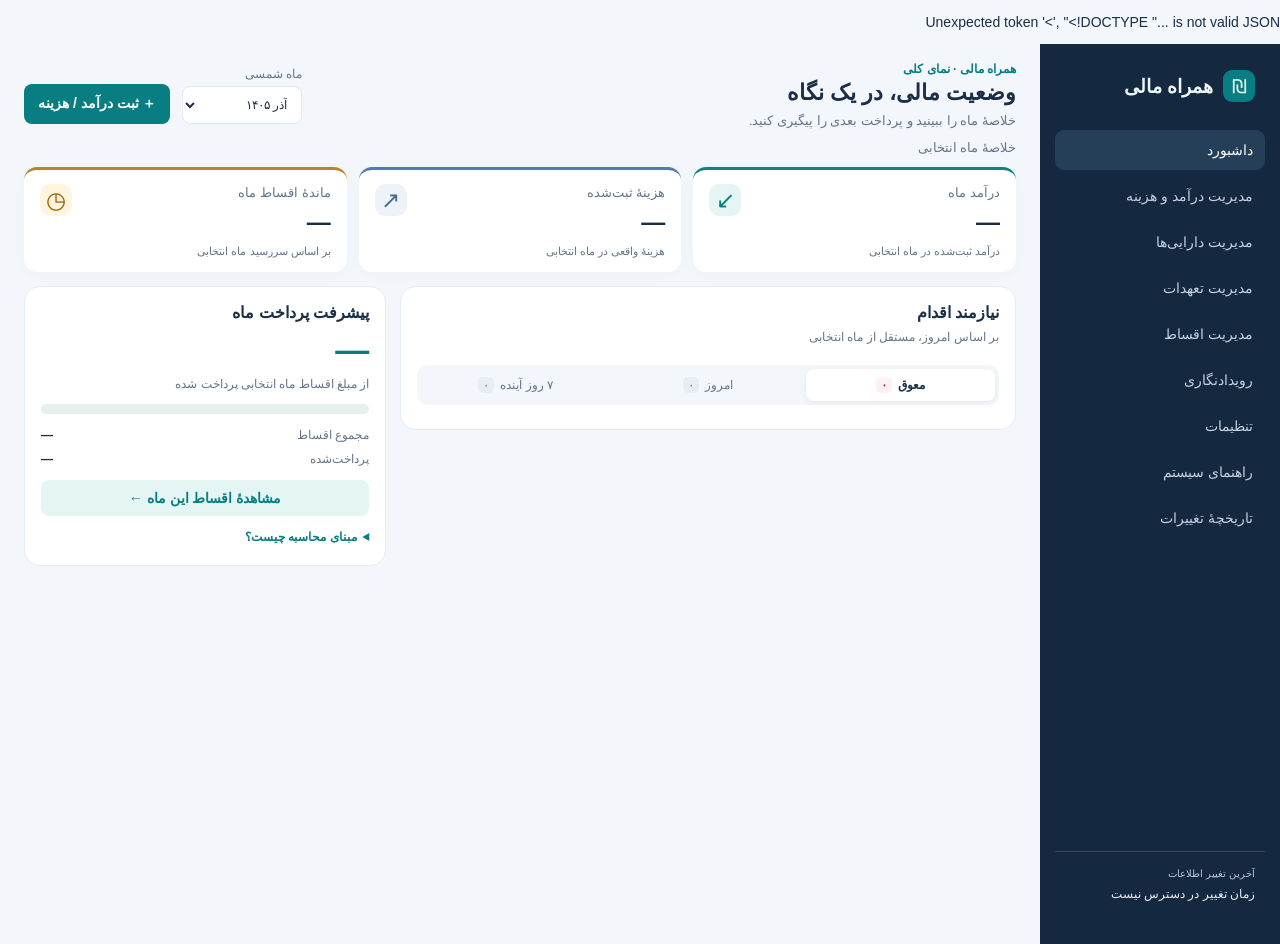
==== static/index.html @ 01784345 "نسخهٔ 0.20.0" ====
<!doctype html>
<html lang="fa-IR" dir="rtl">
  <head>
    <meta charset="UTF-8" />
    <meta name="viewport" content="width=device-width, initial-scale=1.0" />
    <title>همراه مالی</title>
    <link rel="stylesheet" href="/static/styles.css?v=0.20.1" />
  </head>
  <body>
    <div class="shell">
      <aside>
        <div class="brand"><span>₪</span><b>همراه مالی</b></div>
        <nav>
          <button class="nav-link active" data-page="dashboard">داشبورد</button>
          <button class="nav-link" data-page="transactions">مدیریت درآمد و هزینه</button>
          <button class="nav-link" data-page="assets">مدیریت دارایی‌ها</button>
          <button class="nav-link" data-page="commitmentManagement">مدیریت تعهدات</button>
          <button class="nav-link" data-page="installmentManagement">مدیریت اقساط</button>
          <button class="nav-link" data-page="auditLog">رویدادنگاری</button>
          <button class="nav-link" data-page="settings">تنظیمات</button>
          <button class="nav-link" data-page="help">راهنمای سیستم</button>
          <button class="nav-link" data-page="releases">تاریخچهٔ تغییرات</button>
        </nav>
        <div class="data-status"><span id="applicationVersion"></span><small>آخرین تغییر اطلاعات</small><time id="lastDataChange" aria-live="polite">در حال بررسی…</time></div>
      </aside>
      <main>
        <section id="dashboard" class="page active">
          <header class="dashboard-header"><div><p class="eyebrow">همراه مالی · نمای کلی</p><h1>وضعیت مالی، در یک نگاه</h1><p>خلاصهٔ ماه را ببینید و پرداخت بعدی را پیگیری کنید.</p></div><div class="dashboard-tools"><label class="month-filter">ماه شمسی <select id="dashboardMonth"></select></label><button class="primary" data-page="transactions">＋ ثبت درآمد / هزینه</button></div></header>
          <p class="dashboard-period" id="dashboardPeriod">خلاصهٔ ماه انتخابی</p>
          <div class="stats dashboard-stats">
            <article class="income-card"><span class="stat-symbol" aria-hidden="true">↙</span><small>درآمد ماه</small><strong id="incomeValue">—</strong><p>درآمد ثبت‌شده در ماه انتخابی</p></article>
            <article class="expense-card"><span class="stat-symbol" aria-hidden="true">↗</span><small>هزینهٔ ثبت‌شده</small><strong id="expenseValue">—</strong><p>هزینهٔ واقعی در ماه انتخابی</p></article>
            <article class="remaining-card"><span class="stat-symbol" aria-hidden="true">◷</span><small>ماندهٔ اقساط ماه</small><strong id="remainingValue">—</strong><p>بر اساس سررسید ماه انتخابی</p></article>
          </div>
          <div class="dashboard-grid">
            <article class="panel action-panel"><div class="panel-title"><div><h2>نیازمند اقدام</h2><p class="panel-caption">بر اساس امروز، مستقل از ماه انتخابی</p></div><span class="today-label" id="dashboardToday"></span></div><div class="action-tabs" role="group" aria-label="بازهٔ سررسید"><button type="button" data-action-period="overdue" aria-pressed="true" aria-controls="dashboardActionList">معوق <span id="overdueCount">۰</span></button><button type="button" data-action-period="today" aria-pressed="false" aria-controls="dashboardActionList">امروز <span id="todayCount">۰</span></button><button type="button" data-action-period="week" aria-pressed="false" aria-controls="dashboardActionList">۷ روز آینده <span id="weekCount">۰</span></button></div><p id="dashboardActionSummary" class="panel-caption" role="status"></p><div id="dashboardActionList" class="list" aria-live="polite"></div><button id="dashboardShowAll" class="quiet action-more" type="button" aria-expanded="false" aria-controls="dashboardActionList" hidden>مشاهدهٔ همه</button></article>
            <article class="panel progress-panel"><div class="panel-title"><h2>پیشرفت پرداخت ماه</h2></div><p id="commitmentSummary" class="panel-caption"></p><strong id="commitmentPercent" class="progress-percent">—</strong><p class="panel-caption" id="commitmentProgressLabel">از مبلغ اقساط ماه انتخابی پرداخت شده</p><div class="progress" role="progressbar" aria-label="پیشرفت پرداخت اقساط ماه انتخابی" aria-valuemin="0" aria-valuemax="100" aria-valuenow="0" id="commitmentProgressTrack"><i id="commitmentProgress"></i></div><div class="progress-totals"><span>مجموع اقساط <b id="plannedValue">—</b></span><span>پرداخت‌شده <b id="paidValue">—</b></span></div><button id="dashboardMonthDetails" type="button" class="quiet">مشاهدهٔ اقساط این ماه ←</button><details class="help dashboard-help"><summary>مبنای محاسبه چیست؟</summary><p>اقساط بر اساس تاریخ سررسید در ماه انتخابی هستند؛ پرداخت‌های همان اقساط، مستقل از تاریخ پرداخت محاسبه می‌شوند. ماندهٔ اقساط، موجودی حساب نیست.</p></details></article>
          </div>
        </section>

        <section id="transactions" class="page">
          <header><div><h1>مدیریت درآمدها و هزینه‌ها</h1><p>ثبت و ویرایش تراکنش‌ها و بررسی یکپارچهٔ تعهدات و اقساط.</p></div><button id="toggleTransactionEntry" class="primary" type="button" aria-expanded="false" aria-controls="transactionEntry">＋ ثبت درآمد / هزینه</button></header>
          <div id="transactionEntry" class="columns form-columns" hidden>
            <form id="transactionForm" class="panel form-panel">
              <h2 id="transactionFormTitle">تراکنش جدید</h2>
              <div class="field"><label for="transactionTitle">عنوان</label><input id="transactionTitle" maxlength="120" required /></div>
              <div class="field"><label for="transactionParty">طرف حساب / منبع یا محل</label><input id="transactionParty" maxlength="120" /></div>
              <div class="field"><label for="transactionStatus">وضعیت</label><select id="transactionStatus"><option value="paid">انجام‌شده</option><option value="unpaid">در انتظار</option><option value="cancelled">لغوشده</option></select></div>
              <div class="field"><label for="transactionType">نوع</label><select id="transactionType"><option value="expense">هزینه</option><option value="income">درآمد</option></select></div>
              <div class="field"><label for="transactionAmount">مبلغ (تومان)</label><input id="transactionAmount" data-amount inputmode="numeric" required /></div>
              <div class="field"><label for="transactionDate">تاریخ شمسی</label><input id="transactionDate" inputmode="numeric" placeholder="۱۴۰۵/۰۶/۲۸" required /></div>
              <div class="field"><label for="transactionCategory">دسته‌بندی</label><select id="transactionCategory"></select></div>
              <div class="field"><label for="transactionAccount">حساب</label><select id="transactionAccount"></select></div>
              <div class="field"><label for="transactionNote">شرح</label><input id="transactionNote" maxlength="300" placeholder="توضیحات اختیاری" /></div>
              <details class="help"><summary>؟ راهنمای ثبت تراکنش</summary><p>وضعیت انجام‌شده برای دریافت یا پرداخت واقعی و در انتظار برای موارد برنامه‌ریزی‌شده است. پرداخت قسط را دوباره به‌عنوان هزینه ثبت نکنید؛ گزارش اقساط را جدا نمایش می‌دهد. دسته باید با نوع تراکنش هم‌خوان باشد و مبلغ باید بزرگ‌تر از صفر باشد.</p></details>
              <button class="primary" type="submit">ذخیرهٔ تراکنش</button><button id="cancelTransactionEdit" class="quiet" type="button" hidden>انصراف از ویرایش</button>
            </form>
          </div>
          <p class="form-message" id="transactionMessage" role="status" aria-live="polite"></p>
          <article class="panel finance-report">
            <div class="panel-title"><h2>گزارش مالی یکپارچه</h2></div>
            <div id="financeFilters" class="report-filters">
              <label>ماه شمسی<select id="transactionMonth"></select></label>
              <label>سال شمسی<input id="reportYear" data-count min="1200" max="1600" inputmode="numeric" placeholder="همهٔ سال‌ها" /></label>
              <label>از تاریخ شمسی<input id="reportStart" placeholder="۱۴۰۵/۰۱/۰۱" /></label>
              <label>تا تاریخ شمسی<input id="reportEnd" placeholder="۱۴۰۵/۱۲/۲۹" /></label>
              <label>نوع رکورد<select id="reportType"><option value="">همه</option><option value="income">درآمد</option><option value="expense">هزینه</option><option value="installment">قسط</option><option value="commitment">تعهد (تجمیع اقساط)</option></select></label>
              <label>نوع درآمد / هزینه / تعهد<input id="reportCategory" /></label>
              <label>وضعیت<select id="reportStatus"><option value="">همه</option><option value="paid">انجام‌شده / تسویه</option><option value="unpaid">در انتظار / پرداخت‌نشده</option><option value="partial">پرداخت جزئی</option><option value="overdue">معوق</option><option value="cancelled">لغوشده</option></select></label>
              <label>طرف حساب<input id="reportParty" /></label>
              <label>عنوان / توضیحات<input id="reportSearch" /></label>
              <label>حداقل مبلغ (تومان)<input id="reportMin" data-amount inputmode="numeric" /></label>
              <label>حداکثر مبلغ (تومان)<input id="reportMax" data-amount inputmode="numeric" /></label>
              <button id="resetReport" class="quiet" type="button">پاک‌کردن فیلترها</button>
            </div>
            <p class="help-text">تعهدات برنامه‌ریزی‌شده، جمع اقساط با سررسید در بازهٔ انتخابی است؛ شامل پرداخت‌شده و پرداخت‌نشده. سایر هزینه‌ها، هزینه‌های ثبت‌شده خارج از اقساط است (انجام‌شده و در انتظار، بدون لغوشده‌ها). مجموع هزینه‌ها = تعهدات برنامه‌ریزی‌شده + سایر هزینه‌ها؛ مانده = درآمد − مجموع هزینه‌ها. پرداخت قسط را دوباره به‌عنوان هزینه ثبت نکنید. نمای «تعهد» تجمیع اقساط است و مبلغ آن دوباره حساب نمی‌شود.</p>
            <div id="financeSummary" class="finance-summary" aria-live="polite"></div>
            <p id="financeMessage" class="form-message" role="status"></p>
            <div class="table-wrap"><table><thead><tr><th>تاریخ / سررسید</th><th>نوع</th><th>عنوان</th><th>دسته‌بندی</th><th>مبلغ</th><th>وضعیت</th><th>طرف حساب</th><th>شماره / تعداد قسط</th><th>توضیحات</th><th>عملیات</th></tr></thead><tbody id="transactionRows"></tbody><tfoot id="financeFooter"></tfoot></table></div>
          </article>
        </section>

        <section id="assets" class="page">
          <header><div><h1>مدیریت دارایی‌ها</h1><p>دارایی‌های مالی و غیرمالی و روند تغییر ارزش آن‌ها.</p></div></header>
          <form id="assetForm" class="panel asset-form">
            <label>عنوان دارایی<input name="title" required maxlength="120" /></label>
            <label>نوع دارایی<input name="kind" required maxlength="80" list="assetKinds" /></label>
            <datalist id="assetKinds"><option value="نقد و سپرده"></option><option value="ملک"></option><option value="خودرو"></option><option value="طلا"></option><option value="سهام"></option><option value="سایر"></option></datalist>
            <label>تاریخ ثبت شمسی<input name="registered_on" required /></label>
            <label>ارزش اولیه (تومان)<input name="initial_value" data-amount inputmode="numeric" required /></label>
            <label>ارزش جاری (تومان)<input name="current_value" data-amount inputmode="numeric" required /></label>
            <label>توضیحات<input name="note" maxlength="500" /></label>
            <label>توضیح تغییر ارزش<input name="change_note" maxlength="500" /></label>
            <button class="primary" type="submit">ذخیرهٔ دارایی</button><button id="cancelAssetEdit" class="quiet" type="button">فرم جدید</button>
            <p id="assetMessage" class="form-message" role="status"></p>
          </form>
          <article class="panel finance-report"><div class="table-wrap"><table><thead><tr><th>عنوان</th><th>نوع</th><th>تاریخ ثبت</th><th>ارزش اولیه</th><th>ارزش جاری</th><th>تغییر ارزش</th><th>توضیحات</th><th>عملیات</th></tr></thead><tbody id="assetRows"></tbody></table></div></article>
          <article id="assetHistory" class="panel finance-report" hidden><h2 id="assetHistoryTitle">تاریخچهٔ ارزش</h2><button class="quiet" type="button" id="closeAssetHistory">بستن</button><div class="table-wrap"><table><thead><tr><th>تاریخ تغییر</th><th>ارزش قبلی</th><th>ارزش جدید</th><th>توضیح</th></tr></thead><tbody id="assetHistoryRows"></tbody></table></div></article>
        </section>

        <section id="commitmentManagement" class="page">
          <header><div><h1>مدیریت تعهدات</h1><p>تعهدات جدید تعریف کنید یا تعهدات موجود را مدیریت کنید.</p></div></header>
          <article class="panel commitment-grid-panel"><div class="panel-title"><h2>فهرست تعهدات موجود</h2><button class="primary" id="createNewCommitment">ایجاد تعهد جدید</button><span>هر ردیف یک تعهد مستقل است؛ برای دیدن اقساط، جزئیات را باز کنید.</span></div>
          <div class="commitment-filters" id="commitmentGridFilters">
            <div class="field"><label for="commitmentSearch">جست‌وجوی عنوان یا کد تعهد</label><input id="commitmentSearch" type="search" /></div>
            <div class="field"><label>نوع تعهد</label><details class="facet" data-filter="kind"><summary>همهٔ انواع</summary><div class="facet-options"></div></details></div>
            <div class="field"><label>وضعیت تعهد</label><details class="facet" data-filter="status"><summary>همهٔ وضعیت‌ها</summary><div class="facet-options"></div></details></div>
            <div class="field"><label>سال شروع</label><details class="facet" data-filter="start_year"><summary>همه</summary><div class="facet-options"></div></details></div>
            <div class="field"><label>سال پایان</label><details class="facet" data-filter="end_year"><summary>همه</summary><div class="facet-options"></div></details></div>
            <div class="field"><label>قسط معوق</label><details class="facet" data-filter="overdue"><summary>همه</summary><div class="facet-options"></div></details></div>
            <button class="quiet" id="resetCommitmentFilters" type="button">بازنشانی فیلترها</button>
          </div><div class="table-wrap"><table><thead><tr><th data-sort="unique_code" tabindex="0" aria-sort="none">کد یکتای تعهد</th><th data-sort="kind" tabindex="0" aria-sort="none">نوع</th><th data-sort="title" tabindex="0" aria-sort="none">عنوان</th><th data-sort="first_due_date" tabindex="0" aria-sort="none">تاریخ شروع</th><th data-sort="last_due_date" tabindex="0" aria-sort="none">تاریخ پایان</th><th data-sort="total_amount" tabindex="0" aria-sort="none">مبلغ اصل تسهیلات</th><th data-sort="installment_amount" tabindex="0" aria-sort="none">مبلغ هر قسط</th><th data-sort="installment_count" tabindex="0" aria-sort="none">تعداد اقساط</th><th data-sort="remaining_amount" tabindex="0" aria-sort="none">مبلغ باقی‌مانده</th><th data-sort="remaining_installment_count" tabindex="0" aria-sort="none">اقساط باقی‌مانده</th><th data-sort="status" tabindex="0" aria-sort="none">وضعیت</th><th data-sort="overdue_installment_count" tabindex="0" aria-sort="none">قسط معوق</th><th>عملیات</th></tr></thead><tbody id="commitmentRows"></tbody></table></div></article>
          <div class="columns definition-columns">
            <form id="commitmentForm" class="panel form-panel">
              <h2>اطلاعات تعهد جدید</h2>
              <div class="field"><label for="commitmentTitle">عنوان تعهد</label><input id="commitmentTitle" minlength="2" maxlength="120" placeholder="مثلاً وام بانک رسالت" required /></div>
              <div class="field"><label for="commitmentKind">نوع</label><select id="commitmentKind"><option>وام</option><option>هزینهٔ ثابت</option><option>چک</option><option>بدهی</option></select></div>
              <div class="field"><label for="commitmentTotal">مبلغ وام / اصل تعهد (تومان)</label><input id="commitmentTotal" data-amount inputmode="numeric" placeholder="مثلاً ۱۰۰٬۰۰۰٬۰۰۰" /></div>
              <div class="field"><label for="commitmentRepayment">مبلغ بازپرداخت (تومان؛ محاسبه از اقساط)</label><input id="commitmentRepayment" data-amount inputmode="numeric" readonly /></div>
              <div class="field"><label for="installmentAmount">مبلغ هر قسط</label><input id="installmentAmount" data-amount inputmode="numeric" required /></div>
              <div class="field"><label for="installmentCount">تعداد اقساط</label><input id="installmentCount" type="text" data-count inputmode="numeric" min="1" max="600" value="12" required /></div>
              <div class="field"><label for="firstDueDate">تاریخ اولین قسط (شمسی)</label><input id="firstDueDate" inputmode="numeric" placeholder="۱۴۰۵/۰۷/۰۱" required /></div>
              <div class="field"><label for="intervalMonths">دورهٔ پرداخت (ماه)</label><input id="intervalMonths" type="text" data-count inputmode="numeric" min="1" max="12" value="1" required /></div>
              <div class="field"><label for="lastDueDate">تاریخ پایان (محاسبه‌شده)</label><input id="lastDueDate" readonly placeholder="پس از پیش‌نمایش نمایش داده می‌شود" /></div>
              <details class="help"><summary>؟ راهنما</summary><p>مثلاً برای وام ۱۰ قسطه، تعداد را ۱۰ و دوره را ۱ ماه وارد کنید. مبلغ هر قسط و تعداد را وارد کنید؛ بازپرداخت کل از مجموع اقساط محاسبه می‌شود. ابتدا پیش‌نمایش را بررسی و سپس ثبت نهایی را تأیید کنید.</p></details>
              <button class="quiet" id="previewCommitment" type="button">نمایش پیش‌نمایش اقساط</button>
              <button class="primary" id="saveCommitment" type="submit" disabled>تأیید و ثبت تعهد</button><p class="form-message" id="commitmentMessage" role="status" aria-live="polite"></p>
            </form>
            <article class="panel"><div class="panel-title"><h2>پیش‌نمایش اقساط</h2><span id="previewSummary">ابتدا اطلاعات را وارد کنید.</span></div><div class="table-wrap"><table><thead><tr><th>شماره</th><th>سررسید شمسی</th><th>مبلغ قسط</th></tr></thead><tbody id="previewRows"><tr><td colspan="3" class="empty-cell">پیش‌نمایشی ایجاد نشده است.</td></tr></tbody></table></div></article>
          </div>
        </section>

        <section id="installmentManagement" class="page">
          <article id="commitmentDetailSummary" class="panel" hidden><button class="quiet" data-page="commitmentManagement">بازگشت به فهرست تعهدات</button><p id="commitmentDetailValues"></p></article>
          <header><div><h1>مدیریت اقساط و پرداخت‌ها</h1><p>اقساط را فیلتر کنید و پرداخت همان ردیف را مستقیماً ثبت کنید.</p></div><button class="primary" data-page="commitmentManagement">ایجاد تعهد جدید</button></header>
          <article class="panel"><div class="grid-filters"><div class="field"><label for="installmentMonth">ماه سررسید</label><select id="installmentMonth"></select></div><div class="field"><label for="installmentStatus">وضعیت</label><select id="installmentStatus"><option value="">همهٔ وضعیت‌ها</option></select></div><div class="field"><label for="installmentCommitment">تعهد</label><select id="installmentCommitment"><option value="">همهٔ تعهدات</option></select></div><div class="field"><label for="installmentSearch">جست‌وجوی عنوان</label><input id="installmentSearch" maxlength="120" placeholder="مثلاً رسالت" /></div><button class="quiet" id="clearInstallmentFilters" type="button">پاک‌کردن فیلترها</button></div><div class="table-wrap"><table><thead><tr><th>تعهد</th><th>سررسید</th><th>مبلغ</th><th>پرداخت</th><th>مانده</th><th>وضعیت</th><th>عملیات</th></tr></thead><tbody id="installmentRows"></tbody></table></div></article>

        </section>
        <section id="auditLog" class="page">
          <header><div><h1>رویدادنگاری تغییرات</h1><p>رویدادهای ثبت‌شده با تاریخ، شناسه و جزئیات قبل و بعد؛ اطلاعات ثبت‌نشدهٔ گذشته قابل بازسازی نیست.</p></div></header>
          <article class="panel"><div class="grid-filters">
            <div class="field"><label for="auditType">بخش</label><select id="auditType"><option value="">همه</option><option value="commitment">تعهد</option><option value="installment">قسط</option><option value="payment">پرداخت</option><option value="asset">دارایی</option><option value="transaction">درآمد و هزینه</option><option value="settings">تنظیمات</option><option value="system">سیستم</option></select></div>
            <div class="field"><label for="auditResourceId">شناسهٔ رکورد</label><input id="auditResourceId" type="number" min="0" /></div>
            <button id="auditRefresh" class="quiet">نمایش رویدادها</button>
          </div><p id="auditMessage" role="status"></p><div id="auditEvents" class="list"></div><button id="auditMore" class="quiet" hidden>رویدادهای قدیمی‌تر</button></article>
        </section>
        <section id="settings" class="page">
          <header><div><h1>تنظیمات سیستم</h1><p>محل و رفتار پشتیبان‌گیری دیتابیس را تعیین کنید.</p></div></header>
          <article class="panel settings-panel"><form id="settingsForm" class="form-panel"><h2>پشتیبان‌گیری</h2><label class="toggle-field"><input id="backupEnabled" type="checkbox" /> پشتیبان خودکار هنگام شروع، هر ۱۵ دقیقه و هنگام خروج</label><div class="field"><label for="backupDirectory">مسیر ذخیرهٔ پشتیبان‌ها</label><input id="backupDirectory" maxlength="500" required /></div><div class="settings-actions"><button class="primary" type="submit">ذخیرهٔ تنظیمات</button><button class="quiet" id="manualBackup" type="button">تهیهٔ پشتیبان اکنون</button></div><p class="form-message" id="settingsMessage" role="status" aria-live="polite"></p></form></article><article class="panel settings-panel"><h2>ورود داده از اکسل</h2><p class="help-text">فایل اکسل تعهدات (Sheet4) را انتخاب کنید تا تعهدات، اقساط و پرداخت‌ها به‌صورت خودکار ثبت شوند. اجرای دوباره روی همان فایل، رکورد تکراری نمی‌سازد.</p>
            <p class="help-text"><a class="quiet" href="/static/templates/installments-template.xlsx" download="installments-template.xlsx">دانلود قالب اکسل</a></p>
            <details class="help">
              <summary>راهنمای تکمیل فایل اکسل و سرتیترها</summary>
              <p>فایل را با پسوند xlsx ذخیره کنید. اطلاعات را از ردیف دوم شیت <b dir="ltr">Sheet4</b> وارد کنید؛ هر ردیف یک قسط است. نام شیت و سرتیترهای ردیف اول را تغییر ندهید. قبل از ثبت، همهٔ ردیف‌ها اعتبارسنجی می‌شوند؛ در صورت خطا هیچ اطلاعاتی ثبت نمی‌شود و شمارهٔ ردیف و علت نمایش داده می‌شود. سلول‌های فرمولی را به مقدار ثابت تبدیل کنید. قالب دانلودی خالی است و شیت «راهنما و نمونه» فقط برای آموزش است و وارد برنامه نمی‌شود.</p>
              <div class="table-wrap"><table aria-label="سرتیترهای قالب اکسل"><thead><tr><th scope="col">سرتیتر</th><th scope="col">اطلاعات موردنیاز</th></tr></thead><tbody>
                <tr><td>عنوان</td><td>نام تعهد؛ مثلاً وام بانک</td></tr>
                <tr><td>نوع</td><td>وام، بدهی یا خرید اقساطی؛ اختیاری و در صورت خالی بودن «سایر»</td></tr>
                <tr><td>مبلغ کل</td><td>مبلغ کل تعهد به ریال؛ در همهٔ اقساط همان تعهد تکرار شود</td></tr>
                <tr><td>تاریخ سررسید</td><td>تاریخ شمسی به صورت متن؛ مثلاً <span dir="ltr">1405/07/01</span></td></tr>
                <tr><td>وضعیت</td><td>پرداخت شده، تسویه شده یا پرداخت نشده</td></tr>
                <tr><td>مبلغ</td><td>مبلغ همان قسط به ریال</td></tr>
              </tbody></table></div>
              <p>مبالغ را عددی و مثبت بنویسید؛ برنامه ریال را به تومان تبدیل می‌کند. برای تبدیل دقیق، مبلغ مضرب ۱۰ باشد. مبلغ بازپرداخت از جمع اقساط محاسبه می‌شود.</p>
              <p>عنوان، نوع و مبلغ کل یکسان، یک تعهد محسوب می‌شوند؛ برای دو وام مستقل عنوان متفاوت بگذارید.</p>
              <p>«پرداخت شده» یا «تسویه شده» کل مبلغ قسط را پرداخت‌شده ثبت می‌کند و تاریخ پرداخت برابر سررسید است. پرداخت جزئی و تاریخ پرداخت جداگانه در این قالب پشتیبانی نمی‌شوند.</p>
            </details>
            <div class="field"><label for="importSheet4File">فایل اکسل (xlsx)</label><input id="importSheet4File" type="file" accept=".xlsx,.xlsm" /></div><div class="settings-actions"><button class="primary" id="importSheet4Submit" type="button">وارد کردن داده</button></div><p class="form-message" id="importSheet4Message" role="status" aria-live="polite"></p><div id="importSheet4Result" class="list" aria-live="polite"></div></article>
          <article class="panel settings-panel">
            <h2>خالی کردن اطلاعات مالی</h2>
            <p class="help-text">همهٔ دارایی‌ها و تاریخچهٔ ارزش آن‌ها، تراکنش‌ها، تعهدات، اقساط، پرداخت‌ها، بودجه‌ها و سوابق ورود داده حذف می‌شوند؛ رویدادهای تغییرات برای پیگیری حفظ می‌شوند تا بتوانید دوباره ایمپورت کنید. تنظیمات، حساب‌ها و دسته‌بندی‌ها حفظ می‌شوند. پیش از حذف، یک پشتیبان در پوشهٔ backups کنار دیتابیس ذخیره می‌شود.</p>
            <button class="quiet clear-data-button" id="clearFinancialData" type="button">پاک کردن همهٔ اطلاعات مالی</button>
            <p class="form-message" id="clearDataMessage" role="status" aria-live="polite"></p>
          </article>
        </section>
        <section id="help" class="page">
          <header><div><h1>راهنمای سیستم</h1><p>نکات کوتاه برای استفاده و نگهداری از اطلاعات مالی</p></div></header>
          <article class="panel"><h2>محل نگهداری اطلاعات</h2><p class="help-text">داده‌های مالی در دیتابیس SQLite روی همین دستگاه نگهداری می‌شوند و به سرور یا فضای ابری ارسال نمی‌شوند.</p></article>
        </section>
        <section id="releases" class="page"><header><div><h1>تاریخچهٔ تغییرات</h1><p>تغییرات ثبت‌شدهٔ برنامه از جدیدترین به قدیمی‌ترین</p></div></header><details class="help"><summary>؟ راهنمای تاریخچه</summary><p>هر نگارش، زمان انتشار، شرح و بخش‌های تحت تأثیر را نشان می‌دهد. تاریخچهٔ موجود حذف یا بازنویسی نمی‌شود.</p></details><div id="releaseList" class="release-list" aria-live="polite"></div></section>
      </main>
    </div>
    <template id="emptyRow"><tr><td colspan="6" class="empty-cell">هنوز داده‌ای ثبت نشده است.</td></tr></template>
    <script src="/static/money.js?v=0.20.1"></script>
    <script src="/static/table-sort.js?v=0.20.1"></script>
    <script src="/static/app.js?v=0.20.1"></script>
      <script src="/static/finance.js?v=0.20.1"></script>
  </body>
</html>
---- static/styles.css ----
@font-face { font-family: "Vazirmatn"; src: url("/static/fonts/Vazirmatn-wght.woff2") format("woff2"); font-weight: 100 900; font-style: normal; font-display: swap; }
:root { --ink:#192e47; --muted:#65758a; --line:#e2e8f0; --bg:#f3f6fa; --surface:#fff; --green:#087e83; --green-soft:#e5f5f4; --amber:#9a6105; --amber-soft:#fff4dd; --red:#b7354d; --red-soft:#fff0f2; }
* { box-sizing:border-box; }
body { margin:0; background:var(--bg); color:var(--ink); font:14px Vazirmatn, Tahoma, Arial, sans-serif; }
.shell { min-height:100vh; display:grid; grid-template-columns:240px 1fr; }
aside { padding:26px 15px; background:#102b26; color:#ebf8f4; display:flex; flex-direction:column; gap:28px; }.brand { display:flex; gap:10px; align-items:center; font-size:19px; padding:0 10px; }.brand span { display:grid; place-items:center; width:32px; height:32px; background:#38a88f; border-radius:9px; }nav { display:grid; gap:6px; }.nav-link { border:0; border-radius:9px; background:transparent; color:#c6dcd6; padding:12px; text-align:right; cursor:pointer; font:inherit; }.nav-link.active,.nav-link:hover { background:#22443e; color:white; }
main { max-width:1450px; width:100%; margin:auto; padding:34px clamp(18px,4vw,52px); }.page { display:none; }.page.active { display:block; }header { display:flex; justify-content:space-between; align-items:flex-start; gap:14px; margin-bottom:25px; }h1 { font-size:25px; margin:0 0 7px; }h2 { font-size:16px; margin:0; }header p,.panel-title span { margin:0; color:var(--muted); font-size:13px; }.month-filter { color:var(--muted); font-size:12px; display:grid; gap:5px; }input,select { width:100%; min-height:38px; padding:8px 10px; color:var(--ink); background:#fff; border:1px solid var(--line); border-radius:8px; font:inherit; }.stats { display:grid; grid-template-columns:repeat(4,1fr); gap:14px; }.stats article,.panel { background:var(--surface); border:1px solid var(--line); border-radius:13px; padding:17px; }.stats small { color:var(--muted); }.stats strong { display:block; font-size:20px; margin-top:11px; }.columns { display:grid; grid-template-columns:1fr 1fr; gap:16px; margin-top:16px; }.panel-title { display:flex; justify-content:space-between; align-items:center; gap:10px; margin-bottom:18px; }.progress { height:12px; border-radius:12px; background:#e9efed; overflow:hidden; }.progress i { display:block; height:100%; width:0; background:var(--green); transition:width .25s ease; }.split-total { display:flex; justify-content:space-between; gap:8px; margin-top:12px; color:var(--muted); font-size:12px; }.split-total b { color:var(--ink); }.list { display:grid; gap:10px; }.list.empty { color:var(--muted); }.list-item { display:flex; justify-content:space-between; align-items:center; gap:12px; border-bottom:1px solid var(--line); padding-bottom:10px; }.list-item:last-child { border:0; padding-bottom:0; }.list-item small { display:block; color:var(--muted); margin-top:5px; }.form-columns { grid-template-columns:minmax(275px,.7fr) minmax(0,1.3fr); align-items:start; }.form-panel { display:grid; gap:12px; }.field { display:grid; gap:6px; }.field label { color:var(--muted); font-size:12px; }.primary,.quiet { border:0; border-radius:8px; cursor:pointer; font:inherit; font-weight:bold; }.primary { padding:10px 14px; background:var(--green); color:#fff; margin-top:3px; }.quiet { padding:6px 9px; background:var(--green-soft); color:var(--green); }.form-message { min-height:18px; margin:0; color:var(--green); font-size:12px; }.form-message.error { color:var(--red); }.table-wrap { overflow:auto; }table { min-width:620px; width:100%; border-collapse:collapse; font-size:13px; }th,td { padding:11px 8px; text-align:right; border-bottom:1px solid var(--line); }th { background:#fafcfc; color:var(--muted); font-weight:normal; }td:last-child,th:last-child { text-align:left; }.empty-cell { color:var(--muted); text-align:center!important; }.badge { display:inline-block; padding:4px 7px; border-radius:999px; background:var(--green-soft); color:var(--green); font-size:11px; }.badge.partial { background:var(--amber-soft); color:var(--amber); }.badge.overdue { background:var(--red-soft); color:var(--red); }.payment-panel { margin-top:16px; }.payment-fields { display:grid; grid-template-columns:2fr 1fr 1fr 1fr auto; align-items:end; gap:11px; }.payment-fields .primary { white-space:nowrap; }
.help { margin:0 0 14px; color:var(--muted); font-size:12px; line-height:1.9; }.help summary { width:max-content; max-width:100%; cursor:pointer; color:var(--green); font-weight:bold; }.help p { margin:7px 0 0; }.help-text { color:var(--muted); line-height:2; margin:10px 0 0; }.release-list { display:grid; gap:12px; margin-top:16px; }.release-item { background:var(--surface); border:1px solid var(--line); border-radius:13px; padding:16px; }.release-item h2 { margin:0 0 8px; }.release-meta { color:var(--muted); font-size:12px; margin-bottom:8px; }button:focus-visible,input:focus-visible,select:focus-visible,summary:focus-visible { outline:3px solid #5d9d90; outline-offset:2px; }
.definition-columns { grid-template-columns:minmax(310px, .7fr) minmax(0, 1.3fr); align-items:start; }.grid-filters { display:grid; grid-template-columns:1.1fr 1fr 1.3fr 1.4fr auto; gap:11px; align-items:end; margin-bottom:18px; }.grid-filters .quiet { height:38px; white-space:nowrap; }.inline-payment-row td { background:#f5fbf9; }.inline-payment-form { display:grid; gap:12px; padding:4px 0; }.inline-payment-fields { display:grid; grid-template-columns:1fr 1fr 1fr 1.4fr auto auto; gap:10px; align-items:end; }.inline-payment-fields .primary,.inline-payment-fields .quiet { height:38px; white-space:nowrap; }
.settings-panel { max-width:720px; }.toggle-field { display:flex; gap:9px; align-items:center; color:var(--ink); }.toggle-field input { width:auto; min-height:auto; }.settings-actions,.row-actions { display:flex; gap:7px; flex-wrap:wrap; }.inline-edit-row td { background:#f8fafc; }.inline-edit-fields { display:grid; grid-template-columns:1.4fr 1fr 1fr auto auto; gap:10px; align-items:end; margin-top:11px; }.row-actions .quiet { font-size:11px; }
.inline-commitment-form { text-align:right; }.inline-commitment-form .inline-edit-fields { grid-template-columns:repeat(auto-fit,minmax(180px,1fr)); }.inline-commitment-form .field label { display:grid; gap:6px; }.inline-commitment-form input[readonly] { background:#eef3f1; }
.commitment-grid-panel { margin-top:16px; }.commitment-grid-panel table { min-width:820px; }
.commitment-filters { display:grid; grid-template-columns:repeat(auto-fit,minmax(150px,1fr)); gap:10px; align-items:end; margin-bottom:18px; }.commitment-filters > .quiet { min-height:38px; }.facet { position:relative; }.facet summary { display:flex; align-items:center; min-height:38px; padding:7px 10px; border:1px solid var(--line); border-radius:8px; background:#fff; color:var(--ink); cursor:pointer; max-height:52px; overflow:hidden; white-space:nowrap; text-overflow:ellipsis; }.facet[open] summary { border-color:var(--green); }.facet-options { position:absolute; z-index:5; top:100%; right:0; min-width:100%; max-height:260px; overflow:auto; padding:7px; background:#fff; border:1px solid var(--line); border-radius:8px; box-shadow:0 8px 24px #16212c25; }.facet-options label { display:flex; gap:8px; align-items:center; padding:5px; cursor:pointer; white-space:nowrap; }.facet-options label:hover { background:var(--green-soft); }.facet-options label:has(input:disabled) { opacity:.5; cursor:default; }.facet-options input { width:auto; min-height:auto; }
.commitment-grid-panel th[data-sort] { cursor:pointer; user-select:none; white-space:nowrap; }.commitment-grid-panel th[data-sort]:hover,.commitment-grid-panel th.sort-active { background:var(--green-soft); color:var(--green); font-weight:bold; }.commitment-grid-panel th[data-sort]:focus-visible { outline:3px solid var(--green); outline-offset:-3px; }.sort-indicator { font-size:11px; }.commitment-unpaid td { background:var(--red-soft); }.commitment-settled td { background:var(--green-soft); }.commitment-unpaid .badge { background:#f8d4da; color:var(--red); }.commitment-settled .badge { background:#c8e8da; color:var(--green); }
@media(max-width:900px) { .shell { grid-template-columns:1fr; } aside { padding:14px; gap:12px; } nav { grid-template-columns:repeat(4,1fr); }.nav-link { text-align:center; font-size:12px; padding:9px 4px; }.stats { grid-template-columns:repeat(2,1fr); }.payment-fields { grid-template-columns:1fr 1fr; }.payment-fields .primary { width:100%; } }
@media(max-width:1050px) { .definition-columns,.grid-filters,.inline-payment-fields,.inline-edit-fields { grid-template-columns:1fr 1fr; }.grid-filters .quiet,.inline-payment-fields .primary,.inline-payment-fields .quiet { width:100%; } }
@media(max-width:1050px) { .commitment-filters { grid-template-columns:repeat(3,minmax(140px,1fr)); } }
@media(max-width:600px) { .commitment-filters { grid-template-columns:1fr 1fr; } }
@media(max-width:600px) { main { padding:21px 14px; }.stats,.columns,.form-columns { grid-template-columns:1fr; }header { display:grid; }h1 { font-size:22px; }.split-total { display:grid; gap:6px; }.payment-fields { grid-template-columns:1fr; } }

.clear-data-button { color:var(--red); border:1px solid var(--red); }
#importSheet4Message { white-space: pre-line; line-height: 1.9; overflow-wrap: anywhere; }

[hidden] { display: none !important; }
.badge.current { background:#e8f3ef; color:var(--green); }
#commitmentDetailValues { line-height:2; }

main { min-width:0; }
.commitment-grid-panel { min-width:0; }
.commitment-grid-panel .panel-title { flex-wrap:wrap; }
.commitment-grid-panel table { min-width:1400px; }

.audit-event { border-bottom:1px solid var(--line); padding:14px 0; overflow-wrap:anywhere; }
.audit-event small { display:block; color:var(--muted); margin:8px 0; }
.audit-details { display:grid; grid-template-columns:minmax(90px,auto) 1fr; gap:6px 14px; }
.audit-details dd { margin:0; min-width:0; }

/* Dashboard: monthly overview and a separate today-based action list. */
aside { background:#14283f; }
.nav-link { color:#c4d1df; }
.nav-link.active,.nav-link:hover { background:#263f59; }
.brand span { background:#087e83; }
.dashboard-header { align-items:center; }
.dashboard-header .eyebrow { color:var(--green); font-size:12px; font-weight:700; margin-bottom:8px; }
.dashboard-tools { display:flex; gap:12px; align-items:end; }
.dashboard-tools .primary { min-height:40px; white-space:nowrap; }
.dashboard-period { color:var(--muted); margin:0 0 12px; font-size:13px; }
.dashboard-stats { grid-template-columns:repeat(3,minmax(0,1fr)); gap:18px; }
.dashboard-stats article { position:relative; padding:22px; border:0; border-top:3px solid #0a8588; box-shadow:0 4px 18px #192e4706; }
.dashboard-stats .expense-card { border-top-color:#5879aa; }
.dashboard-stats .remaining-card { border-top-color:#bd8328; }
.dashboard-stats small { font-size:13px; }
.dashboard-stats strong { font-size:clamp(21px,2vw,30px); margin-top:18px; overflow-wrap:anywhere; }
.dashboard-stats p { font-size:11px; color:var(--muted); margin:9px 0 0; }
.currency-unit { font-size:12px; font-weight:400; color:var(--muted); white-space:nowrap; }
.stat-symbol { float:left; display:grid; place-items:center; width:32px; height:32px; border-radius:10px; color:var(--green); background:var(--green-soft); font-size:23px; }
.expense-card .stat-symbol { background:#eef3fa; color:#456895; }
.remaining-card .stat-symbol { background:var(--amber-soft); color:var(--amber); }
.dashboard-grid { display:grid; grid-template-columns:minmax(0,1.7fr) minmax(270px,1fr); gap:20px; margin-top:24px; align-items:start; }
.dashboard-grid .panel { padding:24px; border-color:#e7edf4; border-radius:16px; }
.dashboard-grid .panel-title { align-items:start; margin-bottom:14px; }
.panel-caption { font-size:12px; color:var(--muted); line-height:1.9; margin:6px 0 14px; }
.today-label { font-size:12px; color:var(--muted); white-space:nowrap; }
.action-tabs { display:flex; padding:4px; gap:4px; background:#f3f6fa; border-radius:11px; }
.action-tabs button { flex:1; border:0; padding:9px 5px; border-radius:8px; font:inherit; font-size:12px; cursor:pointer; background:transparent; color:var(--muted); }
.action-tabs button[aria-pressed="true"] { background:white; color:var(--ink); box-shadow:0 2px 6px #192e4710; font-weight:700; }
.action-tabs span { padding:1px 5px; border-radius:5px; background:#e6edf4; margin-right:3px; }
.action-tabs button[data-action-period="overdue"][aria-pressed="true"] span { color:var(--red); background:var(--red-soft); }
.dashboard-action-row { display:grid; grid-template-columns:minmax(0,1fr) auto; gap:10px 16px; align-items:center; padding:15px 0; border-bottom:1px solid var(--line); }
.dashboard-action-row:last-child { border-bottom:0; }
.action-description { min-width:0; }
.action-description b { font-size:13px; overflow-wrap:anywhere; }
.action-description small { display:flex; flex-wrap:wrap; gap:8px; align-items:center; font-size:11px; color:var(--muted); margin-top:7px; }
.dashboard-action-row > strong { font-size:13px; overflow-wrap:anywhere; }
.dashboard-action-row > button { grid-column:2; justify-self:end; font-size:11px; }
.due-badge { padding:2px 7px; border-radius:6px; }
.due-badge.overdue { color:var(--red); background:var(--red-soft); }
.due-badge.today { color:var(--amber); background:var(--amber-soft); }
.due-badge.week { color:var(--green); background:var(--green-soft); }
.action-more { margin-top:16px; width:100%; }
.dashboard-empty { text-align:center; padding:22px 8px; color:var(--muted); font-size:13px; }
.dashboard-empty > span { display:inline-grid; place-items:center; width:40px; height:40px; border-radius:50%; background:var(--green-soft); color:var(--green); font-size:22px; }
.progress-percent { display:block; font-size:46px; color:var(--green); margin-top:20px; }
.progress-panel .progress { height:10px; }
.progress-totals { display:grid; gap:15px; margin:24px 0; font-size:12px; }
.progress-totals > span { display:flex; flex-wrap:wrap; justify-content:space-between; gap:8px; color:var(--muted); }
.progress-totals b { color:var(--ink); }
.progress-panel > .quiet { width:100%; padding:10px; }
.dashboard-help { margin:20px 0 0; }
@media(max-width:1150px) {
  .dashboard-grid { grid-template-columns:minmax(0,1fr); }
  .dashboard-tools { flex-wrap:wrap; }
}
@media(max-width:600px) {
  .dashboard-stats { grid-template-columns:1fr; gap:12px; }
  .dashboard-stats article { padding:18px; }
  .dashboard-stats strong { margin-top:10px; }
  .dashboard-grid .panel { padding:18px; }
  .dashboard-tools { width:100%; }
  .dashboard-tools > * { flex:1; }
  .dashboard-action-row { grid-template-columns:minmax(0,1fr); }
  .dashboard-action-row > button { grid-column:1; justify-self:start; }
}
@media(prefers-reduced-motion:reduce) { .progress i { transition:none; } }

/* Compact overview; keep all content reachable on small screens. */
main:has(#dashboard.active) { padding:18px 24px; margin-block:0; }
.dashboard-header { margin-bottom:12px; }
.dashboard-header h1 { font-size:22px; }
.dashboard-header .eyebrow { margin-bottom:4px; }
.dashboard-stats { gap:12px; }
.dashboard-stats article { padding:14px 16px; }
.dashboard-stats strong { margin-top:8px; font-size:24px; }
.dashboard-grid { margin-top:14px; gap:14px; }
.dashboard-grid .panel { padding:16px; }
.dashboard-grid .panel-title { margin-bottom:8px; }
.dashboard-grid .panel-caption { margin:4px 0 8px; }
#dashboardActionList { gap:0; max-height:clamp(120px,calc(100dvh - 550px),330px); overflow-y:auto; }
.dashboard-action-row { grid-template-columns:minmax(0,1fr) auto auto; padding:9px 0; gap:8px; }
.dashboard-action-row > button { grid-column:3; }
.action-more { margin-top:8px; }
.progress-percent { font-size:34px; margin-top:8px; }
.progress-totals { gap:10px; margin:14px 0; }
.dashboard-help { margin-top:10px; }
tfoot th, tfoot td { background:var(--green-soft); color:var(--ink); font-weight:700; border-top:2px solid var(--green); white-space:nowrap; }
@media(min-width:1000px) { .dashboard-grid { grid-template-columns:minmax(0,1.7fr) minmax(250px,1fr); } }
@media(max-width:600px) {
  main:has(#dashboard.active) { padding:14px; }
  .dashboard-action-row { grid-template-columns:minmax(0,1fr) auto; }
  .dashboard-action-row > button { grid-column:2; }
}

.amount-words { display:block; color:var(--muted); font-size:11px; font-weight:400; line-height:1.7; margin-top:4px; white-space:normal; max-width:360px; }
input[data-amount] { direction:ltr; text-align:right; }
.report-filters,.asset-form { display:grid; grid-template-columns:repeat(auto-fit,minmax(180px,1fr)); gap:12px; align-items:start; }
.report-filters label,.asset-form label { display:grid; gap:6px; color:var(--muted); font-size:12px; }
.finance-report { margin-top:18px; min-width:0; }
.finance-summary { display:grid; grid-template-columns:repeat(auto-fit,minmax(180px,1fr)); gap:10px; margin:14px 0; }
.finance-summary > div { background:var(--green-soft); padding:12px; border-radius:9px; }
.finance-summary strong,.finance-summary small { display:block; margin-top:5px; }
.finance-summary > div > span { font-size:12px; color:var(--muted); }
.report-footer { display:flex; flex-wrap:wrap; gap:14px 24px; white-space:normal; }
.aggregate-row { background:#edf2f8; }
#transactions .form-columns { grid-template-columns:1fr; }
#transactionForm { grid-template-columns:repeat(auto-fit,minmax(200px,1fr)); align-items:start; }
#transactionForm h2,#transactionForm .help,#transactionMessage { grid-column:1 / -1; }
#assetHistory { scroll-margin-top:20px; }

#transactions .finance-report table { min-width:1100px; }

.data-status { margin-top:auto; padding:12px 10px; border-top:1px solid #ffffff25; color:#e7eff7; line-height:1.9; font-size:12px; }
.data-status small,.data-status time { display:block; }
.data-status small { color:#b8c9da; }
.data-status time { font-variant-numeric:tabular-nums; }

.sortable-heading { cursor:pointer; user-select:none; }
.sortable-heading:hover,.sortable-heading[aria-sort="ascending"],.sortable-heading[aria-sort="descending"] { background:var(--green-soft); color:var(--green); }
.sortable-heading:focus-visible { outline:2px solid var(--green); outline-offset:-2px; }
.sort-arrow { white-space:nowrap; font-size:11px; }
#transactionEntry:not([hidden]) { animation:reveal-entry .18s ease-out; }
@keyframes reveal-entry { from { opacity:0; transform:translateY(-8px); } to { opacity:1; transform:translateY(0); } }
@media(prefers-reduced-motion:reduce) { #transactionEntry:not([hidden]) { animation:none; } }
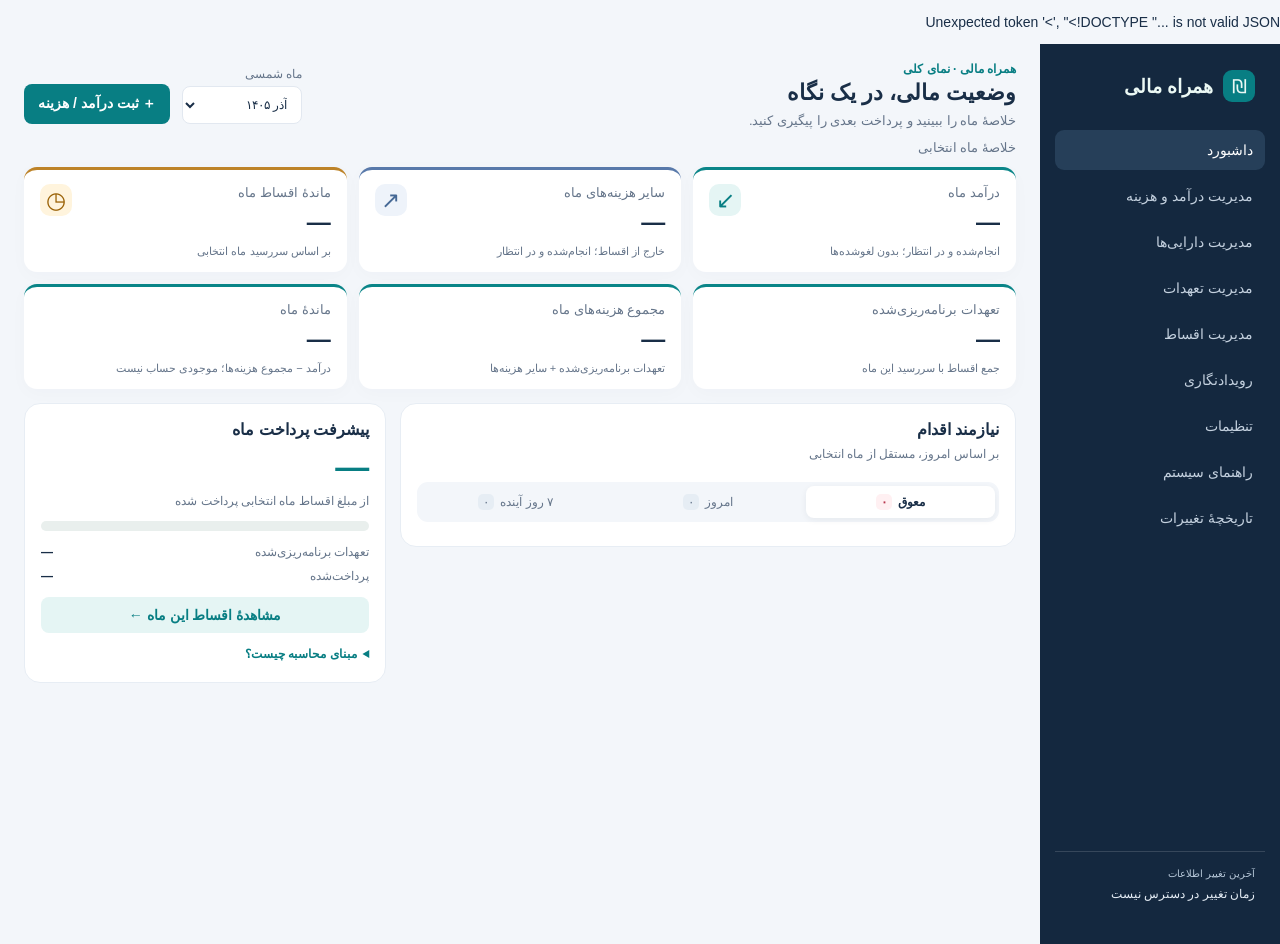
==== commit b9c2fb9f: "نسخهٔ ۰.۲۱.۱" ====
--- a/static/index.html
+++ b/static/index.html
@@ -4,7 +4,7 @@
     <meta charset="UTF-8" />
     <meta name="viewport" content="width=device-width, initial-scale=1.0" />
     <title>همراه مالی</title>
-    <link rel="stylesheet" href="/static/styles.css?v=0.20.1" />
+    <link rel="stylesheet" href="/static/styles.css?v=0.21.1" />
   </head>
   <body>
     <div class="shell">
@@ -28,13 +28,16 @@
           <header class="dashboard-header"><div><p class="eyebrow">همراه مالی · نمای کلی</p><h1>وضعیت مالی، در یک نگاه</h1><p>خلاصهٔ ماه را ببینید و پرداخت بعدی را پیگیری کنید.</p></div><div class="dashboard-tools"><label class="month-filter">ماه شمسی <select id="dashboardMonth"></select></label><button class="primary" data-page="transactions">＋ ثبت درآمد / هزینه</button></div></header>
           <p class="dashboard-period" id="dashboardPeriod">خلاصهٔ ماه انتخابی</p>
           <div class="stats dashboard-stats">
-            <article class="income-card"><span class="stat-symbol" aria-hidden="true">↙</span><small>درآمد ماه</small><strong id="incomeValue">—</strong><p>درآمد ثبت‌شده در ماه انتخابی</p></article>
-            <article class="expense-card"><span class="stat-symbol" aria-hidden="true">↗</span><small>هزینهٔ ثبت‌شده</small><strong id="expenseValue">—</strong><p>هزینهٔ واقعی در ماه انتخابی</p></article>
+            <article class="income-card"><span class="stat-symbol" aria-hidden="true">↙</span><small>درآمد ماه</small><strong id="incomeValue">—</strong><p>انجام‌شده و در انتظار؛ بدون لغوشده‌ها</p></article>
+            <article class="expense-card"><span class="stat-symbol" aria-hidden="true">↗</span><small>سایر هزینه‌های ماه</small><strong id="expenseValue">—</strong><p>خارج از اقساط؛ انجام‌شده و در انتظار</p></article>
             <article class="remaining-card"><span class="stat-symbol" aria-hidden="true">◷</span><small>ماندهٔ اقساط ماه</small><strong id="remainingValue">—</strong><p>بر اساس سررسید ماه انتخابی</p></article>
+            <article><small>تعهدات برنامه‌ریزی‌شده</small><strong id="dashboardPlanned">—</strong><p>جمع اقساط با سررسید این ماه</p></article>
+            <article><small>مجموع هزینه‌های ماه</small><strong id="dashboardTotal">—</strong><p>تعهدات برنامه‌ریزی‌شده + سایر هزینه‌ها</p></article>
+            <article><small>ماندهٔ ماه</small><strong id="dashboardBalance">—</strong><p>درآمد − مجموع هزینه‌ها؛ موجودی حساب نیست</p></article>
           </div>
           <div class="dashboard-grid">
             <article class="panel action-panel"><div class="panel-title"><div><h2>نیازمند اقدام</h2><p class="panel-caption">بر اساس امروز، مستقل از ماه انتخابی</p></div><span class="today-label" id="dashboardToday"></span></div><div class="action-tabs" role="group" aria-label="بازهٔ سررسید"><button type="button" data-action-period="overdue" aria-pressed="true" aria-controls="dashboardActionList">معوق <span id="overdueCount">۰</span></button><button type="button" data-action-period="today" aria-pressed="false" aria-controls="dashboardActionList">امروز <span id="todayCount">۰</span></button><button type="button" data-action-period="week" aria-pressed="false" aria-controls="dashboardActionList">۷ روز آینده <span id="weekCount">۰</span></button></div><p id="dashboardActionSummary" class="panel-caption" role="status"></p><div id="dashboardActionList" class="list" aria-live="polite"></div><button id="dashboardShowAll" class="quiet action-more" type="button" aria-expanded="false" aria-controls="dashboardActionList" hidden>مشاهدهٔ همه</button></article>
-            <article class="panel progress-panel"><div class="panel-title"><h2>پیشرفت پرداخت ماه</h2></div><p id="commitmentSummary" class="panel-caption"></p><strong id="commitmentPercent" class="progress-percent">—</strong><p class="panel-caption" id="commitmentProgressLabel">از مبلغ اقساط ماه انتخابی پرداخت شده</p><div class="progress" role="progressbar" aria-label="پیشرفت پرداخت اقساط ماه انتخابی" aria-valuemin="0" aria-valuemax="100" aria-valuenow="0" id="commitmentProgressTrack"><i id="commitmentProgress"></i></div><div class="progress-totals"><span>مجموع اقساط <b id="plannedValue">—</b></span><span>پرداخت‌شده <b id="paidValue">—</b></span></div><button id="dashboardMonthDetails" type="button" class="quiet">مشاهدهٔ اقساط این ماه ←</button><details class="help dashboard-help"><summary>مبنای محاسبه چیست؟</summary><p>اقساط بر اساس تاریخ سررسید در ماه انتخابی هستند؛ پرداخت‌های همان اقساط، مستقل از تاریخ پرداخت محاسبه می‌شوند. ماندهٔ اقساط، موجودی حساب نیست.</p></details></article>
+            <article class="panel progress-panel"><div class="panel-title"><h2>پیشرفت پرداخت ماه</h2></div><p id="commitmentSummary" class="panel-caption"></p><strong id="commitmentPercent" class="progress-percent">—</strong><p class="panel-caption" id="commitmentProgressLabel">از مبلغ اقساط ماه انتخابی پرداخت شده</p><div class="progress" role="progressbar" aria-label="پیشرفت پرداخت اقساط ماه انتخابی" aria-valuemin="0" aria-valuemax="100" aria-valuenow="0" id="commitmentProgressTrack"><i id="commitmentProgress"></i></div><div class="progress-totals"><span>تعهدات برنامه‌ریزی‌شده <b id="plannedValue">—</b></span><span>پرداخت‌شده <b id="paidValue">—</b></span></div><button id="dashboardMonthDetails" type="button" class="quiet">مشاهدهٔ اقساط این ماه ←</button><details class="help dashboard-help"><summary>مبنای محاسبه چیست؟</summary><p>اقساط بر اساس تاریخ سررسید در ماه انتخابی هستند؛ پرداخت‌های همان اقساط، مستقل از تاریخ پرداخت محاسبه می‌شوند. ماندهٔ اقساط، موجودی حساب نیست.</p></details></article>
           </div>
         </section>
 
@@ -146,7 +149,7 @@
         </section>
         <section id="settings" class="page">
           <header><div><h1>تنظیمات سیستم</h1><p>محل و رفتار پشتیبان‌گیری دیتابیس را تعیین کنید.</p></div></header>
-          <article class="panel settings-panel"><form id="settingsForm" class="form-panel"><h2>پشتیبان‌گیری</h2><label class="toggle-field"><input id="backupEnabled" type="checkbox" /> پشتیبان خودکار هنگام شروع، هر ۱۵ دقیقه و هنگام خروج</label><div class="field"><label for="backupDirectory">مسیر ذخیرهٔ پشتیبان‌ها</label><input id="backupDirectory" maxlength="500" required /></div><div class="settings-actions"><button class="primary" type="submit">ذخیرهٔ تنظیمات</button><button class="quiet" id="manualBackup" type="button">تهیهٔ پشتیبان اکنون</button></div><p class="form-message" id="settingsMessage" role="status" aria-live="polite"></p></form></article><article class="panel settings-panel"><h2>ورود داده از اکسل</h2><p class="help-text">فایل اکسل تعهدات (Sheet4) را انتخاب کنید تا تعهدات، اقساط و پرداخت‌ها به‌صورت خودکار ثبت شوند. اجرای دوباره روی همان فایل، رکورد تکراری نمی‌سازد.</p>
+          <article class="panel settings-panel"><form id="settingsForm" class="form-panel"><h2>پشتیبان‌گیری</h2><label class="toggle-field"><input id="backupEnabled" type="checkbox" /> پشتیبان خودکار هنگام شروع، هر ۱۵ دقیقه و هنگام خروج</label><div class="field"><p class="help-text">هنگام بستن پنجرهٔ برنامه، در صورت تغییر اطلاعات پشتیبان با نام شمسی ذخیره می‌شود؛ حتی اگر پشتیبان دوره‌ای خاموش باشد.</p><label for="backupDirectory">مسیر ذخیرهٔ پشتیبان‌ها</label><input id="backupDirectory" maxlength="500" required /></div><div class="settings-actions"><button class="primary" type="submit">ذخیرهٔ تنظیمات</button><button class="quiet" id="manualBackup" type="button">تهیهٔ پشتیبان اکنون</button></div><p class="form-message" id="settingsMessage" role="status" aria-live="polite"></p></form></article><article class="panel settings-panel"><h2>ورود داده از اکسل</h2><p class="help-text">فایل اکسل تعهدات (Sheet4) را انتخاب کنید تا تعهدات، اقساط و پرداخت‌ها به‌صورت خودکار ثبت شوند. اجرای دوباره روی همان فایل، رکورد تکراری نمی‌سازد.</p>
             <p class="help-text"><a class="quiet" href="/static/templates/installments-template.xlsx" download="installments-template.xlsx">دانلود قالب اکسل</a></p>
             <details class="help">
               <summary>راهنمای تکمیل فایل اکسل و سرتیترها</summary>
@@ -179,9 +182,9 @@
       </main>
     </div>
     <template id="emptyRow"><tr><td colspan="6" class="empty-cell">هنوز داده‌ای ثبت نشده است.</td></tr></template>
-    <script src="/static/money.js?v=0.20.1"></script>
-    <script src="/static/table-sort.js?v=0.20.1"></script>
-    <script src="/static/app.js?v=0.20.1"></script>
-      <script src="/static/finance.js?v=0.20.1"></script>
+    <script src="/static/money.js?v=0.21.1"></script>
+    <script src="/static/table-sort.js?v=0.21.1"></script>
+    <script src="/static/app.js?v=0.21.1"></script>
+      <script src="/static/finance.js?v=0.21.1"></script>
   </body>
 </html>
--- a/static/styles.css
+++ b/static/styles.css
@@ -4,14 +4,15 @@
 body { margin:0; background:var(--bg); color:var(--ink); font:14px Vazirmatn, Tahoma, Arial, sans-serif; }
 .shell { min-height:100vh; display:grid; grid-template-columns:240px 1fr; }
 aside { padding:26px 15px; background:#102b26; color:#ebf8f4; display:flex; flex-direction:column; gap:28px; }.brand { display:flex; gap:10px; align-items:center; font-size:19px; padding:0 10px; }.brand span { display:grid; place-items:center; width:32px; height:32px; background:#38a88f; border-radius:9px; }nav { display:grid; gap:6px; }.nav-link { border:0; border-radius:9px; background:transparent; color:#c6dcd6; padding:12px; text-align:right; cursor:pointer; font:inherit; }.nav-link.active,.nav-link:hover { background:#22443e; color:white; }
-main { max-width:1450px; width:100%; margin:auto; padding:34px clamp(18px,4vw,52px); }.page { display:none; }.page.active { display:block; }header { display:flex; justify-content:space-between; align-items:flex-start; gap:14px; margin-bottom:25px; }h1 { font-size:25px; margin:0 0 7px; }h2 { font-size:16px; margin:0; }header p,.panel-title span { margin:0; color:var(--muted); font-size:13px; }.month-filter { color:var(--muted); font-size:12px; display:grid; gap:5px; }input,select { width:100%; min-height:38px; padding:8px 10px; color:var(--ink); background:#fff; border:1px solid var(--line); border-radius:8px; font:inherit; }.stats { display:grid; grid-template-columns:repeat(4,1fr); gap:14px; }.stats article,.panel { background:var(--surface); border:1px solid var(--line); border-radius:13px; padding:17px; }.stats small { color:var(--muted); }.stats strong { display:block; font-size:20px; margin-top:11px; }.columns { display:grid; grid-template-columns:1fr 1fr; gap:16px; margin-top:16px; }.panel-title { display:flex; justify-content:space-between; align-items:center; gap:10px; margin-bottom:18px; }.progress { height:12px; border-radius:12px; background:#e9efed; overflow:hidden; }.progress i { display:block; height:100%; width:0; background:var(--green); transition:width .25s ease; }.split-total { display:flex; justify-content:space-between; gap:8px; margin-top:12px; color:var(--muted); font-size:12px; }.split-total b { color:var(--ink); }.list { display:grid; gap:10px; }.list.empty { color:var(--muted); }.list-item { display:flex; justify-content:space-between; align-items:center; gap:12px; border-bottom:1px solid var(--line); padding-bottom:10px; }.list-item:last-child { border:0; padding-bottom:0; }.list-item small { display:block; color:var(--muted); margin-top:5px; }.form-columns { grid-template-columns:minmax(275px,.7fr) minmax(0,1.3fr); align-items:start; }.form-panel { display:grid; gap:12px; }.field { display:grid; gap:6px; }.field label { color:var(--muted); font-size:12px; }.primary,.quiet { border:0; border-radius:8px; cursor:pointer; font:inherit; font-weight:bold; }.primary { padding:10px 14px; background:var(--green); color:#fff; margin-top:3px; }.quiet { padding:6px 9px; background:var(--green-soft); color:var(--green); }.form-message { min-height:18px; margin:0; color:var(--green); font-size:12px; }.form-message.error { color:var(--red); }.table-wrap { overflow:auto; }table { min-width:620px; width:100%; border-collapse:collapse; font-size:13px; }th,td { padding:11px 8px; text-align:right; border-bottom:1px solid var(--line); }th { background:#fafcfc; color:var(--muted); font-weight:normal; }td:last-child,th:last-child { text-align:left; }.empty-cell { color:var(--muted); text-align:center!important; }.badge { display:inline-block; padding:4px 7px; border-radius:999px; background:var(--green-soft); color:var(--green); font-size:11px; }.badge.partial { background:var(--amber-soft); color:var(--amber); }.badge.overdue { background:var(--red-soft); color:var(--red); }.payment-panel { margin-top:16px; }.payment-fields { display:grid; grid-template-columns:2fr 1fr 1fr 1fr auto; align-items:end; gap:11px; }.payment-fields .primary { white-space:nowrap; }
+main { max-width:1450px; width:100%; margin:auto; padding:34px clamp(18px,4vw,52px); }.page { display:none; }.page.active { display:block; }header { display:flex; justify-content:space-between; align-items:flex-start; gap:14px; margin-bottom:25px; }h1 { font-size:25px; margin:0 0 7px; }h2 { font-size:16px; margin:0; }header p,.panel-title span { margin:0; color:var(--muted); font-size:13px; }.month-filter { color:var(--muted); font-size:12px; display:grid; gap:5px; }input,select { width:100%; min-height:38px; padding:8px 10px; color:var(--ink); background:#fff; border:1px solid var(--line); border-radius:8px; font:inherit; }.stats { display:grid; grid-template-columns:repeat(4,1fr); gap:14px; }.stats article,.panel { background:var(--surface); border:1px solid var(--line); border-radius:13px; padding:17px; }.stats small { color:var(--muted); }.stats strong { display:block; font-size:20px; margin-top:11px; }.columns { display:grid; grid-template-columns:1fr 1fr; gap:16px; margin-top:16px; }.panel-title { display:flex; justify-content:space-between; align-items:center; gap:10px; margin-bottom:18px; }.progress { height:12px; border-radius:12px; background:#e9efed; overflow:hidden; }.progress i { display:block; height:100%; width:0; background:var(--green); transition:width .25s ease; }.split-total { display:flex; justify-content:space-between; gap:8px; margin-top:12px; color:var(--muted); font-size:12px; }.split-total b { color:var(--ink); }.list { display:grid; gap:10px; }.list.empty { color:var(--muted); }.list-item { display:flex; justify-content:space-between; align-items:center; gap:12px; border-bottom:1px solid var(--line); padding-bottom:10px; }.list-item:last-child { border:0; padding-bottom:0; }.list-item small { display:block; color:var(--muted); margin-top:5px; }.form-columns { grid-template-columns:minmax(275px,.7fr) minmax(0,1.3fr); align-items:start; }.form-panel { display:grid; gap:12px; }.field { display:grid; gap:6px; }.field label { color:var(--muted); font-size:12px; }.primary,.quiet { border:0; border-radius:8px; cursor:pointer; font:inherit; font-weight:bold; }.primary { padding:10px 14px; background:var(--green); color:#fff; margin-top:3px; }.quiet { padding:6px 9px; background:var(--green-soft); color:var(--green); }.form-message { min-height:18px; margin:0; color:var(--green); font-size:12px; }.form-message.error { color:var(--red); }.table-wrap { overflow:auto; }table { min-width:620px; width:100%; border-collapse:collapse; font-size:13px; }th,td { padding:6px 8px; line-height:1.5; text-align:right; border-bottom:1px solid var(--line); }th { background:#fafcfc; color:var(--muted); font-weight:normal; }td:last-child,th:last-child { text-align:left; }.empty-cell { color:var(--muted); text-align:center!important; }.badge { display:inline-block; padding:4px 7px; border-radius:999px; background:var(--green-soft); color:var(--green); font-size:11px; }.badge.partial { background:var(--amber-soft); color:var(--amber); }.badge.overdue { background:var(--red-soft); color:var(--red); }.payment-panel { margin-top:16px; }.payment-fields { display:grid; grid-template-columns:2fr 1fr 1fr 1fr auto; align-items:end; gap:11px; }.payment-fields .primary { white-space:nowrap; }
 .help { margin:0 0 14px; color:var(--muted); font-size:12px; line-height:1.9; }.help summary { width:max-content; max-width:100%; cursor:pointer; color:var(--green); font-weight:bold; }.help p { margin:7px 0 0; }.help-text { color:var(--muted); line-height:2; margin:10px 0 0; }.release-list { display:grid; gap:12px; margin-top:16px; }.release-item { background:var(--surface); border:1px solid var(--line); border-radius:13px; padding:16px; }.release-item h2 { margin:0 0 8px; }.release-meta { color:var(--muted); font-size:12px; margin-bottom:8px; }button:focus-visible,input:focus-visible,select:focus-visible,summary:focus-visible { outline:3px solid #5d9d90; outline-offset:2px; }
 .definition-columns { grid-template-columns:minmax(310px, .7fr) minmax(0, 1.3fr); align-items:start; }.grid-filters { display:grid; grid-template-columns:1.1fr 1fr 1.3fr 1.4fr auto; gap:11px; align-items:end; margin-bottom:18px; }.grid-filters .quiet { height:38px; white-space:nowrap; }.inline-payment-row td { background:#f5fbf9; }.inline-payment-form { display:grid; gap:12px; padding:4px 0; }.inline-payment-fields { display:grid; grid-template-columns:1fr 1fr 1fr 1.4fr auto auto; gap:10px; align-items:end; }.inline-payment-fields .primary,.inline-payment-fields .quiet { height:38px; white-space:nowrap; }
 .settings-panel { max-width:720px; }.toggle-field { display:flex; gap:9px; align-items:center; color:var(--ink); }.toggle-field input { width:auto; min-height:auto; }.settings-actions,.row-actions { display:flex; gap:7px; flex-wrap:wrap; }.inline-edit-row td { background:#f8fafc; }.inline-edit-fields { display:grid; grid-template-columns:1.4fr 1fr 1fr auto auto; gap:10px; align-items:end; margin-top:11px; }.row-actions .quiet { font-size:11px; }
 .inline-commitment-form { text-align:right; }.inline-commitment-form .inline-edit-fields { grid-template-columns:repeat(auto-fit,minmax(180px,1fr)); }.inline-commitment-form .field label { display:grid; gap:6px; }.inline-commitment-form input[readonly] { background:#eef3f1; }
 .commitment-grid-panel { margin-top:16px; }.commitment-grid-panel table { min-width:820px; }
 .commitment-filters { display:grid; grid-template-columns:repeat(auto-fit,minmax(150px,1fr)); gap:10px; align-items:end; margin-bottom:18px; }.commitment-filters > .quiet { min-height:38px; }.facet { position:relative; }.facet summary { display:flex; align-items:center; min-height:38px; padding:7px 10px; border:1px solid var(--line); border-radius:8px; background:#fff; color:var(--ink); cursor:pointer; max-height:52px; overflow:hidden; white-space:nowrap; text-overflow:ellipsis; }.facet[open] summary { border-color:var(--green); }.facet-options { position:absolute; z-index:5; top:100%; right:0; min-width:100%; max-height:260px; overflow:auto; padding:7px; background:#fff; border:1px solid var(--line); border-radius:8px; box-shadow:0 8px 24px #16212c25; }.facet-options label { display:flex; gap:8px; align-items:center; padding:5px; cursor:pointer; white-space:nowrap; }.facet-options label:hover { background:var(--green-soft); }.facet-options label:has(input:disabled) { opacity:.5; cursor:default; }.facet-options input { width:auto; min-height:auto; }
-.commitment-grid-panel th[data-sort] { cursor:pointer; user-select:none; white-space:nowrap; }.commitment-grid-panel th[data-sort]:hover,.commitment-grid-panel th.sort-active { background:var(--green-soft); color:var(--green); font-weight:bold; }.commitment-grid-panel th[data-sort]:focus-visible { outline:3px solid var(--green); outline-offset:-3px; }.sort-indicator { font-size:11px; }.commitment-unpaid td { background:var(--red-soft); }.commitment-settled td { background:var(--green-soft); }.commitment-unpaid .badge { background:#f8d4da; color:var(--red); }.commitment-settled .badge { background:#c8e8da; color:var(--green); }
+.commitment-grid-panel th[data-sort] { cursor:pointer; user-select:none; white-space:nowrap; }.commitment-grid-panel th[data-sort]:hover,.commitment-grid-panel th.sort-active { background:var(--green-soft); color:var(--green); font-weight:bold; }.commitment-grid-panel th[data-sort]:focus-visible { outline:3px solid var(--green); outline-offset:-3px; }.sort-indicator { font-size:11px; }.commitment-grid-panel .badge { background:transparent; padding:0; border-radius:0; font-weight:600; }.commitment-grid-panel .badge.settled { color:var(--green); }.commitment-grid-panel .badge.unsettled,.commitment-grid-panel .badge.overdue { color:var(--red); }
+.commitment-grid-panel td:last-child { white-space:nowrap; }.commitment-grid-panel td .quiet { padding:3px 5px; font-size:11px; margin:0 2px; }
 @media(max-width:900px) { .shell { grid-template-columns:1fr; } aside { padding:14px; gap:12px; } nav { grid-template-columns:repeat(4,1fr); }.nav-link { text-align:center; font-size:12px; padding:9px 4px; }.stats { grid-template-columns:repeat(2,1fr); }.payment-fields { grid-template-columns:1fr 1fr; }.payment-fields .primary { width:100%; } }
 @media(max-width:1050px) { .definition-columns,.grid-filters,.inline-payment-fields,.inline-edit-fields { grid-template-columns:1fr 1fr; }.grid-filters .quiet,.inline-payment-fields .primary,.inline-payment-fields .quiet { width:100%; } }
 @media(max-width:1050px) { .commitment-filters { grid-template-columns:repeat(3,minmax(140px,1fr)); } }
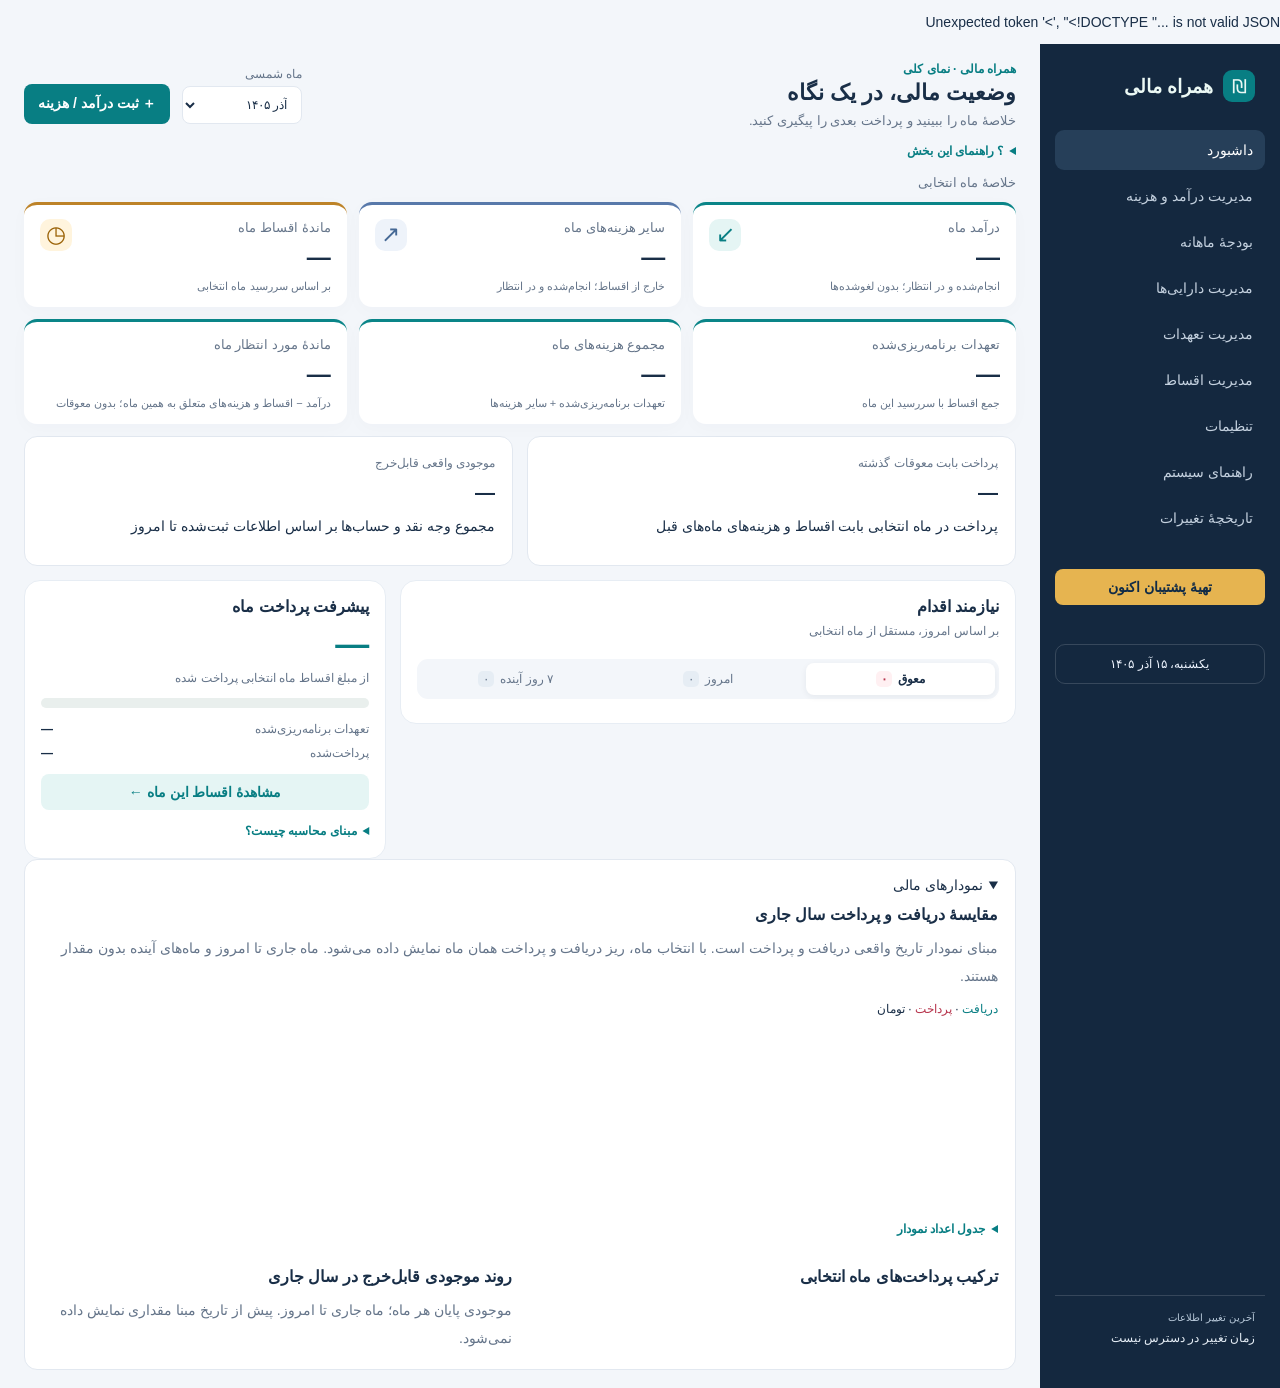
==== commit d5a4cb1c: "نسخهٔ ۰.۲۵.۰" ====
--- a/static/index.html
+++ b/static/index.html
@@ -4,7 +4,7 @@
     <meta charset="UTF-8" />
     <meta name="viewport" content="width=device-width, initial-scale=1.0" />
     <title>همراه مالی</title>
-    <link rel="stylesheet" href="/static/styles.css?v=0.21.1" />
+    <link rel="stylesheet" href="/static/styles.css?v=0.25.0" />
   </head>
   <body>
     <div class="shell">
@@ -13,32 +13,53 @@
         <nav>
           <button class="nav-link active" data-page="dashboard">داشبورد</button>
           <button class="nav-link" data-page="transactions">مدیریت درآمد و هزینه</button>
+          <button class="nav-link" data-page="budgets">بودجهٔ ماهانه</button>
           <button class="nav-link" data-page="assets">مدیریت دارایی‌ها</button>
           <button class="nav-link" data-page="commitmentManagement">مدیریت تعهدات</button>
           <button class="nav-link" data-page="installmentManagement">مدیریت اقساط</button>
-          <button class="nav-link" data-page="auditLog">رویدادنگاری</button>
-          <button class="nav-link" data-page="settings">تنظیمات</button>
+          <div class="nav-settings">
+            <button id="settingsNavigation" class="nav-link" data-page="settings" aria-expanded="false" aria-controls="settingsSubmenu">تنظیمات</button>
+            <div id="settingsSubmenu" class="nav-submenu" hidden><button class="nav-link" data-page="baseData">اطلاعات پایه</button><button class="nav-link" data-page="auditLog">رویدادنگاری</button></div>
+          </div>
           <button class="nav-link" data-page="help">راهنمای سیستم</button>
           <button class="nav-link" data-page="releases">تاریخچهٔ تغییرات</button>
         </nav>
+        <div class="sidebar-backup"><button class="primary" id="manualBackup" type="button">تهیهٔ پشتیبان اکنون</button><p id="backupMessage" role="status" aria-live="polite"></p></div>
+        <div class="sidebar-clock" dir="rtl" aria-label="تاریخ امروز"><span id="currentDate"></span></div>
         <div class="data-status"><span id="applicationVersion"></span><small>آخرین تغییر اطلاعات</small><time id="lastDataChange" aria-live="polite">در حال بررسی…</time></div>
+
       </aside>
       <main>
         <section id="dashboard" class="page active">
           <header class="dashboard-header"><div><p class="eyebrow">همراه مالی · نمای کلی</p><h1>وضعیت مالی، در یک نگاه</h1><p>خلاصهٔ ماه را ببینید و پرداخت بعدی را پیگیری کنید.</p></div><div class="dashboard-tools"><label class="month-filter">ماه شمسی <select id="dashboardMonth"></select></label><button class="primary" data-page="transactions">＋ ثبت درآمد / هزینه</button></div></header>
           <p class="dashboard-period" id="dashboardPeriod">خلاصهٔ ماه انتخابی</p>
           <div class="stats dashboard-stats">
-            <article class="income-card"><span class="stat-symbol" aria-hidden="true">↙</span><small>درآمد ماه</small><strong id="incomeValue">—</strong><p>انجام‌شده و در انتظار؛ بدون لغوشده‌ها</p></article>
-            <article class="expense-card"><span class="stat-symbol" aria-hidden="true">↗</span><small>سایر هزینه‌های ماه</small><strong id="expenseValue">—</strong><p>خارج از اقساط؛ انجام‌شده و در انتظار</p></article>
-            <article class="remaining-card"><span class="stat-symbol" aria-hidden="true">◷</span><small>ماندهٔ اقساط ماه</small><strong id="remainingValue">—</strong><p>بر اساس سررسید ماه انتخابی</p></article>
-            <article><small>تعهدات برنامه‌ریزی‌شده</small><strong id="dashboardPlanned">—</strong><p>جمع اقساط با سررسید این ماه</p></article>
-            <article><small>مجموع هزینه‌های ماه</small><strong id="dashboardTotal">—</strong><p>تعهدات برنامه‌ریزی‌شده + سایر هزینه‌ها</p></article>
-            <article><small>ماندهٔ ماه</small><strong id="dashboardBalance">—</strong><p>درآمد − مجموع هزینه‌ها؛ موجودی حساب نیست</p></article>
+            <article class="income-card dashboard-card" role="button" tabindex="0" data-dashboard-view="income"><span class="stat-symbol" aria-hidden="true">↙</span><small>درآمد ماه</small><strong id="incomeValue">—</strong><p>انجام‌شده و در انتظار؛ بدون لغوشده‌ها</p></article>
+            <article class="expense-card dashboard-card" role="button" tabindex="0" data-dashboard-view="expense"><span class="stat-symbol" aria-hidden="true">↗</span><small>سایر هزینه‌های ماه</small><strong id="expenseValue">—</strong><p>خارج از اقساط؛ انجام‌شده و در انتظار</p></article>
+            <article class="remaining-card dashboard-card" role="button" tabindex="0" data-dashboard-view="installments"><span class="stat-symbol" aria-hidden="true">◷</span><small>ماندهٔ اقساط ماه</small><strong id="remainingValue">—</strong><p>بر اساس سررسید ماه انتخابی</p></article>
+            <article class="dashboard-card" role="button" tabindex="0" data-dashboard-view="installments"><small>تعهدات برنامه‌ریزی‌شده</small><strong id="dashboardPlanned">—</strong><p>جمع اقساط با سررسید این ماه</p></article>
+            <article class="dashboard-card" role="button" tabindex="0" data-dashboard-view="expected"><small>مجموع هزینه‌های ماه</small><strong id="dashboardTotal">—</strong><p>تعهدات برنامه‌ریزی‌شده + سایر هزینه‌ها</p></article>
+            <article class="dashboard-card" role="button" tabindex="0" data-dashboard-view="expected"><small>ماندهٔ مورد انتظار ماه</small><strong id="dashboardBalance">—</strong><p>درآمد − اقساط و هزینه‌های متعلق به همین ماه؛ بدون معوقات</p></article>
+          </div>
+          <div class="stats cash-stats">
+            <article class="dashboard-card" role="button" tabindex="0" data-dashboard-view="arrears"><small>پرداخت بابت معوقات گذشته</small><strong id="dashboardArrearsPaid">—</strong><p>پرداخت در ماه انتخابی بابت اقساط و هزینه‌های ماه‌های قبل</p></article>
+            <article class="dashboard-card" role="button" tabindex="0" data-dashboard-view="actual"><small>موجودی واقعی قابل‌خرج</small><strong id="dashboardCash">—</strong><p id="dashboardCashCaption">مجموع وجه نقد و حساب‌ها بر اساس اطلاعات ثبت‌شده تا امروز</p></article>
           </div>
           <div class="dashboard-grid">
             <article class="panel action-panel"><div class="panel-title"><div><h2>نیازمند اقدام</h2><p class="panel-caption">بر اساس امروز، مستقل از ماه انتخابی</p></div><span class="today-label" id="dashboardToday"></span></div><div class="action-tabs" role="group" aria-label="بازهٔ سررسید"><button type="button" data-action-period="overdue" aria-pressed="true" aria-controls="dashboardActionList">معوق <span id="overdueCount">۰</span></button><button type="button" data-action-period="today" aria-pressed="false" aria-controls="dashboardActionList">امروز <span id="todayCount">۰</span></button><button type="button" data-action-period="week" aria-pressed="false" aria-controls="dashboardActionList">۷ روز آینده <span id="weekCount">۰</span></button></div><p id="dashboardActionSummary" class="panel-caption" role="status"></p><div id="dashboardActionList" class="list" aria-live="polite"></div><button id="dashboardShowAll" class="quiet action-more" type="button" aria-expanded="false" aria-controls="dashboardActionList" hidden>مشاهدهٔ همه</button></article>
             <article class="panel progress-panel"><div class="panel-title"><h2>پیشرفت پرداخت ماه</h2></div><p id="commitmentSummary" class="panel-caption"></p><strong id="commitmentPercent" class="progress-percent">—</strong><p class="panel-caption" id="commitmentProgressLabel">از مبلغ اقساط ماه انتخابی پرداخت شده</p><div class="progress" role="progressbar" aria-label="پیشرفت پرداخت اقساط ماه انتخابی" aria-valuemin="0" aria-valuemax="100" aria-valuenow="0" id="commitmentProgressTrack"><i id="commitmentProgress"></i></div><div class="progress-totals"><span>تعهدات برنامه‌ریزی‌شده <b id="plannedValue">—</b></span><span>پرداخت‌شده <b id="paidValue">—</b></span></div><button id="dashboardMonthDetails" type="button" class="quiet">مشاهدهٔ اقساط این ماه ←</button><details class="help dashboard-help"><summary>مبنای محاسبه چیست؟</summary><p>اقساط بر اساس تاریخ سررسید در ماه انتخابی هستند؛ پرداخت‌های همان اقساط، مستقل از تاریخ پرداخت محاسبه می‌شوند. ماندهٔ اقساط، موجودی حساب نیست.</p></details></article>
           </div>
+          <details class="dashboard-charts panel" open><summary>نمودارهای مالی</summary>
+            <div class="chart-panels"><article><h2 id="cashAnnualTitle">مقایسهٔ دریافت و پرداخت سال جاری</h2><p class="help-text">مبنای نمودار تاریخ واقعی دریافت و پرداخت است. با انتخاب ماه، ریز دریافت و پرداخت همان ماه نمایش داده می‌شود. ماه جاری تا امروز و ماه‌های آینده بدون مقدار هستند.</p><p class="chart-legend"><span class="income-key">دریافت</span> · <span class="expense-key">پرداخت</span> · تومان</p><div id="cashAnnualBars" class="cash-year-bars"></div><details class="help"><summary>جدول اعداد نمودار</summary><div id="cashAnnualTable"></div></details></article></div>
+            <div class="chart-panels secondary-charts"><article><h2>ترکیب پرداخت‌های ماه انتخابی</h2><div id="cashComposition"></div></article><article><h2>روند موجودی قابل‌خرج در سال جاری</h2><p class="help-text">موجودی پایان هر ماه؛ ماه جاری تا امروز. پیش از تاریخ مبنا مقداری نمایش داده نمی‌شود.</p><div id="cashBalanceTrend"></div></article></div>
+          </details>
+        </section>
+
+        <section id="cashActivity" class="page">
+          <header><div><h1 id="cashActivityTitle">جزئیات موجودی</h1><p id="cashActivityCaption"></p></div><button class="quiet" data-page="dashboard">بازگشت به داشبورد</button></header>
+          <form id="cashOpeningForm" class="panel report-filters" hidden><h2>موجودی اولیهٔ نقد و حساب‌ها</h2><label>ابتدای روز (شمسی)<input data-jalali="day" id="cashOpeningDate" required /></label><label>مجموع موجودی نقدی (تومان)<input id="cashOpeningAmount" data-amount inputmode="numeric" required /></label><button type="submit" class="primary">ثبت موجودی اولیه</button><p class="help-text">مجموع پول قابل‌خرج در حساب‌ها و وجه نقد در ابتدای این روز را وارد کنید؛ دارایی‌هایی مثل ملک و طلا جزو آن نیستند. دریافت و پرداخت‌های همین روز و بعد از آن محاسبه می‌شوند. انتقال بین حساب‌های خودتان را درآمد یا هزینه ثبت نکنید.</p></form>
+          <button class="quiet" id="cashAccountsLink" data-page="baseData" hidden>تعریف موجودی حساب‌ها در اطلاعات پایه</button><p id="cashActivityMessage" class="form-message" role="status"></p><div id="cashActivitySummary" class="finance-summary"></div><p id="cashDateWarning" class="help-text"></p>
+          <article class="panel"><div class="table-wrap"><table><thead><tr><th>تاریخ واقعی</th><th>سررسید / تعلق</th><th>عنوان</th><th>نوع</th><th>دریافت</th><th>پرداخت</th><th>عملیات</th></tr></thead><tbody id="cashActivityRows"></tbody><tfoot id="cashActivityFooter"></tfoot></table></div></article>
         </section>
 
         <section id="transactions" class="page">
@@ -51,9 +72,11 @@
               <div class="field"><label for="transactionStatus">وضعیت</label><select id="transactionStatus"><option value="paid">انجام‌شده</option><option value="unpaid">در انتظار</option><option value="cancelled">لغوشده</option></select></div>
               <div class="field"><label for="transactionType">نوع</label><select id="transactionType"><option value="expense">هزینه</option><option value="income">درآمد</option></select></div>
               <div class="field"><label for="transactionAmount">مبلغ (تومان)</label><input id="transactionAmount" data-amount inputmode="numeric" required /></div>
-              <div class="field"><label for="transactionDate">تاریخ شمسی</label><input id="transactionDate" inputmode="numeric" placeholder="۱۴۰۵/۰۶/۲۸" required /></div>
+              <div class="field"><label for="transactionDate">تاریخ تعلق / سررسید (شمسی)</label><input data-jalali="day" id="transactionDate" inputmode="numeric" placeholder="۱۴۰۵/۰۶/۲۸" required /></div>
+              <div class="field"><label for="transactionSettledDate">تاریخ واقعی دریافت / پرداخت (شمسی)</label><input data-jalali="day" id="transactionSettledDate" placeholder="۱۴۰۵/۰۷/۱۵" /></div>
               <div class="field"><label for="transactionCategory">دسته‌بندی</label><select id="transactionCategory"></select></div>
               <div class="field"><label for="transactionAccount">حساب</label><select id="transactionAccount"></select></div>
+              <div class="field"><label for="transactionPayment">اتصال به پرداخت ثبت‌شدهٔ قسط</label><select id="transactionPayment"><option value="">هزینهٔ مستقل / بدون اتصال</option></select><small>انتخاب پرداخت، مبلغ، سررسید، تاریخ پرداخت و حساب را از آن می‌گیرد. این هزینه در جمع سایر هزینه‌ها و بودجه دوباره حساب نمی‌شود. برای تغییر مبلغِ هزینهٔ متصل، پرداخت قسط را ویرایش کنید؛ تغییرات همگام می‌شوند. حذف پرداخت، هزینه را مستقل می‌کند.</small></div>
               <div class="field"><label for="transactionNote">شرح</label><input id="transactionNote" maxlength="300" placeholder="توضیحات اختیاری" /></div>
               <details class="help"><summary>؟ راهنمای ثبت تراکنش</summary><p>وضعیت انجام‌شده برای دریافت یا پرداخت واقعی و در انتظار برای موارد برنامه‌ریزی‌شده است. پرداخت قسط را دوباره به‌عنوان هزینه ثبت نکنید؛ گزارش اقساط را جدا نمایش می‌دهد. دسته باید با نوع تراکنش هم‌خوان باشد و مبلغ باید بزرگ‌تر از صفر باشد.</p></details>
               <button class="primary" type="submit">ذخیرهٔ تراکنش</button><button id="cancelTransactionEdit" class="quiet" type="button" hidden>انصراف از ویرایش</button>
@@ -62,11 +85,13 @@
           <p class="form-message" id="transactionMessage" role="status" aria-live="polite"></p>
           <article class="panel finance-report">
             <div class="panel-title"><h2>گزارش مالی یکپارچه</h2></div>
+            <details id="transactionDuplicateReview" class="help"><summary>بررسی تراکنش‌های احتمالاً تکراری</summary><p>این فهرست مستقل از فیلترهای گزارش است. مبلغ، تاریخ، حساب و نوع یکسان فقط نشانهٔ شباهت است؛ هیچ رکوردی خودکار حذف نمی‌شود.</p><p id="duplicateMessage" role="status"></p><div class="table-wrap"><table><thead><tr><th>عنوان</th><th>تاریخ</th><th>نوع</th><th>مبلغ</th><th>حساب</th><th>عملیات</th></tr></thead><tbody id="duplicateRows"></tbody></table></div></details>
+            <div id="financeSummary" class="finance-summary" aria-live="polite"></div>
             <div id="financeFilters" class="report-filters">
               <label>ماه شمسی<select id="transactionMonth"></select></label>
-              <label>سال شمسی<input id="reportYear" data-count min="1200" max="1600" inputmode="numeric" placeholder="همهٔ سال‌ها" /></label>
-              <label>از تاریخ شمسی<input id="reportStart" placeholder="۱۴۰۵/۰۱/۰۱" /></label>
-              <label>تا تاریخ شمسی<input id="reportEnd" placeholder="۱۴۰۵/۱۲/۲۹" /></label>
+              <label>سال شمسی<input data-jalali="year" id="reportYear" data-count min="1200" max="1600" inputmode="numeric" placeholder="همهٔ سال‌ها" /></label>
+              <label>از تاریخ شمسی<input data-jalali="day" id="reportStart" placeholder="۱۴۰۵/۰۱/۰۱" /></label>
+              <label>تا تاریخ شمسی<input data-jalali="day" id="reportEnd" placeholder="۱۴۰۵/۱۲/۲۹" /></label>
               <label>نوع رکورد<select id="reportType"><option value="">همه</option><option value="income">درآمد</option><option value="expense">هزینه</option><option value="installment">قسط</option><option value="commitment">تعهد (تجمیع اقساط)</option></select></label>
               <label>نوع درآمد / هزینه / تعهد<input id="reportCategory" /></label>
               <label>وضعیت<select id="reportStatus"><option value="">همه</option><option value="paid">انجام‌شده / تسویه</option><option value="unpaid">در انتظار / پرداخت‌نشده</option><option value="partial">پرداخت جزئی</option><option value="overdue">معوق</option><option value="cancelled">لغوشده</option></select></label>
@@ -76,11 +101,22 @@
               <label>حداکثر مبلغ (تومان)<input id="reportMax" data-amount inputmode="numeric" /></label>
               <button id="resetReport" class="quiet" type="button">پاک‌کردن فیلترها</button>
             </div>
-            <p class="help-text">تعهدات برنامه‌ریزی‌شده، جمع اقساط با سررسید در بازهٔ انتخابی است؛ شامل پرداخت‌شده و پرداخت‌نشده. سایر هزینه‌ها، هزینه‌های ثبت‌شده خارج از اقساط است (انجام‌شده و در انتظار، بدون لغوشده‌ها). مجموع هزینه‌ها = تعهدات برنامه‌ریزی‌شده + سایر هزینه‌ها؛ مانده = درآمد − مجموع هزینه‌ها. پرداخت قسط را دوباره به‌عنوان هزینه ثبت نکنید. نمای «تعهد» تجمیع اقساط است و مبلغ آن دوباره حساب نمی‌شود.</p>
-            <div id="financeSummary" class="finance-summary" aria-live="polite"></div>
             <p id="financeMessage" class="form-message" role="status"></p>
             <div class="table-wrap"><table><thead><tr><th>تاریخ / سررسید</th><th>نوع</th><th>عنوان</th><th>دسته‌بندی</th><th>مبلغ</th><th>وضعیت</th><th>طرف حساب</th><th>شماره / تعداد قسط</th><th>توضیحات</th><th>عملیات</th></tr></thead><tbody id="transactionRows"></tbody><tfoot id="financeFooter"></tfoot></table></div>
           </article>
+        </section>
+
+        <section id="budgets" class="page">
+          <header><div><h1>بودجهٔ ماهانه</h1><p>بودجهٔ هزینه‌های خارج از اقساط؛ مصرف واقعی و هزینه‌های در انتظار جدا نمایش داده می‌شوند.</p></div></header>
+          <form id="budgetForm" class="panel report-filters">
+            <label>ماه شمسی<input data-jalali="month" id="budgetMonth" placeholder="۱۴۰۵/۰۷" required /></label>
+            <label>دستهٔ هزینه<select id="budgetCategory" required></select></label>
+            <label>سقف بودجه (تومان)<input id="budgetAmount" data-amount inputmode="numeric" required /></label>
+            <button class="primary" type="submit">ذخیرهٔ بودجه</button>
+          </form>
+          <p id="budgetMessage" class="form-message" role="status"></p>
+          <div id="budgetSummary" class="finance-summary"></div>
+          <article class="panel"><div class="table-wrap"><table><thead><tr><th>دستهٔ هزینه</th><th>بودجه</th><th>مصرف واقعی</th><th>در انتظار</th><th>ماندهٔ واقعی</th><th>مانده پس از هزینه‌های در انتظار</th><th>وضعیت</th><th>عملیات</th></tr></thead><tbody id="budgetRows"></tbody><tfoot id="budgetFooter"></tfoot></table></div></article>
         </section>
 
         <section id="assets" class="page">
@@ -89,7 +125,7 @@
             <label>عنوان دارایی<input name="title" required maxlength="120" /></label>
             <label>نوع دارایی<input name="kind" required maxlength="80" list="assetKinds" /></label>
             <datalist id="assetKinds"><option value="نقد و سپرده"></option><option value="ملک"></option><option value="خودرو"></option><option value="طلا"></option><option value="سهام"></option><option value="سایر"></option></datalist>
-            <label>تاریخ ثبت شمسی<input name="registered_on" required /></label>
+            <label>تاریخ ثبت شمسی<input data-jalali="day" name="registered_on" required /></label>
             <label>ارزش اولیه (تومان)<input name="initial_value" data-amount inputmode="numeric" required /></label>
             <label>ارزش جاری (تومان)<input name="current_value" data-amount inputmode="numeric" required /></label>
             <label>توضیحات<input name="note" maxlength="500" /></label>
@@ -122,7 +158,7 @@
               <div class="field"><label for="commitmentRepayment">مبلغ بازپرداخت (تومان؛ محاسبه از اقساط)</label><input id="commitmentRepayment" data-amount inputmode="numeric" readonly /></div>
               <div class="field"><label for="installmentAmount">مبلغ هر قسط</label><input id="installmentAmount" data-amount inputmode="numeric" required /></div>
               <div class="field"><label for="installmentCount">تعداد اقساط</label><input id="installmentCount" type="text" data-count inputmode="numeric" min="1" max="600" value="12" required /></div>
-              <div class="field"><label for="firstDueDate">تاریخ اولین قسط (شمسی)</label><input id="firstDueDate" inputmode="numeric" placeholder="۱۴۰۵/۰۷/۰۱" required /></div>
+              <div class="field"><label for="firstDueDate">تاریخ اولین قسط (شمسی)</label><input data-jalali="day" id="firstDueDate" inputmode="numeric" placeholder="۱۴۰۵/۰۷/۰۱" required /></div>
               <div class="field"><label for="intervalMonths">دورهٔ پرداخت (ماه)</label><input id="intervalMonths" type="text" data-count inputmode="numeric" min="1" max="12" value="1" required /></div>
               <div class="field"><label for="lastDueDate">تاریخ پایان (محاسبه‌شده)</label><input id="lastDueDate" readonly placeholder="پس از پیش‌نمایش نمایش داده می‌شود" /></div>
               <details class="help"><summary>؟ راهنما</summary><p>مثلاً برای وام ۱۰ قسطه، تعداد را ۱۰ و دوره را ۱ ماه وارد کنید. مبلغ هر قسط و تعداد را وارد کنید؛ بازپرداخت کل از مجموع اقساط محاسبه می‌شود. ابتدا پیش‌نمایش را بررسی و سپس ثبت نهایی را تأیید کنید.</p></details>
@@ -142,14 +178,27 @@
         <section id="auditLog" class="page">
           <header><div><h1>رویدادنگاری تغییرات</h1><p>رویدادهای ثبت‌شده با تاریخ، شناسه و جزئیات قبل و بعد؛ اطلاعات ثبت‌نشدهٔ گذشته قابل بازسازی نیست.</p></div></header>
           <article class="panel"><div class="grid-filters">
-            <div class="field"><label for="auditType">بخش</label><select id="auditType"><option value="">همه</option><option value="commitment">تعهد</option><option value="installment">قسط</option><option value="payment">پرداخت</option><option value="asset">دارایی</option><option value="transaction">درآمد و هزینه</option><option value="settings">تنظیمات</option><option value="system">سیستم</option></select></div>
+            <div class="field"><label for="auditType">بخش</label><select id="auditType"><option value="">همه</option><option value="commitment">تعهد</option><option value="installment">قسط</option><option value="payment">پرداخت</option><option value="cash_opening">موجودی اولیه</option><option value="budget">بودجهٔ ماهانه</option><option value="asset">دارایی</option><option value="transaction">درآمد و هزینه</option><option value="settings">تنظیمات</option><option value="system">سیستم</option></select></div>
             <div class="field"><label for="auditResourceId">شناسهٔ رکورد</label><input id="auditResourceId" type="number" min="0" /></div>
             <button id="auditRefresh" class="quiet">نمایش رویدادها</button>
           </div><p id="auditMessage" role="status"></p><div id="auditEvents" class="list"></div><button id="auditMore" class="quiet" hidden>رویدادهای قدیمی‌تر</button></article>
         </section>
+        <section id="baseData" class="page">
+          <header><div><h1>اطلاعات پایه</h1><p>بانک‌ها، حساب‌ها و دسته‌بندی‌های قابل استفاده در فرم‌های مالی</p></div></header>
+          <div class="panel"><label>بخش <select id="baseResource"><option value="accounts">حساب‌ها و موجودی</option><option value="banks">بانک‌ها</option><option value="categories">دسته‌بندی درآمد و هزینه</option></select></label>
+          <form id="baseForm" class="report-filters"><input id="baseId" type="hidden" /><label>عنوان<input id="baseName" maxlength="120" required /></label>
+          <label data-base-account>نوع حساب<select id="baseKind"><option value="bank">بانکی</option><option value="cash">نقدی</option></select></label>
+          <label data-base-account>بانک<select id="baseBank"></select></label><label data-base-account>شماره حساب / کارت<input id="baseNumber" maxlength="40" dir="ltr" /></label>
+          <label data-base-account>موجودی ابتدای روز مبنا (تومان)<input id="baseOpening" data-amount inputmode="numeric" /></label><label data-base-account>روز مبنا (شمسی)<input data-jalali="day" id="baseDate" placeholder="۱۴۰۵/۰۷/۰۱" /></label>
+          <label id="baseCategoryField" hidden>نوع<select id="baseCategory"><option value="expense">هزینه</option><option value="income">درآمد</option></select></label>
+          <button class="primary" type="submit">ذخیره</button><button class="quiet" type="button" id="baseReset">جدید / انصراف</button></form>
+          <p id="baseHelp" class="help-text">موجودی ابتدای روز مبنا را ثبت کنید؛ دریافت‌ها و پرداخت‌های همان روز به بعد خودکار اعمال می‌شوند. روز مبنا برای تمام حساب‌ها یکسان است. برای حساب استفاده‌نشده موجودی صفر ثبت کنید یا آن را حذف کنید. انتقال داخلی را درآمد یا هزینه ثبت نکنید.</p><p id="baseMessage" role="status" class="form-message"></p><p id="baseWarning" class="help-text"></p>
+          <div class="table-wrap"><table><thead id="baseHead"></thead><tbody id="baseRows"></tbody><tfoot id="baseFoot"></tfoot></table></div></div>
+        </section>
         <section id="settings" class="page">
           <header><div><h1>تنظیمات سیستم</h1><p>محل و رفتار پشتیبان‌گیری دیتابیس را تعیین کنید.</p></div></header>
-          <article class="panel settings-panel"><form id="settingsForm" class="form-panel"><h2>پشتیبان‌گیری</h2><label class="toggle-field"><input id="backupEnabled" type="checkbox" /> پشتیبان خودکار هنگام شروع، هر ۱۵ دقیقه و هنگام خروج</label><div class="field"><p class="help-text">هنگام بستن پنجرهٔ برنامه، در صورت تغییر اطلاعات پشتیبان با نام شمسی ذخیره می‌شود؛ حتی اگر پشتیبان دوره‌ای خاموش باشد.</p><label for="backupDirectory">مسیر ذخیرهٔ پشتیبان‌ها</label><input id="backupDirectory" maxlength="500" required /></div><div class="settings-actions"><button class="primary" type="submit">ذخیرهٔ تنظیمات</button><button class="quiet" id="manualBackup" type="button">تهیهٔ پشتیبان اکنون</button></div><p class="form-message" id="settingsMessage" role="status" aria-live="polite"></p></form></article><article class="panel settings-panel"><h2>ورود داده از اکسل</h2><p class="help-text">فایل اکسل تعهدات (Sheet4) را انتخاب کنید تا تعهدات، اقساط و پرداخت‌ها به‌صورت خودکار ثبت شوند. اجرای دوباره روی همان فایل، رکورد تکراری نمی‌سازد.</p>
+          <article class="panel settings-panel"><h2>بازیابی نسخهٔ پشتیبان</h2><p class="help-text" id="restoreWarning">بازیابی، تمام اطلاعات فعلی را با اطلاعات فایل انتخاب‌شده جایگزین می‌کند؛ ادغام انجام نمی‌شود. پیش از جایگزینی، یک پشتیبان از اطلاعات فعلی ذخیره می‌شود. مسیر پشتیبان این دستگاه حفظ خواهد شد.</p><form id="restoreForm" class="form-panel"><label for="restoreFile">فایل پشتیبان دیتابیس (.db)</label><input id="restoreFile" type="file" accept=".db,.sqlite,.sqlite3" required aria-describedby="restoreWarning" /><button class="primary" type="submit">بررسی و بازیابی اطلاعات</button><p id="restoreMessage" class="form-message" role="status" aria-live="polite"></p></form></article>
+          <article class="panel settings-panel"><form id="settingsForm" class="form-panel"><h2>پشتیبان‌گیری</h2><label class="toggle-field"><input id="backupEnabled" type="checkbox" /> پشتیبان خودکار هنگام شروع، هر ۱۵ دقیقه و هنگام خروج</label><div class="field"><p class="help-text">هنگام بستن پنجرهٔ برنامه، در صورت تغییر اطلاعات پشتیبان با نام شمسی ذخیره می‌شود؛ حتی اگر پشتیبان دوره‌ای خاموش باشد.</p><label for="backupDirectory">مسیر ذخیرهٔ پشتیبان‌ها</label><input id="backupDirectory" maxlength="500" required /></div><div class="settings-actions"><button class="primary" type="submit">ذخیرهٔ تنظیمات</button></div><p class="form-message" id="settingsMessage" role="status" aria-live="polite"></p></form></article><article class="panel settings-panel"><h2>ورود داده از اکسل</h2><p class="help-text">فایل اکسل تعهدات (Sheet4) را انتخاب کنید تا تعهدات، اقساط و پرداخت‌ها به‌صورت خودکار ثبت شوند. اجرای دوباره روی همان فایل، رکورد تکراری نمی‌سازد.</p>
             <p class="help-text"><a class="quiet" href="/static/templates/installments-template.xlsx" download="installments-template.xlsx">دانلود قالب اکسل</a></p>
             <details class="help">
               <summary>راهنمای تکمیل فایل اکسل و سرتیترها</summary>
@@ -169,7 +218,7 @@
             <div class="field"><label for="importSheet4File">فایل اکسل (xlsx)</label><input id="importSheet4File" type="file" accept=".xlsx,.xlsm" /></div><div class="settings-actions"><button class="primary" id="importSheet4Submit" type="button">وارد کردن داده</button></div><p class="form-message" id="importSheet4Message" role="status" aria-live="polite"></p><div id="importSheet4Result" class="list" aria-live="polite"></div></article>
           <article class="panel settings-panel">
             <h2>خالی کردن اطلاعات مالی</h2>
-            <p class="help-text">همهٔ دارایی‌ها و تاریخچهٔ ارزش آن‌ها، تراکنش‌ها، تعهدات، اقساط، پرداخت‌ها، بودجه‌ها و سوابق ورود داده حذف می‌شوند؛ رویدادهای تغییرات برای پیگیری حفظ می‌شوند تا بتوانید دوباره ایمپورت کنید. تنظیمات، حساب‌ها و دسته‌بندی‌ها حفظ می‌شوند. پیش از حذف، یک پشتیبان در پوشهٔ backups کنار دیتابیس ذخیره می‌شود.</p>
+            <p class="help-text">همهٔ دارایی‌ها و تاریخچهٔ ارزش آن‌ها، تراکنش‌ها، تعهدات، اقساط، پرداخت‌ها، بودجه‌های ماهانه و سوابق ورود داده حذف می‌شوند؛ رویدادهای تغییرات برای پیگیری حفظ می‌شوند تا بتوانید دوباره ایمپورت کنید. تنظیمات، حساب‌ها و دسته‌بندی‌ها حفظ می‌شوند. پیش از حذف، یک پشتیبان در پوشهٔ backups کنار دیتابیس ذخیره می‌شود.</p>
             <button class="quiet clear-data-button" id="clearFinancialData" type="button">پاک کردن همهٔ اطلاعات مالی</button>
             <p class="form-message" id="clearDataMessage" role="status" aria-live="polite"></p>
           </article>
@@ -182,9 +231,15 @@
       </main>
     </div>
     <template id="emptyRow"><tr><td colspan="6" class="empty-cell">هنوز داده‌ای ثبت نشده است.</td></tr></template>
-    <script src="/static/money.js?v=0.21.1"></script>
-    <script src="/static/table-sort.js?v=0.21.1"></script>
-    <script src="/static/app.js?v=0.21.1"></script>
-      <script src="/static/finance.js?v=0.21.1"></script>
+    <script src="/static/money.js?v=0.25.0"></script>
+    <script src="/static/table-sort.js?v=0.25.0"></script>
+    <script src="/static/app.js?v=0.25.0"></script>
+      <script src="/static/finance.js?v=0.25.0"></script>
+      <script src="/static/budgets.js?v=0.25.0"></script>
+      <script src="/static/base-data.js?v=0.25.0"></script>
+    <script src="/static/jalali-picker.js?v=0.25.0"></script>
+    <script src="/static/help.js?v=0.25.0"></script>
+    <script src="/static/restore.js?v=0.25.0"></script>
+    <script src="/static/dashboard-cash.js?v=0.25.0"></script>
   </body>
 </html>
--- a/static/styles.css
+++ b/static/styles.css
@@ -11,7 +11,7 @@
 .inline-commitment-form { text-align:right; }.inline-commitment-form .inline-edit-fields { grid-template-columns:repeat(auto-fit,minmax(180px,1fr)); }.inline-commitment-form .field label { display:grid; gap:6px; }.inline-commitment-form input[readonly] { background:#eef3f1; }
 .commitment-grid-panel { margin-top:16px; }.commitment-grid-panel table { min-width:820px; }
 .commitment-filters { display:grid; grid-template-columns:repeat(auto-fit,minmax(150px,1fr)); gap:10px; align-items:end; margin-bottom:18px; }.commitment-filters > .quiet { min-height:38px; }.facet { position:relative; }.facet summary { display:flex; align-items:center; min-height:38px; padding:7px 10px; border:1px solid var(--line); border-radius:8px; background:#fff; color:var(--ink); cursor:pointer; max-height:52px; overflow:hidden; white-space:nowrap; text-overflow:ellipsis; }.facet[open] summary { border-color:var(--green); }.facet-options { position:absolute; z-index:5; top:100%; right:0; min-width:100%; max-height:260px; overflow:auto; padding:7px; background:#fff; border:1px solid var(--line); border-radius:8px; box-shadow:0 8px 24px #16212c25; }.facet-options label { display:flex; gap:8px; align-items:center; padding:5px; cursor:pointer; white-space:nowrap; }.facet-options label:hover { background:var(--green-soft); }.facet-options label:has(input:disabled) { opacity:.5; cursor:default; }.facet-options input { width:auto; min-height:auto; }
-.commitment-grid-panel th[data-sort] { cursor:pointer; user-select:none; white-space:nowrap; }.commitment-grid-panel th[data-sort]:hover,.commitment-grid-panel th.sort-active { background:var(--green-soft); color:var(--green); font-weight:bold; }.commitment-grid-panel th[data-sort]:focus-visible { outline:3px solid var(--green); outline-offset:-3px; }.sort-indicator { font-size:11px; }.commitment-grid-panel .badge { background:transparent; padding:0; border-radius:0; font-weight:600; }.commitment-grid-panel .badge.settled { color:var(--green); }.commitment-grid-panel .badge.unsettled,.commitment-grid-panel .badge.overdue { color:var(--red); }
+.commitment-grid-panel th[data-sort] { cursor:pointer; user-select:none; white-space:nowrap; }.commitment-grid-panel th[data-sort]:hover,.commitment-grid-panel th.sort-active { background:var(--green-soft); color:var(--green); font-weight:bold; }.commitment-grid-panel th[data-sort]:focus-visible { outline:3px solid var(--green); outline-offset:-3px; }.sort-indicator { font-size:11px; }.commitment-grid-panel .badge { background:transparent; padding:0; border-radius:0; font-weight:600; }
 .commitment-grid-panel td:last-child { white-space:nowrap; }.commitment-grid-panel td .quiet { padding:3px 5px; font-size:11px; margin:0 2px; }
 @media(max-width:900px) { .shell { grid-template-columns:1fr; } aside { padding:14px; gap:12px; } nav { grid-template-columns:repeat(4,1fr); }.nav-link { text-align:center; font-size:12px; padding:9px 4px; }.stats { grid-template-columns:repeat(2,1fr); }.payment-fields { grid-template-columns:1fr 1fr; }.payment-fields .primary { width:100%; } }
 @media(max-width:1050px) { .definition-columns,.grid-filters,.inline-payment-fields,.inline-edit-fields { grid-template-columns:1fr 1fr; }.grid-filters .quiet,.inline-payment-fields .primary,.inline-payment-fields .quiet { width:100%; } }
@@ -161,3 +161,60 @@
 #transactionEntry:not([hidden]) { animation:reveal-entry .18s ease-out; }
 @keyframes reveal-entry { from { opacity:0; transform:translateY(-8px); } to { opacity:1; transform:translateY(0); } }
 @media(prefers-reduced-motion:reduce) { #transactionEntry:not([hidden]) { animation:none; } }
+
+/* Payment state changes text only; keep editors and totals neutral. */
+tr.payment-paid { --payment-color:#176b42; }
+tr.payment-unpaid { --payment-color:#245b96; }
+tr.payment-partial { --payment-color:#855200; }
+tr.payment-overdue { --payment-color:#b12d40; }
+tr.payment-cancelled { --payment-color:#63516e; }
+tr:is(.payment-paid,.payment-unpaid,.payment-partial,.payment-overdue,.payment-cancelled) > td { color:var(--payment-color); }
+tr:is(.payment-paid,.payment-unpaid,.payment-partial,.payment-overdue,.payment-cancelled) > td .badge,tr:is(.payment-paid,.payment-unpaid,.payment-partial,.payment-overdue,.payment-cancelled) > td button { color:inherit; background:transparent; }
+tr:is(.payment-paid,.payment-unpaid,.payment-partial,.payment-overdue,.payment-cancelled) > td .badge { padding:0; }
+.nav-settings > .nav-link { width:100%; }
+.nav-submenu { margin-right:16px; border-right:1px solid #70859a; }
+.nav-submenu .nav-link { width:100%; padding:8px 12px; font-size:12px; }
+.sidebar-clock { text-align:center; padding:12px 8px; border:1px solid #ffffff26; border-radius:10px; color:#eef5ff; }
+.sidebar-clock span,.sidebar-clock time,.sidebar-clock small { display:block; }
+.sidebar-clock span { font-size:12px; }
+.sidebar-clock time { font-size:23px; font-variant-numeric:tabular-nums; direction:ltr; margin:5px 0; }
+.sidebar-clock small { font-size:10px; color:#bdcedf; }
+.finance-summary > div { position:relative; padding-left:34px; }
+.card-hint { position:absolute; top:8px; left:8px; z-index:2; }
+.card-hint button { border:1px solid #8ba8a5; border-radius:50%; width:22px; height:22px; padding:0; background:transparent; color:var(--green); cursor:pointer; font:inherit; font-size:12px; }
+.card-hint .hint-text { display:none; position:absolute; top:100%; left:0; width:230px; max-width:70vw; padding:10px; background:#18334b; color:white; border-radius:8px; font-size:12px; line-height:1.8; box-shadow:0 4px 12px #0002; }
+.card-hint:hover,.card-hint:focus-within { z-index:5; }
+.card-hint:hover .hint-text,.card-hint:focus-within .hint-text { display:block; }
+
+/* Cash dashboard and reference data */
+.cash-stats { grid-template-columns:repeat(2,minmax(0,1fr)); margin:12px 0; }
+.dashboard-card[role="button"] { cursor:pointer; }.dashboard-card:focus-visible { outline:3px solid var(--green); }
+.chart-panels { display:grid; gap:16px; margin-top:12px; min-width:0; }.secondary-charts { grid-template-columns:1fr 1fr; }.chart-panels article { min-width:0; }
+.cash-year-bars,.balance-trend { display:flex; gap:6px; align-items:end; height:190px; padding:10px 0; overflow-x:auto; }
+.cash-month { border:0; background:transparent; color:var(--ink); font:inherit; font-size:10px; flex:1; min-width:40px; cursor:pointer; padding:0; }
+.bar-pair { display:flex; gap:3px; height:135px; align-items:end; justify-content:center; border-bottom:1px solid var(--line); margin-bottom:8px; }.bar-pair i { width:35%; border-radius:4px 4px 0 0; }
+.income-bar { background:#087e83; }.expense-bar { background:#b7354d; }.income-key { color:#087e83; }.expense-key { color:#b7354d; }.chart-legend { font-size:12px; }.future-month { opacity:.45; }
+.composition-row { display:grid; grid-template-columns:1fr auto; width:100%; gap:6px; background:transparent; border:0; border-bottom:1px solid var(--line); padding:12px 0; font:inherit; text-align:right; cursor:pointer; color:var(--ink); }.composition-row i { grid-column:1/-1; height:6px; background:var(--green); border-radius:3px; }
+.balance-trend>div { flex:1; min-width:30px; text-align:center; font-size:10px; }.trend-track { display:flex; align-items:end; justify-content:center; height:130px; border-bottom:1px solid var(--line); }.trend-track i { width:70%; background:var(--green); border-radius:3px 3px 0 0; }.trend-track i.negative { background:var(--red); }
+.sidebar-backup { margin-top:0; }.sidebar-backup button { width:100%; background:#e6b450; color:#102b47; }.sidebar-backup p { font-size:11px; overflow-wrap:anywhere; color:#fff; }
+#baseForm { margin-top:16px; }#baseFoot { font-weight:bold; }
+@media(max-width:700px) { .secondary-charts,.cash-stats { grid-template-columns:1fr; } }
+
+.date-entry { display:flex; align-items:center; gap:4px; min-width:0; }
+.date-entry input { min-width:0; direction:ltr; text-align:right; }
+.date-entry button { flex:0 0 34px; padding:7px 3px; }
+.jalali-dialog { width:350px; max-width:calc(100vw - 24px); border:1px solid var(--line); border-radius:14px; padding:18px; color:var(--ink); box-shadow:0 16px 60px #102b4740; direction:rtl; }
+.jalali-dialog::backdrop { background:#102b4755; }
+.jalali-controls { display:grid; grid-template-columns:35px 1fr 90px 35px; align-items:end; gap:5px; margin:12px 0; }
+.jalali-controls label { font-size:11px; }
+.jalali-days { display:grid; grid-template-columns:repeat(7,1fr); gap:4px; margin:12px 0; }
+.jalali-days span { font-size:10px; text-align:center; padding:5px 0; }
+.jalali-days button { padding:8px 0; border:0; border-radius:6px; background:var(--bg); color:var(--ink); font:inherit; cursor:pointer; }
+.jalali-days button[aria-pressed="true"] { background:var(--green); color:white; }
+.jalali-days button[aria-current="date"] { outline:2px solid var(--green); outline-offset:-2px; }
+.jalali-actions { display:flex; flex-wrap:wrap; gap:8px; }
+
+.section-guide { margin:0 0 12px; }.section-guide>div { background:#fff; border:1px solid var(--line); border-radius:10px; padding:12px 16px; max-height:360px; overflow:auto; }
+.guide-topic { margin:12px 0; line-height:2; }.guide-topic summary { color:var(--green); font-weight:bold; cursor:pointer; }
+#help .panel { line-height:2; margin-bottom:12px; }#helpSearch { margin-top:6px; }.field-hint { display:block; font-size:11px; line-height:1.8; color:var(--muted); margin-top:4px; }
+.restore-dialog { width:540px; max-width:calc(100vw - 24px); border:1px solid var(--line); border-radius:14px; padding:22px; color:var(--ink); line-height:2; }.restore-dialog::backdrop { background:#102b4755; }#restoreProgress { overflow-wrap:anywhere; }
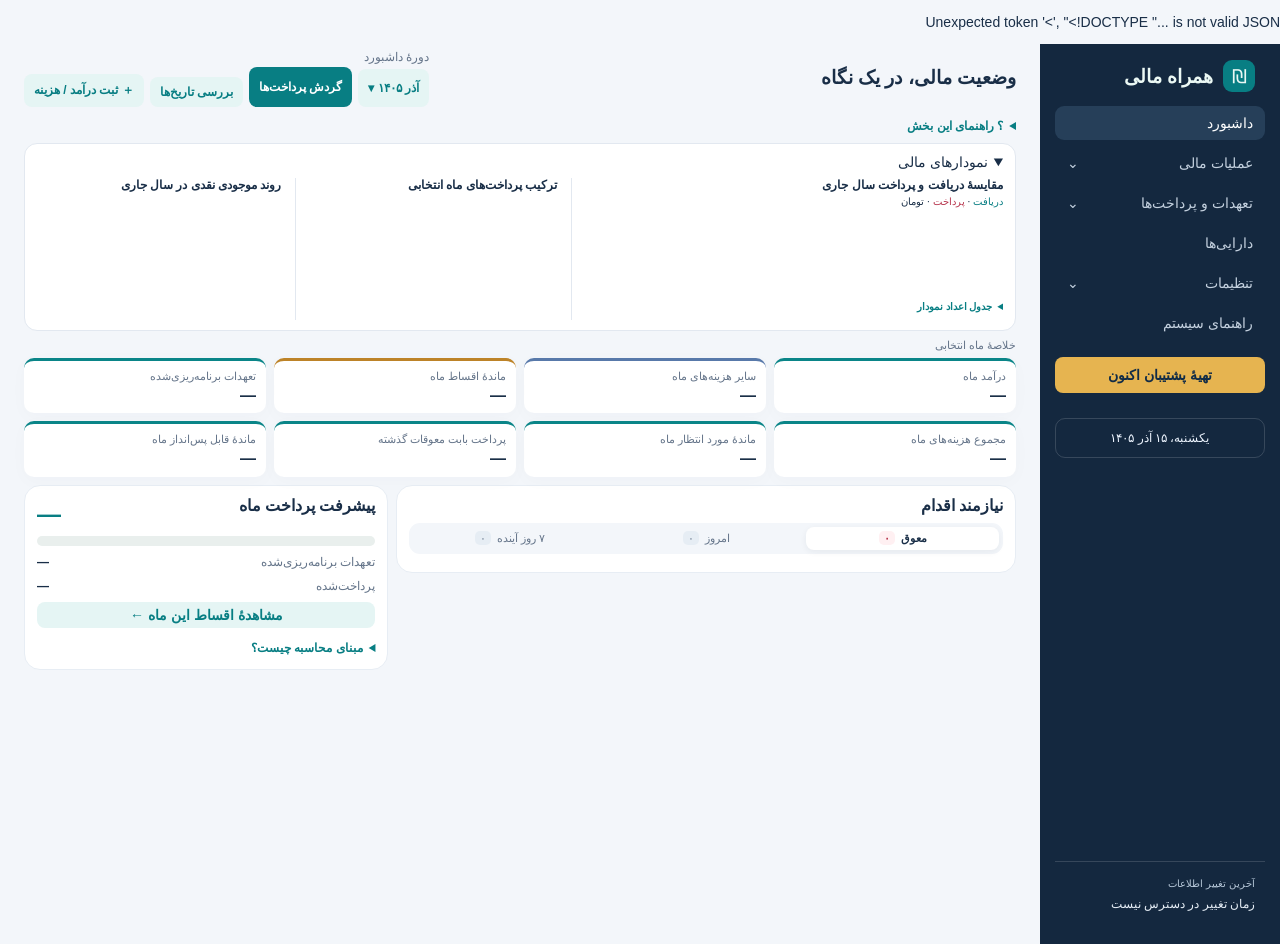
==== commit c7181fa1: "نسخهٔ ۰.۲۸.۰" ====
--- a/static/index.html
+++ b/static/index.html
@@ -4,25 +4,19 @@
     <meta charset="UTF-8" />
     <meta name="viewport" content="width=device-width, initial-scale=1.0" />
     <title>همراه مالی</title>
-    <link rel="stylesheet" href="/static/styles.css?v=0.25.0" />
+    <link rel="stylesheet" href="/static/styles.css?v=0.28.0" />
   </head>
   <body>
     <div class="shell">
       <aside>
         <div class="brand"><span>₪</span><b>همراه مالی</b></div>
-        <nav>
+        <nav aria-label="منوی اصلی">
           <button class="nav-link active" data-page="dashboard">داشبورد</button>
-          <button class="nav-link" data-page="transactions">مدیریت درآمد و هزینه</button>
-          <button class="nav-link" data-page="budgets">بودجهٔ ماهانه</button>
-          <button class="nav-link" data-page="assets">مدیریت دارایی‌ها</button>
-          <button class="nav-link" data-page="commitmentManagement">مدیریت تعهدات</button>
-          <button class="nav-link" data-page="installmentManagement">مدیریت اقساط</button>
-          <div class="nav-settings">
-            <button id="settingsNavigation" class="nav-link" data-page="settings" aria-expanded="false" aria-controls="settingsSubmenu">تنظیمات</button>
-            <div id="settingsSubmenu" class="nav-submenu" hidden><button class="nav-link" data-page="baseData">اطلاعات پایه</button><button class="nav-link" data-page="auditLog">رویدادنگاری</button></div>
-          </div>
+          <div class="nav-group"><button id="financeNavigation" class="nav-link nav-parent" data-page="financeHome" aria-expanded="false" aria-controls="financeSubmenu">عملیات مالی <span aria-hidden="true">⌄</span></button><div id="financeSubmenu" class="nav-submenu" hidden><button class="nav-link" data-page="transactions">درآمد و هزینه</button><button class="nav-link" data-page="budgets">بودجهٔ ماهانه</button></div></div>
+          <div class="nav-group"><button id="commitmentsNavigation" class="nav-link nav-parent" data-page="commitmentsHome" aria-expanded="false" aria-controls="commitmentsSubmenu">تعهدات و پرداخت‌ها <span aria-hidden="true">⌄</span></button><div id="commitmentsSubmenu" class="nav-submenu" hidden><button class="nav-link" data-page="commitmentManagement">فهرست تعهدات</button><button class="nav-link" data-page="installmentManagement">اقساط و پرداخت‌ها</button></div></div>
+          <button class="nav-link" data-page="assets">دارایی‌ها</button>
+          <div class="nav-group"><button id="settingsNavigation" class="nav-link nav-parent" data-page="settings" aria-expanded="false" aria-controls="settingsSubmenu">تنظیمات <span aria-hidden="true">⌄</span></button><div id="settingsSubmenu" class="nav-submenu" hidden><button class="nav-link" data-page="baseData">اطلاعات پایه</button><button class="nav-link" data-page="backupSettings">پشتیبان و بازیابی</button><button class="nav-link" data-page="importSettings">ورود داده از اکسل</button><button class="nav-link" data-page="auditLog">رویدادنگاری</button><button class="nav-link" data-page="releases">تاریخچهٔ نسخه‌ها</button><button class="nav-link" data-page="maintenanceSettings">نگهداری اطلاعات</button></div></div>
           <button class="nav-link" data-page="help">راهنمای سیستم</button>
-          <button class="nav-link" data-page="releases">تاریخچهٔ تغییرات</button>
         </nav>
         <div class="sidebar-backup"><button class="primary" id="manualBackup" type="button">تهیهٔ پشتیبان اکنون</button><p id="backupMessage" role="status" aria-live="polite"></p></div>
         <div class="sidebar-clock" dir="rtl" aria-label="تاریخ امروز"><span id="currentDate"></span></div>
@@ -30,8 +24,14 @@
 
       </aside>
       <main>
+<section id="financeHome" class="page"><header><h1>عملیات مالی</h1></header><div class="settings-cards"><button class="settings-card" type="button" data-page="transactions"><strong>درآمد و هزینه</strong><span>ثبت تراکنش و گزارش مالی</span><i aria-hidden="true">←</i></button><button class="settings-card" type="button" data-page="budgets"><strong>بودجهٔ ماهانه</strong><span>برنامه‌ریزی هزینه‌ها و مقایسه با بودجه</span><i aria-hidden="true">←</i></button></div></section>
+<section id="commitmentsHome" class="page"><header><h1>تعهدات و پرداخت‌ها</h1></header><div class="settings-cards"><button class="settings-card" type="button" data-page="commitmentManagement"><strong>فهرست تعهدات</strong><span>ایجاد و مدیریت تعهد</span><i aria-hidden="true">←</i></button><button class="settings-card" type="button" data-page="installmentManagement"><strong>اقساط و پرداخت‌ها</strong><span>سررسیدها و ثبت پرداخت</span><i aria-hidden="true">←</i></button></div></section>
+
         <section id="dashboard" class="page active">
-          <header class="dashboard-header"><div><p class="eyebrow">همراه مالی · نمای کلی</p><h1>وضعیت مالی، در یک نگاه</h1><p>خلاصهٔ ماه را ببینید و پرداخت بعدی را پیگیری کنید.</p></div><div class="dashboard-tools"><label class="month-filter">ماه شمسی <select id="dashboardMonth"></select></label><button class="primary" data-page="transactions">＋ ثبت درآمد / هزینه</button></div></header>
+          <header class="dashboard-header"><div><p class="eyebrow">همراه مالی · نمای کلی</p><h1>وضعیت مالی، در یک نگاه</h1><p>خلاصهٔ ماه را ببینید و پرداخت بعدی را پیگیری کنید.</p></div><div class="dashboard-tools"><label class="month-filter">دورهٔ داشبورد<input type="hidden" id="dashboardMonth" /><button class="quiet period-picker" type="button" data-period="dashboard">انتخاب سال و ماه</button></label><button class="primary" id="openCashLedger" type="button">گردش پرداخت‌ها</button><button type="button" class="quiet" id="reviewPaymentDates">بررسی تاریخ‌ها</button><button class="quiet" data-page="transactions">＋ ثبت درآمد / هزینه</button></div></header>
+          <details class="dashboard-charts panel" open><summary>نمودارهای مالی</summary>
+            <div class="dashboard-chart-grid"><article><h2 id="cashAnnualTitle">مقایسهٔ دریافت و پرداخت سال جاری</h2><p class="help-text" title="مبنای نمودار تاریخ واقعی دریافت و پرداخت است؛ ماه جاری تا امروز و ماه‌های آینده بدون مقدار هستند.">برای ریز گردش، روی ماه کلیک کنید.</p><p class="chart-legend"><span class="income-key">دریافت</span> · <span class="expense-key">پرداخت</span> · تومان</p><div id="cashAnnualBars" class="cash-year-bars"></div><details class="help"><summary>جدول اعداد نمودار</summary><div id="cashAnnualTable"></div></details></article><article><h2>ترکیب پرداخت‌های ماه انتخابی</h2><div id="cashComposition"></div></article><article><h2>روند موجودی نقدی در سال جاری</h2><p class="help-text" title="موجودی پایان ماه؛ ماه جاری تا امروز. پیش از تاریخ مبنا مقداری نمایش داده نمی‌شود.">موجودی پایان ماه / تا امروز</p><div id="cashBalanceTrend"></div></article></div>
+          </details>
           <p class="dashboard-period" id="dashboardPeriod">خلاصهٔ ماه انتخابی</p>
           <div class="stats dashboard-stats">
             <article class="income-card dashboard-card" role="button" tabindex="0" data-dashboard-view="income"><span class="stat-symbol" aria-hidden="true">↙</span><small>درآمد ماه</small><strong id="incomeValue">—</strong><p>انجام‌شده و در انتظار؛ بدون لغوشده‌ها</p></article>
@@ -40,26 +40,33 @@
             <article class="dashboard-card" role="button" tabindex="0" data-dashboard-view="installments"><small>تعهدات برنامه‌ریزی‌شده</small><strong id="dashboardPlanned">—</strong><p>جمع اقساط با سررسید این ماه</p></article>
             <article class="dashboard-card" role="button" tabindex="0" data-dashboard-view="expected"><small>مجموع هزینه‌های ماه</small><strong id="dashboardTotal">—</strong><p>تعهدات برنامه‌ریزی‌شده + سایر هزینه‌ها</p></article>
             <article class="dashboard-card" role="button" tabindex="0" data-dashboard-view="expected"><small>ماندهٔ مورد انتظار ماه</small><strong id="dashboardBalance">—</strong><p>درآمد − اقساط و هزینه‌های متعلق به همین ماه؛ بدون معوقات</p></article>
-          </div>
-          <div class="stats cash-stats">
+
             <article class="dashboard-card" role="button" tabindex="0" data-dashboard-view="arrears"><small>پرداخت بابت معوقات گذشته</small><strong id="dashboardArrearsPaid">—</strong><p>پرداخت در ماه انتخابی بابت اقساط و هزینه‌های ماه‌های قبل</p></article>
-            <article class="dashboard-card" role="button" tabindex="0" data-dashboard-view="actual"><small>موجودی واقعی قابل‌خرج</small><strong id="dashboardCash">—</strong><p id="dashboardCashCaption">مجموع وجه نقد و حساب‌ها بر اساس اطلاعات ثبت‌شده تا امروز</p></article>
+            <article class="dashboard-card" role="button" tabindex="0" data-dashboard-view="actual"><small>ماندهٔ قابل پس‌انداز ماه</small><strong id="dashboardCash">—</strong><p id="dashboardCashCaption">مجموع وجه نقد و حساب‌ها بر اساس اطلاعات ثبت‌شده تا امروز</p></article>
           </div>
           <div class="dashboard-grid">
             <article class="panel action-panel"><div class="panel-title"><div><h2>نیازمند اقدام</h2><p class="panel-caption">بر اساس امروز، مستقل از ماه انتخابی</p></div><span class="today-label" id="dashboardToday"></span></div><div class="action-tabs" role="group" aria-label="بازهٔ سررسید"><button type="button" data-action-period="overdue" aria-pressed="true" aria-controls="dashboardActionList">معوق <span id="overdueCount">۰</span></button><button type="button" data-action-period="today" aria-pressed="false" aria-controls="dashboardActionList">امروز <span id="todayCount">۰</span></button><button type="button" data-action-period="week" aria-pressed="false" aria-controls="dashboardActionList">۷ روز آینده <span id="weekCount">۰</span></button></div><p id="dashboardActionSummary" class="panel-caption" role="status"></p><div id="dashboardActionList" class="list" aria-live="polite"></div><button id="dashboardShowAll" class="quiet action-more" type="button" aria-expanded="false" aria-controls="dashboardActionList" hidden>مشاهدهٔ همه</button></article>
             <article class="panel progress-panel"><div class="panel-title"><h2>پیشرفت پرداخت ماه</h2></div><p id="commitmentSummary" class="panel-caption"></p><strong id="commitmentPercent" class="progress-percent">—</strong><p class="panel-caption" id="commitmentProgressLabel">از مبلغ اقساط ماه انتخابی پرداخت شده</p><div class="progress" role="progressbar" aria-label="پیشرفت پرداخت اقساط ماه انتخابی" aria-valuemin="0" aria-valuemax="100" aria-valuenow="0" id="commitmentProgressTrack"><i id="commitmentProgress"></i></div><div class="progress-totals"><span>تعهدات برنامه‌ریزی‌شده <b id="plannedValue">—</b></span><span>پرداخت‌شده <b id="paidValue">—</b></span></div><button id="dashboardMonthDetails" type="button" class="quiet">مشاهدهٔ اقساط این ماه ←</button><details class="help dashboard-help"><summary>مبنای محاسبه چیست؟</summary><p>اقساط بر اساس تاریخ سررسید در ماه انتخابی هستند؛ پرداخت‌های همان اقساط، مستقل از تاریخ پرداخت محاسبه می‌شوند. ماندهٔ اقساط، موجودی حساب نیست.</p></details></article>
           </div>
-          <details class="dashboard-charts panel" open><summary>نمودارهای مالی</summary>
-            <div class="chart-panels"><article><h2 id="cashAnnualTitle">مقایسهٔ دریافت و پرداخت سال جاری</h2><p class="help-text">مبنای نمودار تاریخ واقعی دریافت و پرداخت است. با انتخاب ماه، ریز دریافت و پرداخت همان ماه نمایش داده می‌شود. ماه جاری تا امروز و ماه‌های آینده بدون مقدار هستند.</p><p class="chart-legend"><span class="income-key">دریافت</span> · <span class="expense-key">پرداخت</span> · تومان</p><div id="cashAnnualBars" class="cash-year-bars"></div><details class="help"><summary>جدول اعداد نمودار</summary><div id="cashAnnualTable"></div></details></article></div>
-            <div class="chart-panels secondary-charts"><article><h2>ترکیب پرداخت‌های ماه انتخابی</h2><div id="cashComposition"></div></article><article><h2>روند موجودی قابل‌خرج در سال جاری</h2><p class="help-text">موجودی پایان هر ماه؛ ماه جاری تا امروز. پیش از تاریخ مبنا مقداری نمایش داده نمی‌شود.</p><div id="cashBalanceTrend"></div></article></div>
-          </details>
+
         </section>
 
         <section id="cashActivity" class="page">
           <header><div><h1 id="cashActivityTitle">جزئیات موجودی</h1><p id="cashActivityCaption"></p></div><button class="quiet" data-page="dashboard">بازگشت به داشبورد</button></header>
           <form id="cashOpeningForm" class="panel report-filters" hidden><h2>موجودی اولیهٔ نقد و حساب‌ها</h2><label>ابتدای روز (شمسی)<input data-jalali="day" id="cashOpeningDate" required /></label><label>مجموع موجودی نقدی (تومان)<input id="cashOpeningAmount" data-amount inputmode="numeric" required /></label><button type="submit" class="primary">ثبت موجودی اولیه</button><p class="help-text">مجموع پول قابل‌خرج در حساب‌ها و وجه نقد در ابتدای این روز را وارد کنید؛ دارایی‌هایی مثل ملک و طلا جزو آن نیستند. دریافت و پرداخت‌های همین روز و بعد از آن محاسبه می‌شوند. انتقال بین حساب‌های خودتان را درآمد یا هزینه ثبت نکنید.</p></form>
           <button class="quiet" id="cashAccountsLink" data-page="baseData" hidden>تعریف موجودی حساب‌ها در اطلاعات پایه</button><p id="cashActivityMessage" class="form-message" role="status"></p><div id="cashActivitySummary" class="finance-summary"></div><p id="cashDateWarning" class="help-text"></p>
-          <article class="panel"><div class="table-wrap"><table><thead><tr><th>تاریخ واقعی</th><th>سررسید / تعلق</th><th>عنوان</th><th>نوع</th><th>دریافت</th><th>پرداخت</th><th>عملیات</th></tr></thead><tbody id="cashActivityRows"></tbody><tfoot id="cashActivityFooter"></tfoot></table></div></article>
+          <form id="cashLedgerFilters" class="panel cash-ledger-filters" hidden>
+            <label hidden>سال پرداخت<select id="cashFilterYear"></select></label><label hidden>ماه پرداخت<select id="cashFilterMonth"></select></label><label>دورهٔ پرداخت<button class="quiet period-picker" type="button" data-period="cash">انتخاب سال و ماه</button></label>
+            <label>از تاریخ پرداخت<input id="cashFilterFrom" data-jalali="day" placeholder="همه" /></label><label>تا تاریخ پرداخت<input id="cashFilterTo" data-jalali="day" placeholder="همه" /></label>
+            <label>نوع گردش<select id="cashFilterKind"><option value="">همه</option><option value="outgoing">همهٔ پرداخت‌ها</option><option value="installment">پرداخت قسط</option><option value="expense">سایر هزینه‌ها</option><option value="income">دریافت درآمد</option></select></label>
+            <label>حساب<select id="cashFilterAccount"></select></label><label>ماه سررسید نسبت به پرداخت<select id="cashFilterRelation"><option value="">همه</option><option value="arrears">ماه‌های قبل (معوق)</option><option value="current">همان ماه</option><option value="advance">ماه‌های بعد (پیش‌پرداخت)</option></select></label>
+            <label>اعتبار تاریخ<select id="cashFilterAssumed"><option value="">همه</option><option value="yes">نیازمند تأیید</option><option value="no">بدون علامت نیازمند تأیید</option></select></label>
+            <label>جست‌وجوی عنوان / حساب<input id="cashFilterSearch" type="search" /></label><label>حداقل مبلغ (تومان)<input id="cashFilterMin" data-amount inputmode="numeric" /></label><label>حداکثر مبلغ (تومان)<input id="cashFilterMax" data-amount inputmode="numeric" /></label>
+            <button id="clearCashFilters" class="quiet" type="button">پاک‌کردن همهٔ فیلترها</button>
+            <small class="cash-filter-note">فیلترها هم‌زمان اعمال می‌شوند؛ برای بازهٔ آزاد، سال و ماه را «همه» بگذارید. فقط گردش انجام‌شده تا امروز؛ تاریخ‌های آینده در گزارش بررسی تاریخ‌ها هستند.</small>
+          </form>
+          <article id="cashReservePanel" class="panel" hidden><h2>مبالغ کنارگذاشته‌شده برای ماه انتخابی</h2><p class="help-text">فقط بخش پرداخت‌نشدهٔ اقساط و هزینه‌های همین ماه؛ هزینه‌های ثبت‌نشده در محاسبه نیستند. پرداخت معوقات قبلاً از موجودی نقدی کم شده و دوباره کسر نمی‌شود.</p><div class="table-wrap"><table><thead><tr><th>سررسید / تعلق</th><th>عنوان</th><th>نوع</th><th>مانده</th><th>عملیات</th></tr></thead><tbody id="cashReserveRows"></tbody><tfoot><tr><th colspan="3">جمع کنارگذاشته‌شده</th><td id="cashReserveTotal"></td><td></td></tr></tfoot></table></div></article>
+          <div id="cashDateReviewFilters" class="report-filters" hidden><label>نمایش<select id="cashDateReviewFilter"><option value="all">اختلاف تاریخ یا نیازمند تأیید</option><option value="assumed">تاریخ‌های فرض‌شده و نیازمند تأیید</option><option value="different">تاریخ متفاوت با سررسید</option><option value="month">ماه پرداخت متفاوت با ماه سررسید</option></select></label><p>همهٔ ماه‌ها؛ اختلاف تاریخ لزوماً خطا نیست. تاریخ‌های وارداتی بدون مدرک تأیید نشده‌اند. برای تأیید قسط، ریز پرداخت‌ها را باز کنید و تاریخ بررسی‌شده را ذخیره کنید.</p></div><article class="panel"><div class="table-wrap"><table><thead><tr><th>تاریخ دریافت / پرداخت</th><th>سررسید / تعلق</th><th>عنوان</th><th>نوع</th><th>حساب</th><th>دریافت</th><th>پرداخت</th><th>عملیات</th></tr></thead><tbody id="cashActivityRows"></tbody><tfoot id="cashActivityFooter"></tfoot></table></div></article>
         </section>
 
         <section id="transactions" class="page">
@@ -88,8 +95,8 @@
             <details id="transactionDuplicateReview" class="help"><summary>بررسی تراکنش‌های احتمالاً تکراری</summary><p>این فهرست مستقل از فیلترهای گزارش است. مبلغ، تاریخ، حساب و نوع یکسان فقط نشانهٔ شباهت است؛ هیچ رکوردی خودکار حذف نمی‌شود.</p><p id="duplicateMessage" role="status"></p><div class="table-wrap"><table><thead><tr><th>عنوان</th><th>تاریخ</th><th>نوع</th><th>مبلغ</th><th>حساب</th><th>عملیات</th></tr></thead><tbody id="duplicateRows"></tbody></table></div></details>
             <div id="financeSummary" class="finance-summary" aria-live="polite"></div>
             <div id="financeFilters" class="report-filters">
-              <label>ماه شمسی<select id="transactionMonth"></select></label>
-              <label>سال شمسی<input data-jalali="year" id="reportYear" data-count min="1200" max="1600" inputmode="numeric" placeholder="همهٔ سال‌ها" /></label>
+              <label hidden>ماه شمسی<select id="transactionMonth"></select></label>
+              <input type="hidden" id="reportYear" /><label>دورهٔ گزارش<button class="quiet period-picker" type="button" data-period="report">انتخاب سال و ماه</button></label>
               <label>از تاریخ شمسی<input data-jalali="day" id="reportStart" placeholder="۱۴۰۵/۰۱/۰۱" /></label>
               <label>تا تاریخ شمسی<input data-jalali="day" id="reportEnd" placeholder="۱۴۰۵/۱۲/۲۹" /></label>
               <label>نوع رکورد<select id="reportType"><option value="">همه</option><option value="income">درآمد</option><option value="expense">هزینه</option><option value="installment">قسط</option><option value="commitment">تعهد (تجمیع اقساط)</option></select></label>
@@ -109,7 +116,7 @@
         <section id="budgets" class="page">
           <header><div><h1>بودجهٔ ماهانه</h1><p>بودجهٔ هزینه‌های خارج از اقساط؛ مصرف واقعی و هزینه‌های در انتظار جدا نمایش داده می‌شوند.</p></div></header>
           <form id="budgetForm" class="panel report-filters">
-            <label>ماه شمسی<input data-jalali="month" id="budgetMonth" placeholder="۱۴۰۵/۰۷" required /></label>
+            <label>دورهٔ بودجه<input type="hidden" id="budgetMonth" /><button class="quiet period-picker" type="button" data-period="budget">انتخاب سال و ماه</button></label>
             <label>دستهٔ هزینه<select id="budgetCategory" required></select></label>
             <label>سقف بودجه (تومان)<input id="budgetAmount" data-amount inputmode="numeric" required /></label>
             <button class="primary" type="submit">ذخیرهٔ بودجه</button>
@@ -172,7 +179,7 @@
         <section id="installmentManagement" class="page">
           <article id="commitmentDetailSummary" class="panel" hidden><button class="quiet" data-page="commitmentManagement">بازگشت به فهرست تعهدات</button><p id="commitmentDetailValues"></p></article>
           <header><div><h1>مدیریت اقساط و پرداخت‌ها</h1><p>اقساط را فیلتر کنید و پرداخت همان ردیف را مستقیماً ثبت کنید.</p></div><button class="primary" data-page="commitmentManagement">ایجاد تعهد جدید</button></header>
-          <article class="panel"><div class="grid-filters"><div class="field"><label for="installmentMonth">ماه سررسید</label><select id="installmentMonth"></select></div><div class="field"><label for="installmentStatus">وضعیت</label><select id="installmentStatus"><option value="">همهٔ وضعیت‌ها</option></select></div><div class="field"><label for="installmentCommitment">تعهد</label><select id="installmentCommitment"><option value="">همهٔ تعهدات</option></select></div><div class="field"><label for="installmentSearch">جست‌وجوی عنوان</label><input id="installmentSearch" maxlength="120" placeholder="مثلاً رسالت" /></div><button class="quiet" id="clearInstallmentFilters" type="button">پاک‌کردن فیلترها</button></div><div class="table-wrap"><table><thead><tr><th>تعهد</th><th>سررسید</th><th>مبلغ</th><th>پرداخت</th><th>مانده</th><th>وضعیت</th><th>عملیات</th></tr></thead><tbody id="installmentRows"></tbody></table></div></article>
+          <article class="panel"><div class="grid-filters"><div class="field"><label>دورهٔ سررسید</label><input type="hidden" id="installmentMonth" /><button class="quiet period-picker" type="button" data-period="installment">انتخاب سال و ماه</button></div><div class="field"><label for="installmentStatus">وضعیت</label><select id="installmentStatus"><option value="">همهٔ وضعیت‌ها</option></select></div><div class="field"><label for="installmentCommitment">تعهد</label><select id="installmentCommitment"><option value="">همهٔ تعهدات</option></select></div><div class="field"><label for="installmentSearch">جست‌وجوی عنوان</label><input id="installmentSearch" maxlength="120" placeholder="مثلاً رسالت" /></div><button class="quiet" id="clearInstallmentFilters" type="button">پاک‌کردن فیلترها</button></div><div class="table-wrap"><table><thead><tr><th>تعهد</th><th>سررسید</th><th>تاریخ پرداخت‌ها</th><th>مبلغ</th><th>پرداخت</th><th>مانده</th><th>وضعیت</th><th>عملیات</th></tr></thead><tbody id="installmentRows"></tbody></table></div></article>
 
         </section>
         <section id="auditLog" class="page">
@@ -195,10 +202,10 @@
           <p id="baseHelp" class="help-text">موجودی ابتدای روز مبنا را ثبت کنید؛ دریافت‌ها و پرداخت‌های همان روز به بعد خودکار اعمال می‌شوند. روز مبنا برای تمام حساب‌ها یکسان است. برای حساب استفاده‌نشده موجودی صفر ثبت کنید یا آن را حذف کنید. انتقال داخلی را درآمد یا هزینه ثبت نکنید.</p><p id="baseMessage" role="status" class="form-message"></p><p id="baseWarning" class="help-text"></p>
           <div class="table-wrap"><table><thead id="baseHead"></thead><tbody id="baseRows"></tbody><tfoot id="baseFoot"></tfoot></table></div></div>
         </section>
-        <section id="settings" class="page">
-          <header><div><h1>تنظیمات سیستم</h1><p>محل و رفتار پشتیبان‌گیری دیتابیس را تعیین کنید.</p></div></header>
-          <article class="panel settings-panel"><h2>بازیابی نسخهٔ پشتیبان</h2><p class="help-text" id="restoreWarning">بازیابی، تمام اطلاعات فعلی را با اطلاعات فایل انتخاب‌شده جایگزین می‌کند؛ ادغام انجام نمی‌شود. پیش از جایگزینی، یک پشتیبان از اطلاعات فعلی ذخیره می‌شود. مسیر پشتیبان این دستگاه حفظ خواهد شد.</p><form id="restoreForm" class="form-panel"><label for="restoreFile">فایل پشتیبان دیتابیس (.db)</label><input id="restoreFile" type="file" accept=".db,.sqlite,.sqlite3" required aria-describedby="restoreWarning" /><button class="primary" type="submit">بررسی و بازیابی اطلاعات</button><p id="restoreMessage" class="form-message" role="status" aria-live="polite"></p></form></article>
-          <article class="panel settings-panel"><form id="settingsForm" class="form-panel"><h2>پشتیبان‌گیری</h2><label class="toggle-field"><input id="backupEnabled" type="checkbox" /> پشتیبان خودکار هنگام شروع، هر ۱۵ دقیقه و هنگام خروج</label><div class="field"><p class="help-text">هنگام بستن پنجرهٔ برنامه، در صورت تغییر اطلاعات پشتیبان با نام شمسی ذخیره می‌شود؛ حتی اگر پشتیبان دوره‌ای خاموش باشد.</p><label for="backupDirectory">مسیر ذخیرهٔ پشتیبان‌ها</label><input id="backupDirectory" maxlength="500" required /></div><div class="settings-actions"><button class="primary" type="submit">ذخیرهٔ تنظیمات</button></div><p class="form-message" id="settingsMessage" role="status" aria-live="polite"></p></form></article><article class="panel settings-panel"><h2>ورود داده از اکسل</h2><p class="help-text">فایل اکسل تعهدات (Sheet4) را انتخاب کنید تا تعهدات، اقساط و پرداخت‌ها به‌صورت خودکار ثبت شوند. اجرای دوباره روی همان فایل، رکورد تکراری نمی‌سازد.</p>
+<section id="settings" class="page"><header><div><h1>تنظیمات</h1><p>بخش موردنظر را انتخاب کنید؛ هر ابزار در صفحهٔ اختصاصی خود قرار دارد.</p></div></header><div class="settings-cards"><button type="button" class="settings-card" data-page="baseData"><strong>اطلاعات پایه</strong><span>بانک‌ها، حساب‌ها و دسته‌بندی‌ها</span><i aria-hidden="true">←</i></button><button type="button" class="settings-card" data-page="backupSettings"><strong>پشتیبان و بازیابی</strong><span>مسیر ذخیره، پشتیبان خودکار و بازیابی فایل</span><i aria-hidden="true">←</i></button><button type="button" class="settings-card" data-page="importSettings"><strong>ورود داده از اکسل</strong><span>قالب اکسل و واردسازی تعهدات</span><i aria-hidden="true">←</i></button><button type="button" class="settings-card" data-page="auditLog"><strong>رویدادنگاری</strong><span>پیگیری تغییرات اطلاعات</span><i aria-hidden="true">←</i></button><button type="button" class="settings-card" data-page="releases"><strong>تاریخچهٔ نسخه‌ها</strong><span>مشاهدهٔ تغییرات برنامه</span><i aria-hidden="true">←</i></button><button type="button" class="settings-card" data-page="maintenanceSettings"><strong>نگهداری اطلاعات</strong><span>پاک‌سازی اطلاعات مالی با تأیید</span><i aria-hidden="true">←</i></button></div></section>
+<section id="backupSettings" class="page"><header><h1>پشتیبان و بازیابی</h1><button class="quiet" data-page="settings">بازگشت به تنظیمات</button></header>          <article class="panel settings-panel"><form id="settingsForm" class="form-panel"><h2>پشتیبان‌گیری</h2><label class="toggle-field"><input id="backupEnabled" type="checkbox" /> پشتیبان خودکار هنگام شروع، هر ۱۵ دقیقه و هنگام خروج</label><div class="field"><p class="help-text">هنگام بستن پنجرهٔ برنامه، در صورت تغییر اطلاعات پشتیبان با نام شمسی ذخیره می‌شود؛ حتی اگر پشتیبان دوره‌ای خاموش باشد.</p><label for="backupDirectory">مسیر ذخیرهٔ پشتیبان‌ها</label><input id="backupDirectory" maxlength="500" required /></div><div class="settings-actions"><button class="primary" type="submit">ذخیرهٔ تنظیمات</button></div><p class="form-message" id="settingsMessage" role="status" aria-live="polite"></p></form></article>          <article class="panel settings-panel"><h2>بازیابی نسخهٔ پشتیبان</h2><p class="help-text" id="restoreWarning">بازیابی، تمام اطلاعات فعلی را با اطلاعات فایل انتخاب‌شده جایگزین می‌کند؛ ادغام انجام نمی‌شود. پیش از جایگزینی، یک پشتیبان از اطلاعات فعلی ذخیره می‌شود. مسیر پشتیبان این دستگاه حفظ خواهد شد.</p><form id="restoreForm" class="form-panel"><label for="restoreFile">فایل پشتیبان دیتابیس (.db)</label><input id="restoreFile" type="file" accept=".db,.sqlite,.sqlite3" required aria-describedby="restoreWarning" /><button class="primary" type="submit">بررسی و بازیابی اطلاعات</button><p id="restoreMessage" class="form-message" role="status" aria-live="polite"></p></form></article>
+</section>
+<section id="importSettings" class="page"><header><h1>ورود داده از اکسل</h1><button class="quiet" data-page="settings">بازگشت به تنظیمات</button></header><article class="panel settings-panel"><h2>ورود داده از اکسل</h2><p class="help-text">فایل اکسل تعهدات (Sheet4) را انتخاب کنید تا تعهدات، اقساط و پرداخت‌ها به‌صورت خودکار ثبت شوند. اجرای دوباره روی همان فایل، رکورد تکراری نمی‌سازد.</p>
             <p class="help-text"><a class="quiet" href="/static/templates/installments-template.xlsx" download="installments-template.xlsx">دانلود قالب اکسل</a></p>
             <details class="help">
               <summary>راهنمای تکمیل فایل اکسل و سرتیترها</summary>
@@ -216,13 +223,14 @@
               <p>«پرداخت شده» یا «تسویه شده» کل مبلغ قسط را پرداخت‌شده ثبت می‌کند و تاریخ پرداخت برابر سررسید است. پرداخت جزئی و تاریخ پرداخت جداگانه در این قالب پشتیبانی نمی‌شوند.</p>
             </details>
             <div class="field"><label for="importSheet4File">فایل اکسل (xlsx)</label><input id="importSheet4File" type="file" accept=".xlsx,.xlsm" /></div><div class="settings-actions"><button class="primary" id="importSheet4Submit" type="button">وارد کردن داده</button></div><p class="form-message" id="importSheet4Message" role="status" aria-live="polite"></p><div id="importSheet4Result" class="list" aria-live="polite"></div></article>
-          <article class="panel settings-panel">
+</section>
+<section id="maintenanceSettings" class="page"><header><h1>نگهداری اطلاعات</h1><button class="quiet" data-page="settings">بازگشت به تنظیمات</button></header>          <article class="panel settings-panel">
             <h2>خالی کردن اطلاعات مالی</h2>
             <p class="help-text">همهٔ دارایی‌ها و تاریخچهٔ ارزش آن‌ها، تراکنش‌ها، تعهدات، اقساط، پرداخت‌ها، بودجه‌های ماهانه و سوابق ورود داده حذف می‌شوند؛ رویدادهای تغییرات برای پیگیری حفظ می‌شوند تا بتوانید دوباره ایمپورت کنید. تنظیمات، حساب‌ها و دسته‌بندی‌ها حفظ می‌شوند. پیش از حذف، یک پشتیبان در پوشهٔ backups کنار دیتابیس ذخیره می‌شود.</p>
             <button class="quiet clear-data-button" id="clearFinancialData" type="button">پاک کردن همهٔ اطلاعات مالی</button>
             <p class="form-message" id="clearDataMessage" role="status" aria-live="polite"></p>
           </article>
-        </section>
+</section>
         <section id="help" class="page">
           <header><div><h1>راهنمای سیستم</h1><p>نکات کوتاه برای استفاده و نگهداری از اطلاعات مالی</p></div></header>
           <article class="panel"><h2>محل نگهداری اطلاعات</h2><p class="help-text">داده‌های مالی در دیتابیس SQLite روی همین دستگاه نگهداری می‌شوند و به سرور یا فضای ابری ارسال نمی‌شوند.</p></article>
@@ -230,16 +238,18 @@
         <section id="releases" class="page"><header><div><h1>تاریخچهٔ تغییرات</h1><p>تغییرات ثبت‌شدهٔ برنامه از جدیدترین به قدیمی‌ترین</p></div></header><details class="help"><summary>؟ راهنمای تاریخچه</summary><p>هر نگارش، زمان انتشار، شرح و بخش‌های تحت تأثیر را نشان می‌دهد. تاریخچهٔ موجود حذف یا بازنویسی نمی‌شود.</p></details><div id="releaseList" class="release-list" aria-live="polite"></div></section>
       </main>
     </div>
+    <dialog id="periodDialog" class="period-dialog" aria-labelledby="periodTitle"><form id="periodForm"><h2 id="periodTitle">انتخاب سال و ماه</h2><div class="period-fields"><label>سال<select id="periodYear"></select></label><label>ماه<select id="periodMonth"></select></label></div><div class="period-actions"><button class="primary" type="submit">اعمال</button><button class="quiet" type="button" id="periodToday">ماه جاری</button><button class="quiet" type="button" id="periodAll">همهٔ دوره‌ها</button><button class="quiet" type="button" id="periodCancel">انصراف</button></div></form></dialog>
     <template id="emptyRow"><tr><td colspan="6" class="empty-cell">هنوز داده‌ای ثبت نشده است.</td></tr></template>
-    <script src="/static/money.js?v=0.25.0"></script>
-    <script src="/static/table-sort.js?v=0.25.0"></script>
-    <script src="/static/app.js?v=0.25.0"></script>
-      <script src="/static/finance.js?v=0.25.0"></script>
-      <script src="/static/budgets.js?v=0.25.0"></script>
-      <script src="/static/base-data.js?v=0.25.0"></script>
-    <script src="/static/jalali-picker.js?v=0.25.0"></script>
-    <script src="/static/help.js?v=0.25.0"></script>
-    <script src="/static/restore.js?v=0.25.0"></script>
-    <script src="/static/dashboard-cash.js?v=0.25.0"></script>
+    <script src="/static/money.js?v=0.28.0"></script>
+    <script src="/static/table-sort.js?v=0.28.0"></script>
+    <script src="/static/app.js?v=0.28.0"></script>
+      <script src="/static/finance.js?v=0.28.0"></script>
+      <script src="/static/budgets.js?v=0.28.0"></script>
+      <script src="/static/base-data.js?v=0.28.0"></script>
+    <script src="/static/jalali-picker.js?v=0.28.0"></script>
+    <script src="/static/help.js?v=0.28.0"></script>
+    <script src="/static/restore.js?v=0.28.0"></script>
+    <script src="/static/dashboard-cash.js?v=0.28.0"></script>
+    <script src="/static/period-picker.js?v=0.28.0"></script>
   </body>
 </html>
--- a/static/styles.css
+++ b/static/styles.css
@@ -218,3 +218,119 @@
 .guide-topic { margin:12px 0; line-height:2; }.guide-topic summary { color:var(--green); font-weight:bold; cursor:pointer; }
 #help .panel { line-height:2; margin-bottom:12px; }#helpSearch { margin-top:6px; }.field-hint { display:block; font-size:11px; line-height:1.8; color:var(--muted); margin-top:4px; }
 .restore-dialog { width:540px; max-width:calc(100vw - 24px); border:1px solid var(--line); border-radius:14px; padding:22px; color:var(--ink); line-height:2; }.restore-dialog::backdrop { background:#102b4755; }#restoreProgress { overflow-wrap:anywhere; }
+
+/* Compact overview: charts first, eight summary cards, then actions. */
+#dashboard .dashboard-header { align-items:center; margin-bottom:8px; }
+#dashboard .dashboard-header h1 { font-size:19px; margin-bottom:2px; }
+#dashboard .dashboard-header .eyebrow { display:none; }
+#dashboard .dashboard-tools { gap:6px; flex-wrap:wrap; }
+#dashboard .dashboard-tools button { padding:8px 10px; font-size:12px; }
+#dashboard .dashboard-charts { padding:10px 12px; margin:0 0 8px; }
+.dashboard-chart-grid { display:grid; grid-template-columns:minmax(0,1.6fr) minmax(0,1fr) minmax(0,1fr); gap:16px; margin-top:8px; }
+.dashboard-chart-grid article { min-width:0; }
+.dashboard-chart-grid h2 { font-size:12px; }
+.dashboard-chart-grid .help-text,.dashboard-chart-grid .chart-legend { font-size:10px; margin:4px 0; }
+.dashboard-chart-grid .cash-year-bars,.dashboard-chart-grid .balance-trend { height:112px; padding:4px 0; gap:3px; }
+.dashboard-chart-grid .cash-month { min-width:22px; font-size:9px; }
+.dashboard-chart-grid .bar-pair { height:82px; margin-bottom:4px; }
+.dashboard-chart-grid .balance-trend>div { min-width:18px; font-size:9px; }
+.dashboard-chart-grid .trend-track { height:82px; }
+.dashboard-chart-grid .composition-row { padding:8px 0; gap:4px; font-size:11px; }
+.dashboard-chart-grid .help { margin:4px 0; font-size:10px; }
+#dashboard .dashboard-period { margin:6px 0; font-size:11px; }
+#dashboard .dashboard-stats { grid-template-columns:repeat(4,minmax(0,1fr)); gap:8px; }
+#dashboard .dashboard-stats article { padding:9px 11px; border-radius:10px; min-width:0; }
+#dashboard .dashboard-stats small { font-size:11px; }
+#dashboard .dashboard-stats strong { font-size:clamp(16px,1.6vw,23px); margin-top:4px; }
+#dashboard .dashboard-stats p { font-size:10px; margin:4px 0 0; }
+#dashboard .stat-symbol { display:none; }
+#dashboard .dashboard-grid { margin-top:8px; gap:8px; }
+#dashboard .dashboard-grid .panel { padding:10px 12px; }
+#dashboard .progress-percent { font-size:24px; margin:4px 0; }
+#dashboard .dashboard-help { margin-top:5px; }
+#dashboardActionList { max-height:145px; }
+.cash-ledger-filters { display:grid; grid-template-columns:repeat(4,minmax(0,1fr)); gap:10px; margin-bottom:12px; }
+.cash-ledger-filters label { display:grid; gap:4px; font-size:12px; min-width:0; }
+.cash-filter-note { grid-column:1/-1; color:var(--muted); }
+@media(max-width:1100px) {
+  .dashboard-chart-grid { grid-template-columns:repeat(2,minmax(0,1fr)); }
+  .dashboard-chart-grid article:first-child { grid-column:1/-1; }
+  .cash-ledger-filters { grid-template-columns:repeat(3,minmax(0,1fr)); }
+}
+@media(max-width:700px) {
+  #dashboard .dashboard-stats,.cash-ledger-filters { grid-template-columns:repeat(2,minmax(0,1fr)); }
+  .dashboard-chart-grid { grid-template-columns:1fr; }
+  #dashboard .dashboard-header { flex-wrap:wrap; }
+}
+
+@media(min-width:1101px) {
+  #dashboard .dashboard-stats article p { position:absolute; width:1px; height:1px; overflow:hidden; clip-path:inset(50%); white-space:nowrap; }
+  #dashboard .dashboard-stats article { padding:8px 10px; }
+  #dashboard .dashboard-stats strong { line-height:1.4; }
+  .dashboard-chart-grid article:first-child > .help-text { display:none; }
+  .dashboard-chart-grid .cash-year-bars,.dashboard-chart-grid .balance-trend { height:100px; }
+  .dashboard-chart-grid .bar-pair,.dashboard-chart-grid .trend-track { height:72px; }
+  #dashboard .progress-panel { display:grid; grid-template-columns:1fr auto; gap:4px 10px; }
+  #dashboard .progress-panel .panel-title { margin:0; grid-column:1; }
+  #dashboard #commitmentSummary { margin:0; grid-column:1; font-size:11px; }
+  #dashboard #commitmentPercent { grid-column:2; grid-row:1/3; align-self:center; }
+  #dashboard #commitmentProgressLabel { display:none; }
+  #dashboard .progress-panel .progress,#dashboard .progress-totals,#dashboardMonthDetails,#dashboard .dashboard-help { grid-column:1/-1; }
+  #dashboard .progress-totals { margin:5px 0; }
+  #dashboard .progress-totals b { display:inline; margin-inline-start:5px; }
+  #dashboard .progress-panel > .quiet { padding:5px; }
+  #dashboard .dashboard-grid .panel-caption { font-size:11px; }
+  #dashboardActionList { max-height:110px; }
+  #dashboard .dashboard-action-row { padding:6px 0; }
+  .shell:has(#dashboard.active) aside { padding-block:16px; gap:14px; }
+  .shell:has(#dashboard.active) .nav-link { padding-block:9px; }
+}
+
+@media(min-width:1101px) {
+  main:has(#dashboard.active) { padding-block:6px; }
+  #dashboard .dashboard-header > div:first-child > p { display:none; }
+  #dashboard .section-guide { margin-bottom:5px; }
+  .dashboard-chart-grid article:last-child > .help-text,.dashboard-chart-grid #cashBalanceTrend > .help-text { display:none; }
+  #dashboard .action-panel .panel-title .panel-caption { display:none; }
+  #dashboard .action-tabs button { padding:5px 8px; font-size:11px; }
+  #dashboardActionList { max-height:92px; }
+}
+
+@media(min-width:1101px) {
+  .dashboard-chart-grid .cash-year-bars,.dashboard-chart-grid .balance-trend { height:82px; }
+  .dashboard-chart-grid .bar-pair,.dashboard-chart-grid .trend-track { height:55px; }
+  #dashboardActionList { max-height:70px; }
+}
+
+/* Period selection and overview refinements (0.27.1). */
+.period-dialog { width:380px; max-width:calc(100vw - 24px); border:1px solid var(--line); border-radius:12px; padding:20px; color:var(--ink); }
+.period-dialog::backdrop { background:#102b4755; }
+.period-fields { display:grid; grid-template-columns:1fr 1fr; gap:12px; margin:18px 0; }
+.period-fields label { display:grid; gap:6px; }
+.period-actions { display:flex; flex-wrap:wrap; gap:8px; }
+.period-picker { min-height:38px; white-space:nowrap; }
+.dashboard-chart-grid > article + article { border-inline-start:1px solid var(--line); padding-inline-start:14px; }
+#dashboard .dashboard-stats strong { font-size:clamp(15px,1.25vw,18px); margin-top:2px; }
+#dashboard .dashboard-stats article { padding-block:6px; }
+#dashboardActionList { max-height:none; overflow:visible; }
+@media(max-width:1100px) {
+  .dashboard-chart-grid > article:nth-child(2) { border-inline-start:0; padding-inline-start:0; }
+}
+@media(max-width:700px) {
+  .dashboard-chart-grid > article + article { border-inline-start:0; padding-inline-start:0; border-top:1px solid var(--line); padding-top:12px; }
+}
+
+.nav-group > .nav-link { width:100%; }
+.nav-parent { display:flex; align-items:center; justify-content:space-between; gap:6px; }
+.nav-parent[aria-expanded="true"] > span { transform:rotate(180deg); }
+.settings-cards { display:grid; grid-template-columns:repeat(auto-fit,minmax(240px,1fr)); gap:14px; }
+.settings-card { display:grid; grid-template-columns:1fr auto; gap:8px; text-align:right; border:1px solid var(--line); border-radius:12px; background:var(--surface); padding:20px; color:var(--ink); font:inherit; cursor:pointer; }
+.settings-card strong { font-size:16px; }.settings-card span { grid-column:1; color:var(--muted); font-size:12px; line-height:1.8; }
+.settings-card i { grid-column:2; grid-row:1/3; align-self:center; color:var(--green); font-style:normal; font-size:22px; }
+.settings-card:hover { border-color:var(--green); background:#f6fbfa; }
+#backupSettings .settings-panel,#importSettings .settings-panel,#maintenanceSettings .settings-panel { margin-bottom:16px; }
+.dashboard-chart-grid .balance-trend>div { min-width:0; }
+
+/* Keep short navigation landing pages aligned with the top of the sidebar. */
+main { align-self:start; margin-block:0; }
+.nav-group .nav-submenu .nav-link { padding-block:6px; }
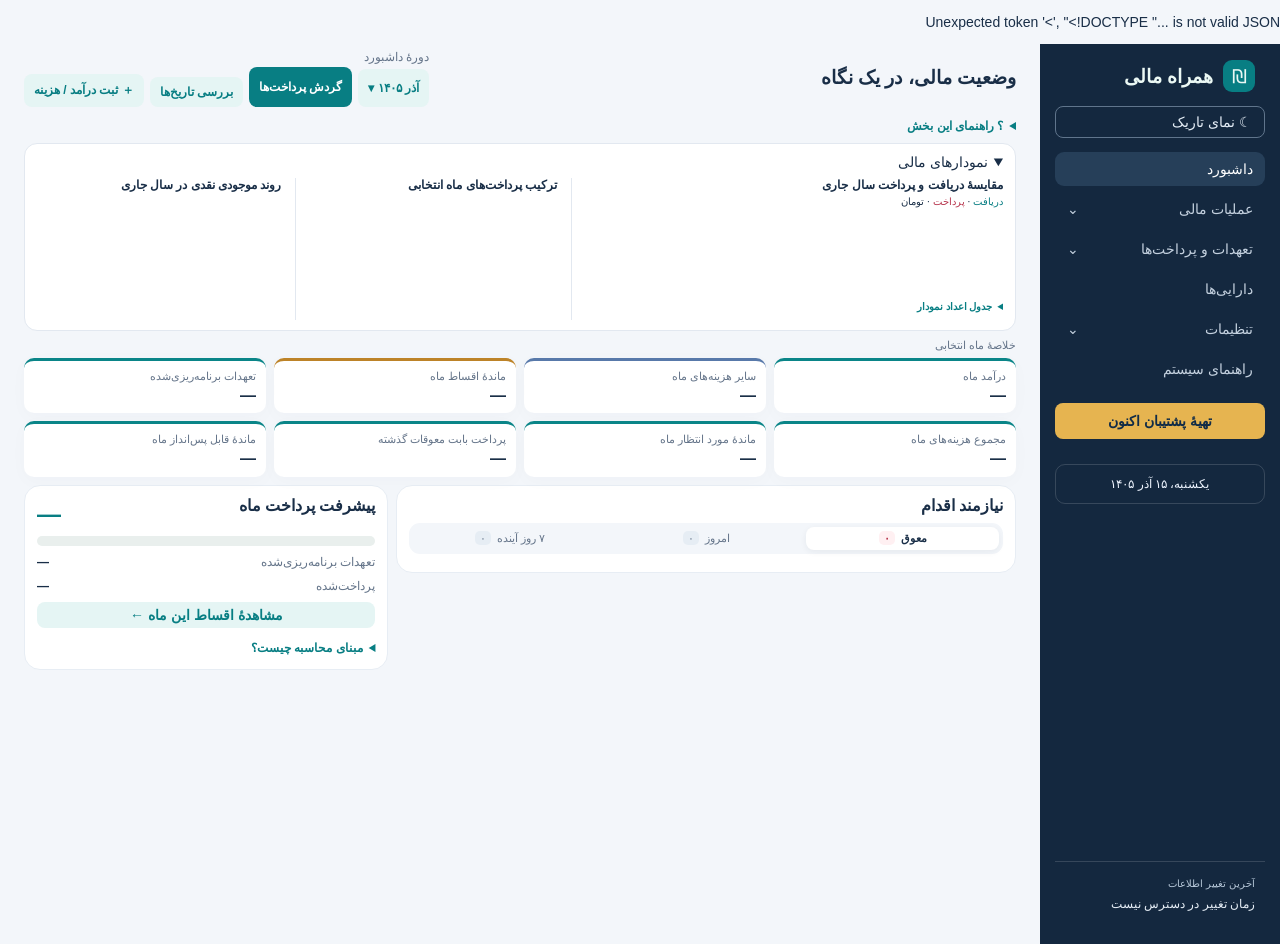
==== commit 88697484: "نسخهٔ ۰.۲۹.۰" ====
--- a/static/index.html
+++ b/static/index.html
@@ -4,12 +4,14 @@
     <meta charset="UTF-8" />
     <meta name="viewport" content="width=device-width, initial-scale=1.0" />
     <title>همراه مالی</title>
-    <link rel="stylesheet" href="/static/styles.css?v=0.28.0" />
+    <script src="/static/theme.js?v=0.29.0"></script>
+    <link rel="stylesheet" href="/static/styles.css?v=0.29.0" />
   </head>
   <body>
     <div class="shell">
       <aside>
         <div class="brand"><span>₪</span><b>همراه مالی</b></div>
+        <button id="themeToggle" type="button" class="theme-toggle" aria-pressed="false">☾ نمای تاریک</button>
         <nav aria-label="منوی اصلی">
           <button class="nav-link active" data-page="dashboard">داشبورد</button>
           <div class="nav-group"><button id="financeNavigation" class="nav-link nav-parent" data-page="financeHome" aria-expanded="false" aria-controls="financeSubmenu">عملیات مالی <span aria-hidden="true">⌄</span></button><div id="financeSubmenu" class="nav-submenu" hidden><button class="nav-link" data-page="transactions">درآمد و هزینه</button><button class="nav-link" data-page="budgets">بودجهٔ ماهانه</button></div></div>
@@ -240,16 +242,17 @@
     </div>
     <dialog id="periodDialog" class="period-dialog" aria-labelledby="periodTitle"><form id="periodForm"><h2 id="periodTitle">انتخاب سال و ماه</h2><div class="period-fields"><label>سال<select id="periodYear"></select></label><label>ماه<select id="periodMonth"></select></label></div><div class="period-actions"><button class="primary" type="submit">اعمال</button><button class="quiet" type="button" id="periodToday">ماه جاری</button><button class="quiet" type="button" id="periodAll">همهٔ دوره‌ها</button><button class="quiet" type="button" id="periodCancel">انصراف</button></div></form></dialog>
     <template id="emptyRow"><tr><td colspan="6" class="empty-cell">هنوز داده‌ای ثبت نشده است.</td></tr></template>
-    <script src="/static/money.js?v=0.28.0"></script>
-    <script src="/static/table-sort.js?v=0.28.0"></script>
-    <script src="/static/app.js?v=0.28.0"></script>
-      <script src="/static/finance.js?v=0.28.0"></script>
-      <script src="/static/budgets.js?v=0.28.0"></script>
-      <script src="/static/base-data.js?v=0.28.0"></script>
-    <script src="/static/jalali-picker.js?v=0.28.0"></script>
-    <script src="/static/help.js?v=0.28.0"></script>
-    <script src="/static/restore.js?v=0.28.0"></script>
-    <script src="/static/dashboard-cash.js?v=0.28.0"></script>
-    <script src="/static/period-picker.js?v=0.28.0"></script>
+    <script src="/static/money.js?v=0.29.0"></script>
+    <script src="/static/table-sort.js?v=0.29.0"></script>
+    <script src="/static/grid-actions.js?v=0.29.0"></script>
+    <script src="/static/app.js?v=0.29.0"></script>
+      <script src="/static/finance.js?v=0.29.0"></script>
+      <script src="/static/budgets.js?v=0.29.0"></script>
+      <script src="/static/base-data.js?v=0.29.0"></script>
+    <script src="/static/jalali-picker.js?v=0.29.0"></script>
+    <script src="/static/help.js?v=0.29.0"></script>
+    <script src="/static/restore.js?v=0.29.0"></script>
+    <script src="/static/dashboard-cash.js?v=0.29.0"></script>
+    <script src="/static/period-picker.js?v=0.29.0"></script>
   </body>
 </html>
--- a/static/styles.css
+++ b/static/styles.css
@@ -334,3 +334,38 @@
 /* Keep short navigation landing pages aligned with the top of the sidebar. */
 main { align-self:start; margin-block:0; }
 .nav-group .nav-submenu .nav-link { padding-block:6px; }
+
+/* Theme palette and compact accessible grid actions. */
+:root { color-scheme:light; --control:#fff; --raised:#f8fafc; }
+:root[data-theme="dark"] { color-scheme:dark; --ink:#e4edf6; --muted:#a8b8cb; --line:#34465c; --bg:#101923; --surface:#192635; --control:#14202e; --raised:#213247; --green:#64d5c8; --green-soft:#173e40; --amber:#efc06b; --amber-soft:#45351c; --red:#ff8d9e; --red-soft:#452735; }
+.theme-toggle { border:1px solid #60758c; border-radius:8px; padding:7px 12px; color:#e4edf6; background:transparent; font:inherit; cursor:pointer; text-align:right; }
+:root[data-theme="dark"] aside { background:#0d1723; }
+:root[data-theme="dark"] :is(input,select,textarea,.facet summary,.facet-options) { background:var(--control); color:var(--ink); border-color:var(--line); }
+:root[data-theme="dark"] :is(th,tfoot,.aggregate-row,.inline-payment-row td,.inline-edit-row td,.payment-details-row td) { background:var(--raised); }
+:root[data-theme="dark"] :is(dialog,.section-guide>div,.release-item) { background:var(--surface); color:var(--ink); border-color:var(--line); }
+:root[data-theme="dark"] :is(.dashboard-grid .panel,.settings-card) { border-color:var(--line); }
+:root[data-theme="dark"] :is(.settings-card:hover,.facet-options label:hover) { background:var(--raised); }
+:root[data-theme="dark"] .primary { background:var(--green); color:#082623; }
+:root[data-theme="dark"] .jalali-days button[aria-pressed="true"] { color:#082623; }
+:root[data-theme="dark"] .sidebar-backup .primary { background:#e6b450; color:#102b47; }
+:root[data-theme="dark"] :is(.progress,.action-tabs,.action-tabs span) { background:var(--raised); }
+:root[data-theme="dark"] .action-tabs button { color:var(--muted); }
+:root[data-theme="dark"] .action-tabs button[aria-pressed="true"] { background:var(--surface); color:var(--ink); }
+:root[data-theme="dark"] :is(.due-badge,.due-badge.overdue) { background:var(--red-soft); color:var(--red); }
+:root[data-theme="dark"] .due-badge.today { background:var(--amber-soft); color:var(--amber); }
+:root[data-theme="dark"] .due-badge.week { background:var(--green-soft); color:var(--green); }
+:root[data-theme="dark"] tr.payment-paid { --payment-color:#8be2b0; }
+:root[data-theme="dark"] tr.payment-unpaid { --payment-color:#9bc8ff; }
+:root[data-theme="dark"] tr.payment-partial { --payment-color:#f3cc80; }
+:root[data-theme="dark"] tr.payment-overdue { --payment-color:#ff98a5; }
+:root[data-theme="dark"] tr.payment-cancelled { --payment-color:#d0b9e8; }
+:root[data-theme="dark"] .income-bar { background:#64d5c8; }
+:root[data-theme="dark"] .expense-bar { background:#ff8d9e; }
+:root[data-theme="dark"] .income-key { color:#64d5c8; }
+:root[data-theme="dark"] .expense-key { color:#ff8d9e; }
+:root[data-theme="dark"] .clear-data-button { color:var(--red); }
+td button.grid-icon-action { display:inline-grid; place-items:center; width:34px; height:34px; min-height:34px; padding:6px; border:1px solid var(--line); border-radius:9px; margin:2px; vertical-align:middle; background:var(--surface); }
+td button.grid-icon-action:hover { background:var(--green-soft)!important; border-color:var(--green); }
+.grid-icon-action svg { width:20px; height:20px; fill:none; stroke:currentColor; stroke-width:1.7; stroke-linecap:round; stroke-linejoin:round; pointer-events:none; }
+.grid-action-tooltip { position:fixed; z-index:10000; pointer-events:none; max-width:min(280px,calc(100vw - 16px)); padding:7px 11px; border-radius:8px; background:var(--ink); color:var(--bg); box-shadow:0 4px 16px #0004; font-size:12px; line-height:1.7; text-align:center; }
+@media(forced-colors:active) { td button.grid-icon-action { border:1px solid ButtonText; } }
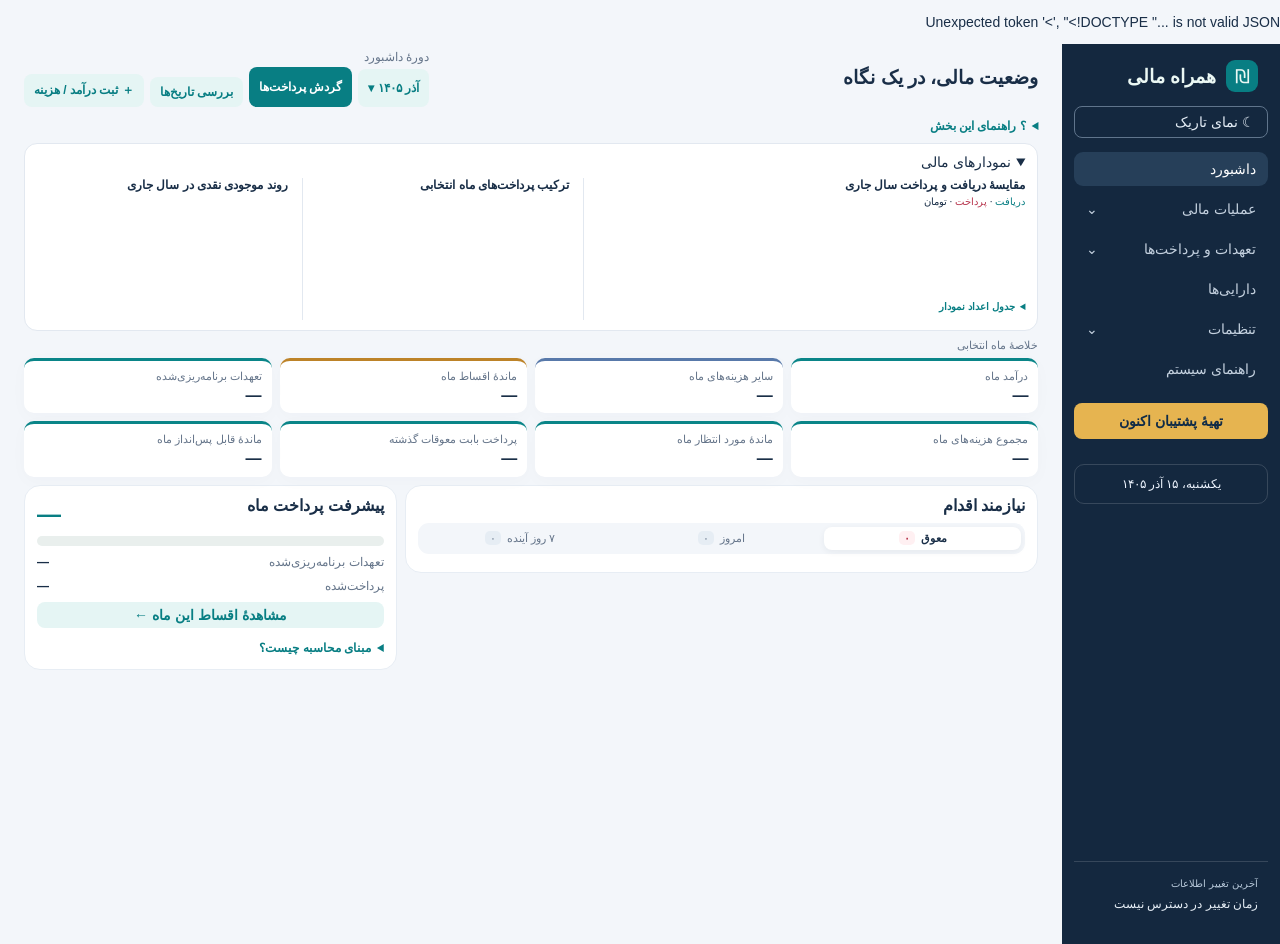
==== commit 677c4245: "نسخهٔ ۰.۳۱.۰" ====
--- a/static/index.html
+++ b/static/index.html
@@ -4,8 +4,8 @@
     <meta charset="UTF-8" />
     <meta name="viewport" content="width=device-width, initial-scale=1.0" />
     <title>همراه مالی</title>
-    <script src="/static/theme.js?v=0.29.0"></script>
-    <link rel="stylesheet" href="/static/styles.css?v=0.29.0" />
+    <script src="/static/theme.js?v=0.31.1"></script>
+    <link rel="stylesheet" href="/static/styles.css?v=0.31.1" />
   </head>
   <body>
     <div class="shell">
@@ -174,7 +174,7 @@
               <button class="quiet" id="previewCommitment" type="button">نمایش پیش‌نمایش اقساط</button>
               <button class="primary" id="saveCommitment" type="submit" disabled>تأیید و ثبت تعهد</button><p class="form-message" id="commitmentMessage" role="status" aria-live="polite"></p>
             </form>
-            <article class="panel"><div class="panel-title"><h2>پیش‌نمایش اقساط</h2><span id="previewSummary">ابتدا اطلاعات را وارد کنید.</span></div><div class="table-wrap"><table><thead><tr><th>شماره</th><th>سررسید شمسی</th><th>مبلغ قسط</th></tr></thead><tbody id="previewRows"><tr><td colspan="3" class="empty-cell">پیش‌نمایشی ایجاد نشده است.</td></tr></tbody></table></div></article>
+            <article class="panel"><div class="panel-title"><h2>پیش‌نمایش اقساط</h2><span id="previewSummary">ابتدا اطلاعات را وارد کنید.</span></div><div id="previousPaymentControls" hidden><p class="help-text">اقساط قبلاً پرداخت‌شده را انتخاب کنید. تاریخ پیش‌فرض برابر سررسید و قابل اصلاح است؛ تا زمان اصلاح، در گزارش بررسی تاریخ‌ها «فرض‌شده» خواهد بود. پرداخت‌های قبل از تاریخ موجودی اولیه، دوباره از موجودی کسر نمی‌شوند.</p><div class="settings-actions"><label>تعداد اقساط اولِ پرداخت‌شده <input id="previousPaidCount" data-count inputmode="numeric" value="۰" /></label><button type="button" class="quiet" id="applyPreviousPaidCount">انتخاب اقساط اول</button></div></div><div class="table-wrap"><table><thead><tr><th>شماره</th><th>سررسید شمسی</th><th>مبلغ قسط</th><th>پرداخت قبلی</th><th>مبلغ پرداخت‌شده</th><th>تاریخ پرداخت</th><th>حساب</th></tr></thead><tbody id="previewRows"><tr><td colspan="7" class="empty-cell">پیش‌نمایشی ایجاد نشده است.</td></tr></tbody></table></div></article>
           </div>
         </section>
 
@@ -242,17 +242,17 @@
     </div>
     <dialog id="periodDialog" class="period-dialog" aria-labelledby="periodTitle"><form id="periodForm"><h2 id="periodTitle">انتخاب سال و ماه</h2><div class="period-fields"><label>سال<select id="periodYear"></select></label><label>ماه<select id="periodMonth"></select></label></div><div class="period-actions"><button class="primary" type="submit">اعمال</button><button class="quiet" type="button" id="periodToday">ماه جاری</button><button class="quiet" type="button" id="periodAll">همهٔ دوره‌ها</button><button class="quiet" type="button" id="periodCancel">انصراف</button></div></form></dialog>
     <template id="emptyRow"><tr><td colspan="6" class="empty-cell">هنوز داده‌ای ثبت نشده است.</td></tr></template>
-    <script src="/static/money.js?v=0.29.0"></script>
-    <script src="/static/table-sort.js?v=0.29.0"></script>
-    <script src="/static/grid-actions.js?v=0.29.0"></script>
-    <script src="/static/app.js?v=0.29.0"></script>
-      <script src="/static/finance.js?v=0.29.0"></script>
-      <script src="/static/budgets.js?v=0.29.0"></script>
-      <script src="/static/base-data.js?v=0.29.0"></script>
-    <script src="/static/jalali-picker.js?v=0.29.0"></script>
-    <script src="/static/help.js?v=0.29.0"></script>
-    <script src="/static/restore.js?v=0.29.0"></script>
-    <script src="/static/dashboard-cash.js?v=0.29.0"></script>
-    <script src="/static/period-picker.js?v=0.29.0"></script>
+    <script src="/static/money.js?v=0.31.1"></script>
+    <script src="/static/table-sort.js?v=0.31.1"></script>
+    <script src="/static/grid-actions.js?v=0.31.1"></script>
+    <script src="/static/app.js?v=0.31.1"></script>
+      <script src="/static/finance.js?v=0.31.1"></script>
+      <script src="/static/budgets.js?v=0.31.1"></script>
+      <script src="/static/base-data.js?v=0.31.1"></script>
+    <script src="/static/jalali-picker.js?v=0.31.1"></script>
+    <script src="/static/help.js?v=0.31.1"></script>
+    <script src="/static/restore.js?v=0.31.1"></script>
+    <script src="/static/dashboard-cash.js?v=0.31.1"></script>
+    <script src="/static/period-picker.js?v=0.31.1"></script>
   </body>
 </html>
--- a/static/styles.css
+++ b/static/styles.css
@@ -369,3 +369,39 @@
 .grid-icon-action svg { width:20px; height:20px; fill:none; stroke:currentColor; stroke-width:1.7; stroke-linecap:round; stroke-linejoin:round; pointer-events:none; }
 .grid-action-tooltip { position:fixed; z-index:10000; pointer-events:none; max-width:min(280px,calc(100vw - 16px)); padding:7px 11px; border-radius:8px; background:var(--ink); color:var(--bg); box-shadow:0 4px 16px #0004; font-size:12px; line-height:1.7; text-align:center; }
 @media(forced-colors:active) { td button.grid-icon-action { border:1px solid ButtonText; } }
+
+/* Desktop windows: let content shrink while wide grids scroll locally. */
+@media(min-width:701px) {
+  .shell { grid-template-columns:clamp(180px,17vw,240px) minmax(0,1fr); }
+  .shell > aside { position:sticky; top:0; height:100vh; overflow-y:auto; padding:18px 12px; gap:16px; }
+  aside nav { grid-template-columns:minmax(0,1fr); }
+  aside .nav-link { text-align:right; }
+  main { max-width:none; padding:22px clamp(14px,2vw,36px); }
+  .panel,.columns > *, .field,.stats > *, .form-panel > * { min-width:0; }
+  .table-wrap { max-width:100%; overscroll-behavior-x:contain; }
+  header,.panel-title { flex-wrap:wrap; }
+  .stats strong { overflow-wrap:anywhere; }
+  .grid-filters,.payment-fields,.inline-payment-fields,.inline-edit-fields { grid-template-columns:repeat(auto-fit,minmax(150px,1fr)); }
+  .commitment-filters { grid-template-columns:repeat(auto-fit,minmax(150px,1fr)); }
+  .dashboard-chart-grid .cash-year-bars,.dashboard-chart-grid .balance-trend { overflow-x:auto; }
+}
+@media(min-width:701px) and (max-width:1200px) {
+  .columns,.form-columns,.definition-columns { grid-template-columns:minmax(0,1fr); }
+  #dashboard .dashboard-stats { grid-template-columns:repeat(2,minmax(0,1fr)); }
+  .dashboard-grid { grid-template-columns:minmax(0,1fr); }
+  .dashboard-chart-grid { grid-template-columns:repeat(2,minmax(0,1fr)); }
+  .dashboard-chart-grid article:first-child { grid-column:1/-1; }
+  .dashboard-chart-grid > article:nth-child(2) { border-inline-start:0; padding-inline-start:0; }
+  .cash-ledger-filters { grid-template-columns:repeat(2,minmax(0,1fr)); }
+}
+@media(min-width:1600px) {
+  .dashboard-chart-grid .cash-year-bars,.dashboard-chart-grid .balance-trend { height:132px; }
+  .dashboard-chart-grid .bar-pair,.dashboard-chart-grid .trend-track { height:100px; }
+}
+
+/* Editable historical payments in the commitment preview. */
+#previewRows input.previous-paid { width:18px; min-height:18px; }
+#previewRows .previous-amount { min-width:150px; }
+#previewRows .date-entry { min-width:175px; }
+#previewRows .previous-account { min-width:130px; }
+#previousPaymentControls { margin-bottom:14px; }
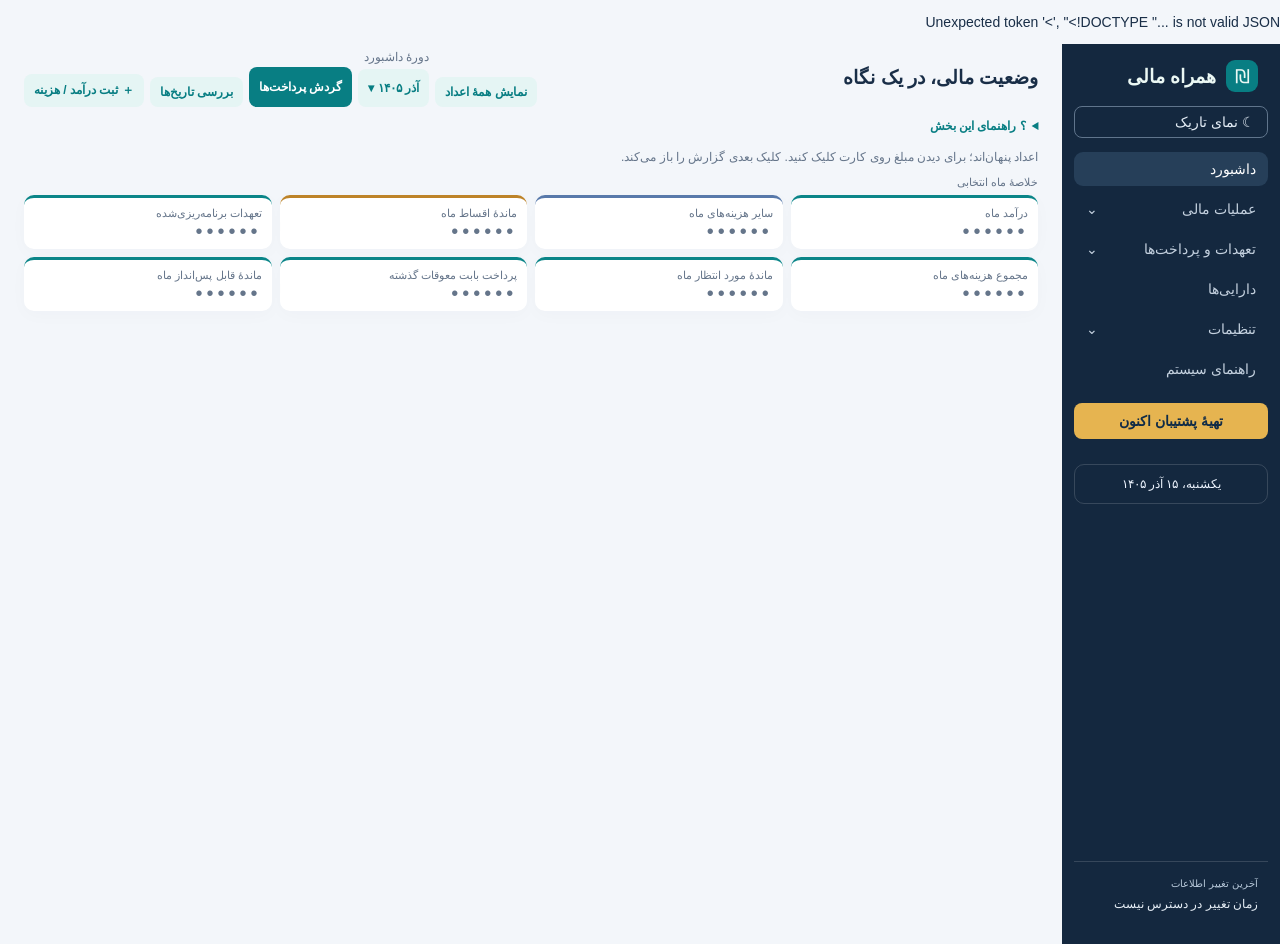
==== commit 7cc17c66: "کد نسخهٔ ۰.۳۲.۰" ====
--- a/static/index.html
+++ b/static/index.html
@@ -4,14 +4,14 @@
     <meta charset="UTF-8" />
     <meta name="viewport" content="width=device-width, initial-scale=1.0" />
     <title>همراه مالی</title>
-    <script src="/static/theme.js?v=0.31.1"></script>
-    <link rel="stylesheet" href="/static/styles.css?v=0.31.1" />
+    <script src="/static/theme.js?v=0.32.0"></script>
+    <link rel="stylesheet" href="/static/styles.css?v=0.32.0" />
   </head>
   <body>
     <div class="shell">
       <aside>
         <div class="brand"><span>₪</span><b>همراه مالی</b></div>
-        <button id="themeToggle" type="button" class="theme-toggle" aria-pressed="false">☾ نمای تاریک</button>
+        <p id="profileGreeting" class="profile-greeting" hidden></p><button id="themeToggle" type="button" class="theme-toggle" aria-pressed="false">☾ نمای تاریک</button>
         <nav aria-label="منوی اصلی">
           <button class="nav-link active" data-page="dashboard">داشبورد</button>
           <div class="nav-group"><button id="financeNavigation" class="nav-link nav-parent" data-page="financeHome" aria-expanded="false" aria-controls="financeSubmenu">عملیات مالی <span aria-hidden="true">⌄</span></button><div id="financeSubmenu" class="nav-submenu" hidden><button class="nav-link" data-page="transactions">درآمد و هزینه</button><button class="nav-link" data-page="budgets">بودجهٔ ماهانه</button></div></div>
@@ -29,9 +29,9 @@
 <section id="financeHome" class="page"><header><h1>عملیات مالی</h1></header><div class="settings-cards"><button class="settings-card" type="button" data-page="transactions"><strong>درآمد و هزینه</strong><span>ثبت تراکنش و گزارش مالی</span><i aria-hidden="true">←</i></button><button class="settings-card" type="button" data-page="budgets"><strong>بودجهٔ ماهانه</strong><span>برنامه‌ریزی هزینه‌ها و مقایسه با بودجه</span><i aria-hidden="true">←</i></button></div></section>
 <section id="commitmentsHome" class="page"><header><h1>تعهدات و پرداخت‌ها</h1></header><div class="settings-cards"><button class="settings-card" type="button" data-page="commitmentManagement"><strong>فهرست تعهدات</strong><span>ایجاد و مدیریت تعهد</span><i aria-hidden="true">←</i></button><button class="settings-card" type="button" data-page="installmentManagement"><strong>اقساط و پرداخت‌ها</strong><span>سررسیدها و ثبت پرداخت</span><i aria-hidden="true">←</i></button></div></section>
 
-        <section id="dashboard" class="page active">
-          <header class="dashboard-header"><div><p class="eyebrow">همراه مالی · نمای کلی</p><h1>وضعیت مالی، در یک نگاه</h1><p>خلاصهٔ ماه را ببینید و پرداخت بعدی را پیگیری کنید.</p></div><div class="dashboard-tools"><label class="month-filter">دورهٔ داشبورد<input type="hidden" id="dashboardMonth" /><button class="quiet period-picker" type="button" data-period="dashboard">انتخاب سال و ماه</button></label><button class="primary" id="openCashLedger" type="button">گردش پرداخت‌ها</button><button type="button" class="quiet" id="reviewPaymentDates">بررسی تاریخ‌ها</button><button class="quiet" data-page="transactions">＋ ثبت درآمد / هزینه</button></div></header>
-          <details class="dashboard-charts panel" open><summary>نمودارهای مالی</summary>
+        <section id="dashboard" class="page active privacy-masked">
+          <header class="dashboard-header"><div><p class="eyebrow">همراه مالی · نمای کلی</p><h1>وضعیت مالی، در یک نگاه</h1><p>خلاصهٔ ماه را ببینید و پرداخت بعدی را پیگیری کنید.</p></div><div class="dashboard-tools"><button type="button" id="dashboardPrivacy" class="quiet" aria-pressed="false">نمایش همهٔ اعداد</button><label class="month-filter">دورهٔ داشبورد<input type="hidden" id="dashboardMonth" /><button class="quiet period-picker" type="button" data-period="dashboard">انتخاب سال و ماه</button></label><button class="primary" id="openCashLedger" type="button">گردش پرداخت‌ها</button><button type="button" class="quiet" id="reviewPaymentDates">بررسی تاریخ‌ها</button><button class="quiet" data-page="transactions">＋ ثبت درآمد / هزینه</button></div></header>
+          <p class="privacy-notice">اعداد پنهان‌اند؛ برای دیدن مبلغ روی کارت کلیک کنید. کلیک بعدی گزارش را باز می‌کند.</p><details class="dashboard-charts panel" open><summary>نمودارهای مالی</summary>
             <div class="dashboard-chart-grid"><article><h2 id="cashAnnualTitle">مقایسهٔ دریافت و پرداخت سال جاری</h2><p class="help-text" title="مبنای نمودار تاریخ واقعی دریافت و پرداخت است؛ ماه جاری تا امروز و ماه‌های آینده بدون مقدار هستند.">برای ریز گردش، روی ماه کلیک کنید.</p><p class="chart-legend"><span class="income-key">دریافت</span> · <span class="expense-key">پرداخت</span> · تومان</p><div id="cashAnnualBars" class="cash-year-bars"></div><details class="help"><summary>جدول اعداد نمودار</summary><div id="cashAnnualTable"></div></details></article><article><h2>ترکیب پرداخت‌های ماه انتخابی</h2><div id="cashComposition"></div></article><article><h2>روند موجودی نقدی در سال جاری</h2><p class="help-text" title="موجودی پایان ماه؛ ماه جاری تا امروز. پیش از تاریخ مبنا مقداری نمایش داده نمی‌شود.">موجودی پایان ماه / تا امروز</p><div id="cashBalanceTrend"></div></article></div>
           </details>
           <p class="dashboard-period" id="dashboardPeriod">خلاصهٔ ماه انتخابی</p>
@@ -73,7 +73,7 @@
 
         <section id="transactions" class="page">
           <header><div><h1>مدیریت درآمدها و هزینه‌ها</h1><p>ثبت و ویرایش تراکنش‌ها و بررسی یکپارچهٔ تعهدات و اقساط.</p></div><button id="toggleTransactionEntry" class="primary" type="button" aria-expanded="false" aria-controls="transactionEntry">＋ ثبت درآمد / هزینه</button></header>
-          <div id="transactionEntry" class="columns form-columns" hidden>
+          <dialog id="transactionEntry" class="entry-dialog" aria-labelledby="transactionFormTitle"><div class="entry-heading"><h2>ثبت درآمد / هزینه</h2><button type="button" class="quiet" id="closeTransactionEntry">بستن ×</button></div>
             <form id="transactionForm" class="panel form-panel">
               <h2 id="transactionFormTitle">تراکنش جدید</h2>
               <div class="field"><label for="transactionTitle">عنوان</label><input id="transactionTitle" maxlength="120" required /></div>
@@ -85,13 +85,12 @@
               <div class="field"><label for="transactionSettledDate">تاریخ واقعی دریافت / پرداخت (شمسی)</label><input data-jalali="day" id="transactionSettledDate" placeholder="۱۴۰۵/۰۷/۱۵" /></div>
               <div class="field"><label for="transactionCategory">دسته‌بندی</label><select id="transactionCategory"></select></div>
               <div class="field"><label for="transactionAccount">حساب</label><select id="transactionAccount"></select></div>
-              <div class="field"><label for="transactionPayment">اتصال به پرداخت ثبت‌شدهٔ قسط</label><select id="transactionPayment"><option value="">هزینهٔ مستقل / بدون اتصال</option></select><small>انتخاب پرداخت، مبلغ، سررسید، تاریخ پرداخت و حساب را از آن می‌گیرد. این هزینه در جمع سایر هزینه‌ها و بودجه دوباره حساب نمی‌شود. برای تغییر مبلغِ هزینهٔ متصل، پرداخت قسط را ویرایش کنید؛ تغییرات همگام می‌شوند. حذف پرداخت، هزینه را مستقل می‌کند.</small></div>
+              <div class="field"><label for="transactionPayment">اتصال به پرداخت ثبت‌شدهٔ قسط</label><select id="transactionPayment"><option value="">هزینهٔ مستقل / بدون اتصال</option></select><details class="field-help"><summary>راهنمای اتصال به قسط</summary><p>انتخاب پرداخت، مبلغ، سررسید، تاریخ پرداخت و حساب را از آن می‌گیرد. این هزینه در جمع سایر هزینه‌ها و بودجه دوباره حساب نمی‌شود. برای تغییر مبلغِ هزینهٔ متصل، پرداخت قسط را ویرایش کنید؛ تغییرات همگام می‌شوند. حذف پرداخت، هزینه را مستقل می‌کند.</p></details></div>
               <div class="field"><label for="transactionNote">شرح</label><input id="transactionNote" maxlength="300" placeholder="توضیحات اختیاری" /></div>
               <details class="help"><summary>؟ راهنمای ثبت تراکنش</summary><p>وضعیت انجام‌شده برای دریافت یا پرداخت واقعی و در انتظار برای موارد برنامه‌ریزی‌شده است. پرداخت قسط را دوباره به‌عنوان هزینه ثبت نکنید؛ گزارش اقساط را جدا نمایش می‌دهد. دسته باید با نوع تراکنش هم‌خوان باشد و مبلغ باید بزرگ‌تر از صفر باشد.</p></details>
-              <button class="primary" type="submit">ذخیرهٔ تراکنش</button><button id="cancelTransactionEdit" class="quiet" type="button" hidden>انصراف از ویرایش</button>
+              <div class="entry-footer"><button class="primary" type="submit">ذخیرهٔ تراکنش</button><button id="cancelTransactionEdit" class="quiet" type="button" hidden>انصراف از ویرایش</button></div>
             </form>
-          </div>
-          <p class="form-message" id="transactionMessage" role="status" aria-live="polite"></p>
+          <p class="form-message" id="transactionMessage" role="status" aria-live="polite"></p></dialog>
           <article class="panel finance-report">
             <div class="panel-title"><h2>گزارش مالی یکپارچه</h2></div>
             <details id="transactionDuplicateReview" class="help"><summary>بررسی تراکنش‌های احتمالاً تکراری</summary><p>این فهرست مستقل از فیلترهای گزارش است. مبلغ، تاریخ، حساب و نوع یکسان فقط نشانهٔ شباهت است؛ هیچ رکوردی خودکار حذف نمی‌شود.</p><p id="duplicateMessage" role="status"></p><div class="table-wrap"><table><thead><tr><th>عنوان</th><th>تاریخ</th><th>نوع</th><th>مبلغ</th><th>حساب</th><th>عملیات</th></tr></thead><tbody id="duplicateRows"></tbody></table></div></details>
@@ -147,8 +146,8 @@
         </section>
 
         <section id="commitmentManagement" class="page">
-          <header><div><h1>مدیریت تعهدات</h1><p>تعهدات جدید تعریف کنید یا تعهدات موجود را مدیریت کنید.</p></div></header>
-          <article class="panel commitment-grid-panel"><div class="panel-title"><h2>فهرست تعهدات موجود</h2><button class="primary" id="createNewCommitment">ایجاد تعهد جدید</button><span>هر ردیف یک تعهد مستقل است؛ برای دیدن اقساط، جزئیات را باز کنید.</span></div>
+          <header><div><h1>مدیریت تعهدات</h1><p>تعهدات جدید تعریف کنید یا تعهدات موجود را مدیریت کنید.</p></div><button class="primary" id="createNewCommitment" type="button">＋ ایجاد تعهد جدید</button></header>
+          <article class="panel commitment-grid-panel"><div class="panel-title"><h2>فهرست تعهدات موجود</h2><span>هر ردیف یک تعهد مستقل است؛ برای دیدن اقساط، جزئیات را باز کنید.</span></div>
           <div class="commitment-filters" id="commitmentGridFilters">
             <div class="field"><label for="commitmentSearch">جست‌وجوی عنوان یا کد تعهد</label><input id="commitmentSearch" type="search" /></div>
             <div class="field"><label>نوع تعهد</label><details class="facet" data-filter="kind"><summary>همهٔ انواع</summary><div class="facet-options"></div></details></div>
@@ -158,7 +157,7 @@
             <div class="field"><label>قسط معوق</label><details class="facet" data-filter="overdue"><summary>همه</summary><div class="facet-options"></div></details></div>
             <button class="quiet" id="resetCommitmentFilters" type="button">بازنشانی فیلترها</button>
           </div><div class="table-wrap"><table><thead><tr><th data-sort="unique_code" tabindex="0" aria-sort="none">کد یکتای تعهد</th><th data-sort="kind" tabindex="0" aria-sort="none">نوع</th><th data-sort="title" tabindex="0" aria-sort="none">عنوان</th><th data-sort="first_due_date" tabindex="0" aria-sort="none">تاریخ شروع</th><th data-sort="last_due_date" tabindex="0" aria-sort="none">تاریخ پایان</th><th data-sort="total_amount" tabindex="0" aria-sort="none">مبلغ اصل تسهیلات</th><th data-sort="installment_amount" tabindex="0" aria-sort="none">مبلغ هر قسط</th><th data-sort="installment_count" tabindex="0" aria-sort="none">تعداد اقساط</th><th data-sort="remaining_amount" tabindex="0" aria-sort="none">مبلغ باقی‌مانده</th><th data-sort="remaining_installment_count" tabindex="0" aria-sort="none">اقساط باقی‌مانده</th><th data-sort="status" tabindex="0" aria-sort="none">وضعیت</th><th data-sort="overdue_installment_count" tabindex="0" aria-sort="none">قسط معوق</th><th>عملیات</th></tr></thead><tbody id="commitmentRows"></tbody></table></div></article>
-          <div class="columns definition-columns">
+          <dialog id="commitmentEntry" class="entry-dialog" aria-labelledby="commitmentEntryTitle"><div class="entry-heading"><h2 id="commitmentEntryTitle">ایجاد تعهد جدید</h2><button type="button" class="quiet" data-close-entry="commitmentEntry">بستن ×</button></div><div class="columns definition-columns">
             <form id="commitmentForm" class="panel form-panel">
               <h2>اطلاعات تعهد جدید</h2>
               <div class="field"><label for="commitmentTitle">عنوان تعهد</label><input id="commitmentTitle" minlength="2" maxlength="120" placeholder="مثلاً وام بانک رسالت" required /></div>
@@ -171,11 +170,13 @@
               <div class="field"><label for="intervalMonths">دورهٔ پرداخت (ماه)</label><input id="intervalMonths" type="text" data-count inputmode="numeric" min="1" max="12" value="1" required /></div>
               <div class="field"><label for="lastDueDate">تاریخ پایان (محاسبه‌شده)</label><input id="lastDueDate" readonly placeholder="پس از پیش‌نمایش نمایش داده می‌شود" /></div>
               <details class="help"><summary>؟ راهنما</summary><p>مثلاً برای وام ۱۰ قسطه، تعداد را ۱۰ و دوره را ۱ ماه وارد کنید. مبلغ هر قسط و تعداد را وارد کنید؛ بازپرداخت کل از مجموع اقساط محاسبه می‌شود. ابتدا پیش‌نمایش را بررسی و سپس ثبت نهایی را تأیید کنید.</p></details>
-              <button class="quiet" id="previewCommitment" type="button">نمایش پیش‌نمایش اقساط</button>
-              <button class="primary" id="saveCommitment" type="submit" disabled>تأیید و ثبت تعهد</button><p class="form-message" id="commitmentMessage" role="status" aria-live="polite"></p>
+
             </form>
             <article class="panel"><div class="panel-title"><h2>پیش‌نمایش اقساط</h2><span id="previewSummary">ابتدا اطلاعات را وارد کنید.</span></div><div id="previousPaymentControls" hidden><p class="help-text">اقساط قبلاً پرداخت‌شده را انتخاب کنید. تاریخ پیش‌فرض برابر سررسید و قابل اصلاح است؛ تا زمان اصلاح، در گزارش بررسی تاریخ‌ها «فرض‌شده» خواهد بود. پرداخت‌های قبل از تاریخ موجودی اولیه، دوباره از موجودی کسر نمی‌شوند.</p><div class="settings-actions"><label>تعداد اقساط اولِ پرداخت‌شده <input id="previousPaidCount" data-count inputmode="numeric" value="۰" /></label><button type="button" class="quiet" id="applyPreviousPaidCount">انتخاب اقساط اول</button></div></div><div class="table-wrap"><table><thead><tr><th>شماره</th><th>سررسید شمسی</th><th>مبلغ قسط</th><th>پرداخت قبلی</th><th>مبلغ پرداخت‌شده</th><th>تاریخ پرداخت</th><th>حساب</th></tr></thead><tbody id="previewRows"><tr><td colspan="7" class="empty-cell">پیش‌نمایشی ایجاد نشده است.</td></tr></tbody></table></div></article>
           </div>
+          <div class="entry-footer"><button class="quiet" id="previewCommitment" type="button">نمایش پیش‌نمایش اقساط</button>
+              <button class="primary" id="saveCommitment" type="submit" form="commitmentForm" disabled>تأیید و ثبت تعهد</button><p class="form-message" id="commitmentMessage" role="status" aria-live="polite"></p></div>
+          </dialog><p id="commitmentNotice" class="form-message" role="status"></p>
         </section>
 
         <section id="installmentManagement" class="page">
@@ -204,7 +205,7 @@
           <p id="baseHelp" class="help-text">موجودی ابتدای روز مبنا را ثبت کنید؛ دریافت‌ها و پرداخت‌های همان روز به بعد خودکار اعمال می‌شوند. روز مبنا برای تمام حساب‌ها یکسان است. برای حساب استفاده‌نشده موجودی صفر ثبت کنید یا آن را حذف کنید. انتقال داخلی را درآمد یا هزینه ثبت نکنید.</p><p id="baseMessage" role="status" class="form-message"></p><p id="baseWarning" class="help-text"></p>
           <div class="table-wrap"><table><thead id="baseHead"></thead><tbody id="baseRows"></tbody><tfoot id="baseFoot"></tfoot></table></div></div>
         </section>
-<section id="settings" class="page"><header><div><h1>تنظیمات</h1><p>بخش موردنظر را انتخاب کنید؛ هر ابزار در صفحهٔ اختصاصی خود قرار دارد.</p></div></header><div class="settings-cards"><button type="button" class="settings-card" data-page="baseData"><strong>اطلاعات پایه</strong><span>بانک‌ها، حساب‌ها و دسته‌بندی‌ها</span><i aria-hidden="true">←</i></button><button type="button" class="settings-card" data-page="backupSettings"><strong>پشتیبان و بازیابی</strong><span>مسیر ذخیره، پشتیبان خودکار و بازیابی فایل</span><i aria-hidden="true">←</i></button><button type="button" class="settings-card" data-page="importSettings"><strong>ورود داده از اکسل</strong><span>قالب اکسل و واردسازی تعهدات</span><i aria-hidden="true">←</i></button><button type="button" class="settings-card" data-page="auditLog"><strong>رویدادنگاری</strong><span>پیگیری تغییرات اطلاعات</span><i aria-hidden="true">←</i></button><button type="button" class="settings-card" data-page="releases"><strong>تاریخچهٔ نسخه‌ها</strong><span>مشاهدهٔ تغییرات برنامه</span><i aria-hidden="true">←</i></button><button type="button" class="settings-card" data-page="maintenanceSettings"><strong>نگهداری اطلاعات</strong><span>پاک‌سازی اطلاعات مالی با تأیید</span><i aria-hidden="true">←</i></button></div></section>
+<section id="settings" class="page"><header><div><h1>تنظیمات</h1><p>بخش موردنظر را انتخاب کنید؛ هر ابزار در صفحهٔ اختصاصی خود قرار دارد.</p></div></header><form id="profileForm" class="panel profile-form"><h2>مشخصات نمایشی</h2><div class="field"><label for="displayName">نام شما</label><input id="displayName" maxlength="80" autocomplete="name" placeholder="نامی که در برنامه نمایش داده شود" /></div><button class="primary" type="submit">ذخیرهٔ نام</button><p id="profileMessage" class="form-message" role="status"></p></form><div class="settings-cards"><button type="button" class="settings-card" data-page="baseData"><strong>اطلاعات پایه</strong><span>بانک‌ها، حساب‌ها و دسته‌بندی‌ها</span><i aria-hidden="true">←</i></button><button type="button" class="settings-card" data-page="backupSettings"><strong>پشتیبان و بازیابی</strong><span>مسیر ذخیره، پشتیبان خودکار و بازیابی فایل</span><i aria-hidden="true">←</i></button><button type="button" class="settings-card" data-page="importSettings"><strong>ورود داده از اکسل</strong><span>قالب اکسل و واردسازی تعهدات</span><i aria-hidden="true">←</i></button><button type="button" class="settings-card" data-page="auditLog"><strong>رویدادنگاری</strong><span>پیگیری تغییرات اطلاعات</span><i aria-hidden="true">←</i></button><button type="button" class="settings-card" data-page="releases"><strong>تاریخچهٔ نسخه‌ها</strong><span>مشاهدهٔ تغییرات برنامه</span><i aria-hidden="true">←</i></button><button type="button" class="settings-card" data-page="maintenanceSettings"><strong>نگهداری اطلاعات</strong><span>پاک‌سازی اطلاعات مالی با تأیید</span><i aria-hidden="true">←</i></button></div></section>
 <section id="backupSettings" class="page"><header><h1>پشتیبان و بازیابی</h1><button class="quiet" data-page="settings">بازگشت به تنظیمات</button></header>          <article class="panel settings-panel"><form id="settingsForm" class="form-panel"><h2>پشتیبان‌گیری</h2><label class="toggle-field"><input id="backupEnabled" type="checkbox" /> پشتیبان خودکار هنگام شروع، هر ۱۵ دقیقه و هنگام خروج</label><div class="field"><p class="help-text">هنگام بستن پنجرهٔ برنامه، در صورت تغییر اطلاعات پشتیبان با نام شمسی ذخیره می‌شود؛ حتی اگر پشتیبان دوره‌ای خاموش باشد.</p><label for="backupDirectory">مسیر ذخیرهٔ پشتیبان‌ها</label><input id="backupDirectory" maxlength="500" required /></div><div class="settings-actions"><button class="primary" type="submit">ذخیرهٔ تنظیمات</button></div><p class="form-message" id="settingsMessage" role="status" aria-live="polite"></p></form></article>          <article class="panel settings-panel"><h2>بازیابی نسخهٔ پشتیبان</h2><p class="help-text" id="restoreWarning">بازیابی، تمام اطلاعات فعلی را با اطلاعات فایل انتخاب‌شده جایگزین می‌کند؛ ادغام انجام نمی‌شود. پیش از جایگزینی، یک پشتیبان از اطلاعات فعلی ذخیره می‌شود. مسیر پشتیبان این دستگاه حفظ خواهد شد.</p><form id="restoreForm" class="form-panel"><label for="restoreFile">فایل پشتیبان دیتابیس (.db)</label><input id="restoreFile" type="file" accept=".db,.sqlite,.sqlite3" required aria-describedby="restoreWarning" /><button class="primary" type="submit">بررسی و بازیابی اطلاعات</button><p id="restoreMessage" class="form-message" role="status" aria-live="polite"></p></form></article>
 </section>
 <section id="importSettings" class="page"><header><h1>ورود داده از اکسل</h1><button class="quiet" data-page="settings">بازگشت به تنظیمات</button></header><article class="panel settings-panel"><h2>ورود داده از اکسل</h2><p class="help-text">فایل اکسل تعهدات (Sheet4) را انتخاب کنید تا تعهدات، اقساط و پرداخت‌ها به‌صورت خودکار ثبت شوند. اجرای دوباره روی همان فایل، رکورد تکراری نمی‌سازد.</p>
@@ -242,17 +243,18 @@
     </div>
     <dialog id="periodDialog" class="period-dialog" aria-labelledby="periodTitle"><form id="periodForm"><h2 id="periodTitle">انتخاب سال و ماه</h2><div class="period-fields"><label>سال<select id="periodYear"></select></label><label>ماه<select id="periodMonth"></select></label></div><div class="period-actions"><button class="primary" type="submit">اعمال</button><button class="quiet" type="button" id="periodToday">ماه جاری</button><button class="quiet" type="button" id="periodAll">همهٔ دوره‌ها</button><button class="quiet" type="button" id="periodCancel">انصراف</button></div></form></dialog>
     <template id="emptyRow"><tr><td colspan="6" class="empty-cell">هنوز داده‌ای ثبت نشده است.</td></tr></template>
-    <script src="/static/money.js?v=0.31.1"></script>
-    <script src="/static/table-sort.js?v=0.31.1"></script>
-    <script src="/static/grid-actions.js?v=0.31.1"></script>
-    <script src="/static/app.js?v=0.31.1"></script>
-      <script src="/static/finance.js?v=0.31.1"></script>
-      <script src="/static/budgets.js?v=0.31.1"></script>
-      <script src="/static/base-data.js?v=0.31.1"></script>
-    <script src="/static/jalali-picker.js?v=0.31.1"></script>
-    <script src="/static/help.js?v=0.31.1"></script>
-    <script src="/static/restore.js?v=0.31.1"></script>
-    <script src="/static/dashboard-cash.js?v=0.31.1"></script>
-    <script src="/static/period-picker.js?v=0.31.1"></script>
+    <script src="/static/money.js?v=0.32.0"></script>
+    <script src="/static/table-sort.js?v=0.32.0"></script>
+    <script src="/static/grid-actions.js?v=0.32.0"></script>
+    <script src="/static/app.js?v=0.32.0"></script>
+      <script src="/static/ui-preferences.js?v=0.32.0"></script>
+      <script src="/static/finance.js?v=0.32.0"></script>
+      <script src="/static/budgets.js?v=0.32.0"></script>
+      <script src="/static/base-data.js?v=0.32.0"></script>
+    <script src="/static/jalali-picker.js?v=0.32.0"></script>
+    <script src="/static/help.js?v=0.32.0"></script>
+    <script src="/static/restore.js?v=0.32.0"></script>
+    <script src="/static/dashboard-cash.js?v=0.32.0"></script>
+    <script src="/static/period-picker.js?v=0.32.0"></script>
   </body>
 </html>
--- a/static/styles.css
+++ b/static/styles.css
@@ -158,9 +158,6 @@
 .sortable-heading:hover,.sortable-heading[aria-sort="ascending"],.sortable-heading[aria-sort="descending"] { background:var(--green-soft); color:var(--green); }
 .sortable-heading:focus-visible { outline:2px solid var(--green); outline-offset:-2px; }
 .sort-arrow { white-space:nowrap; font-size:11px; }
-#transactionEntry:not([hidden]) { animation:reveal-entry .18s ease-out; }
-@keyframes reveal-entry { from { opacity:0; transform:translateY(-8px); } to { opacity:1; transform:translateY(0); } }
-@media(prefers-reduced-motion:reduce) { #transactionEntry:not([hidden]) { animation:none; } }
 
 /* Payment state changes text only; keep editors and totals neutral. */
 tr.payment-paid { --payment-color:#176b42; }
@@ -405,3 +402,46 @@
 #previewRows .date-entry { min-width:175px; }
 #previewRows .previous-account { min-width:130px; }
 #previousPaymentControls { margin-bottom:14px; }
+
+/* Default presentation privacy: remove values from paint and accessibility. */
+#dashboard.privacy-masked .dashboard-card:not([data-revealed]) strong,
+#dashboard.privacy-masked .dashboard-charts,
+#dashboard.privacy-masked .dashboard-grid { display:none!important; }
+#dashboard.privacy-masked .dashboard-card:not([data-revealed])::after { content:"••••••"; display:block; font-size:20px; letter-spacing:4px; color:var(--muted); }
+.privacy-notice { display:none; color:var(--muted); font-size:12px; }
+.privacy-masked .privacy-notice { display:block; }
+.profile-greeting { margin:0; color:#e4edf6; overflow-wrap:anywhere; font-size:13px; }
+.profile-form { display:grid; grid-template-columns:minmax(0,1fr) auto; align-items:start; gap:12px; margin-bottom:18px; }
+.profile-form h2,.profile-form p { grid-column:1/-1; }
+.profile-form > button { margin-top:26px; }
+.entry-dialog { width:1100px; max-width:calc(100vw - 40px); max-height:90vh; overflow:auto; padding:20px; border:1px solid var(--line); border-radius:14px; background:var(--surface); color:var(--ink); }
+.entry-dialog::backdrop { background:#07142199; }
+body:has(.entry-dialog[open]) { overflow:hidden; }
+.entry-heading { display:flex; align-items:center; justify-content:space-between; gap:14px; position:sticky; top:-20px; z-index:6; padding:12px 0; background:var(--surface); border-bottom:1px solid var(--line); margin-bottom:16px; }
+.entry-dialog .definition-columns { grid-template-columns:minmax(0,1fr); }
+.entry-dialog #commitmentForm { grid-template-columns:repeat(3,minmax(0,1fr)); align-items:start; }
+.entry-dialog #commitmentForm > h2,.entry-dialog #commitmentForm > .help,.entry-dialog #commitmentMessage { grid-column:1/-1; }
+.entry-dialog #transactionForm { border:0; padding:0; grid-template-columns:repeat(3,minmax(0,1fr)); }
+.field-help { color:var(--muted); font-size:12px; line-height:1.8; }
+.field-help summary { cursor:pointer; color:var(--green); }
+.entry-dialog .field { align-content:start; }
+/* Labels and controls align at the top; auxiliary words do not shift peers. */
+.inline-payment-fields,.inline-edit-fields,.payment-fields,.report-filters,.asset-form { align-items:start; }
+.inline-payment-fields > .field,.inline-edit-fields > .field,.payment-fields > .field { grid-template-rows:auto auto; align-content:start; }
+.inline-payment-fields > button,.inline-edit-fields > button,.payment-fields > button { margin-top:26px; }
+.inline-payment-fields .field > label,.inline-edit-fields .field > label,.payment-fields .field > label { line-height:20px; min-height:20px; }
+.report-filters > label,.asset-form > label { display:grid; gap:6px; align-content:start; }
+.report-filters > button,.asset-form > button { margin-top:26px; }
+#previousPaymentControls .settings-actions { align-items:start; }
+#previousPaymentControls .settings-actions > button { margin-top:26px; }
+@media(min-width:701px) and (max-width:1000px) { .entry-dialog #commitmentForm,.entry-dialog #transactionForm { grid-template-columns:repeat(2,minmax(0,1fr)); } }
+
+.form-actions { grid-column:1/-1; display:flex; gap:8px; flex-wrap:wrap; justify-content:flex-start; }
+.form-actions > button { min-width:120px; margin-top:0; }
+.inline-payment-fields,.payment-edit-form { grid-template-columns:repeat(4,minmax(0,1fr)); }
+.inline-installment-form .inline-edit-fields { grid-template-columns:repeat(3,minmax(0,1fr)); }
+.payment-edit-form > span { grid-column:1/-1; }
+@media(min-width:701px) and (max-width:1000px) { .inline-payment-fields,.payment-edit-form,.inline-installment-form .inline-edit-fields { grid-template-columns:repeat(2,minmax(0,1fr)); } }
+
+.entry-footer { grid-column:1/-1; position:sticky; bottom:-20px; z-index:5; display:flex; gap:10px; flex-wrap:wrap; align-items:center; background:var(--surface); padding:12px 0; border-top:1px solid var(--line); }
+.entry-footer .form-message { flex-basis:100%; margin:0; }
